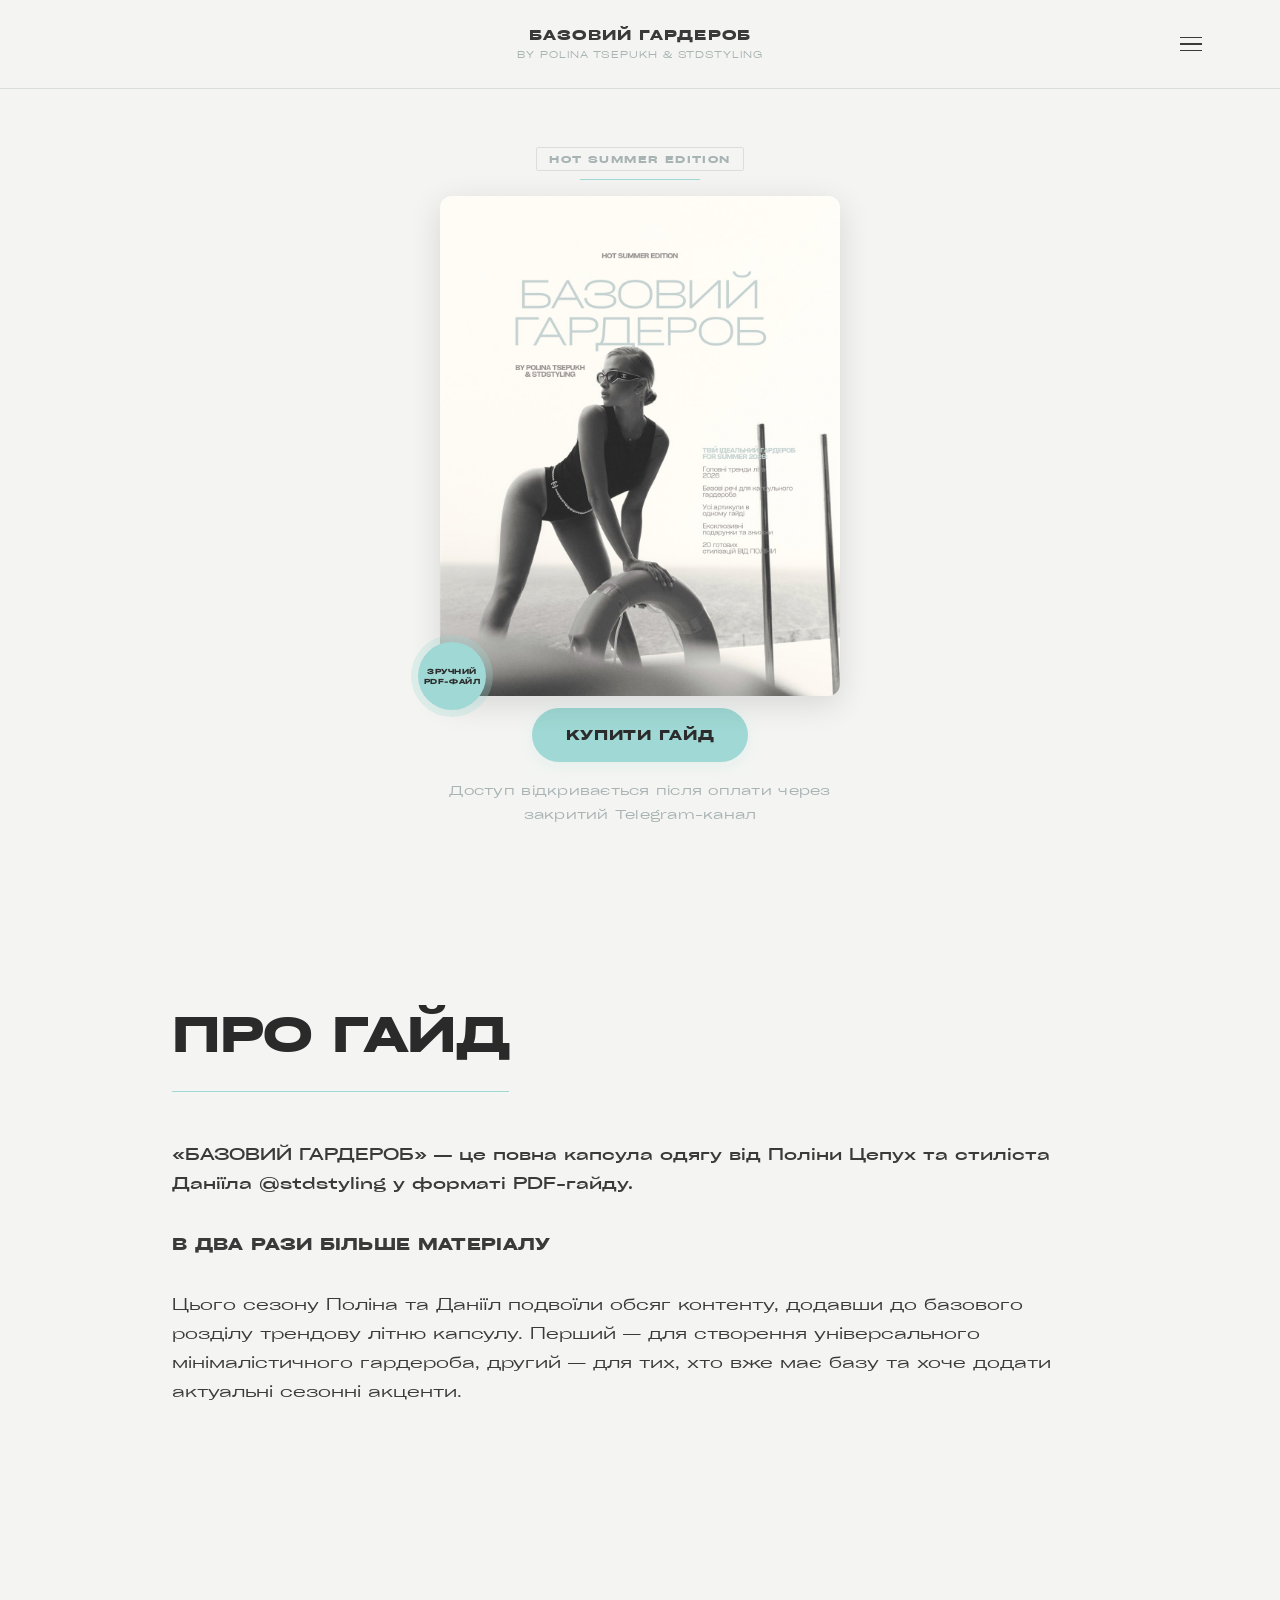
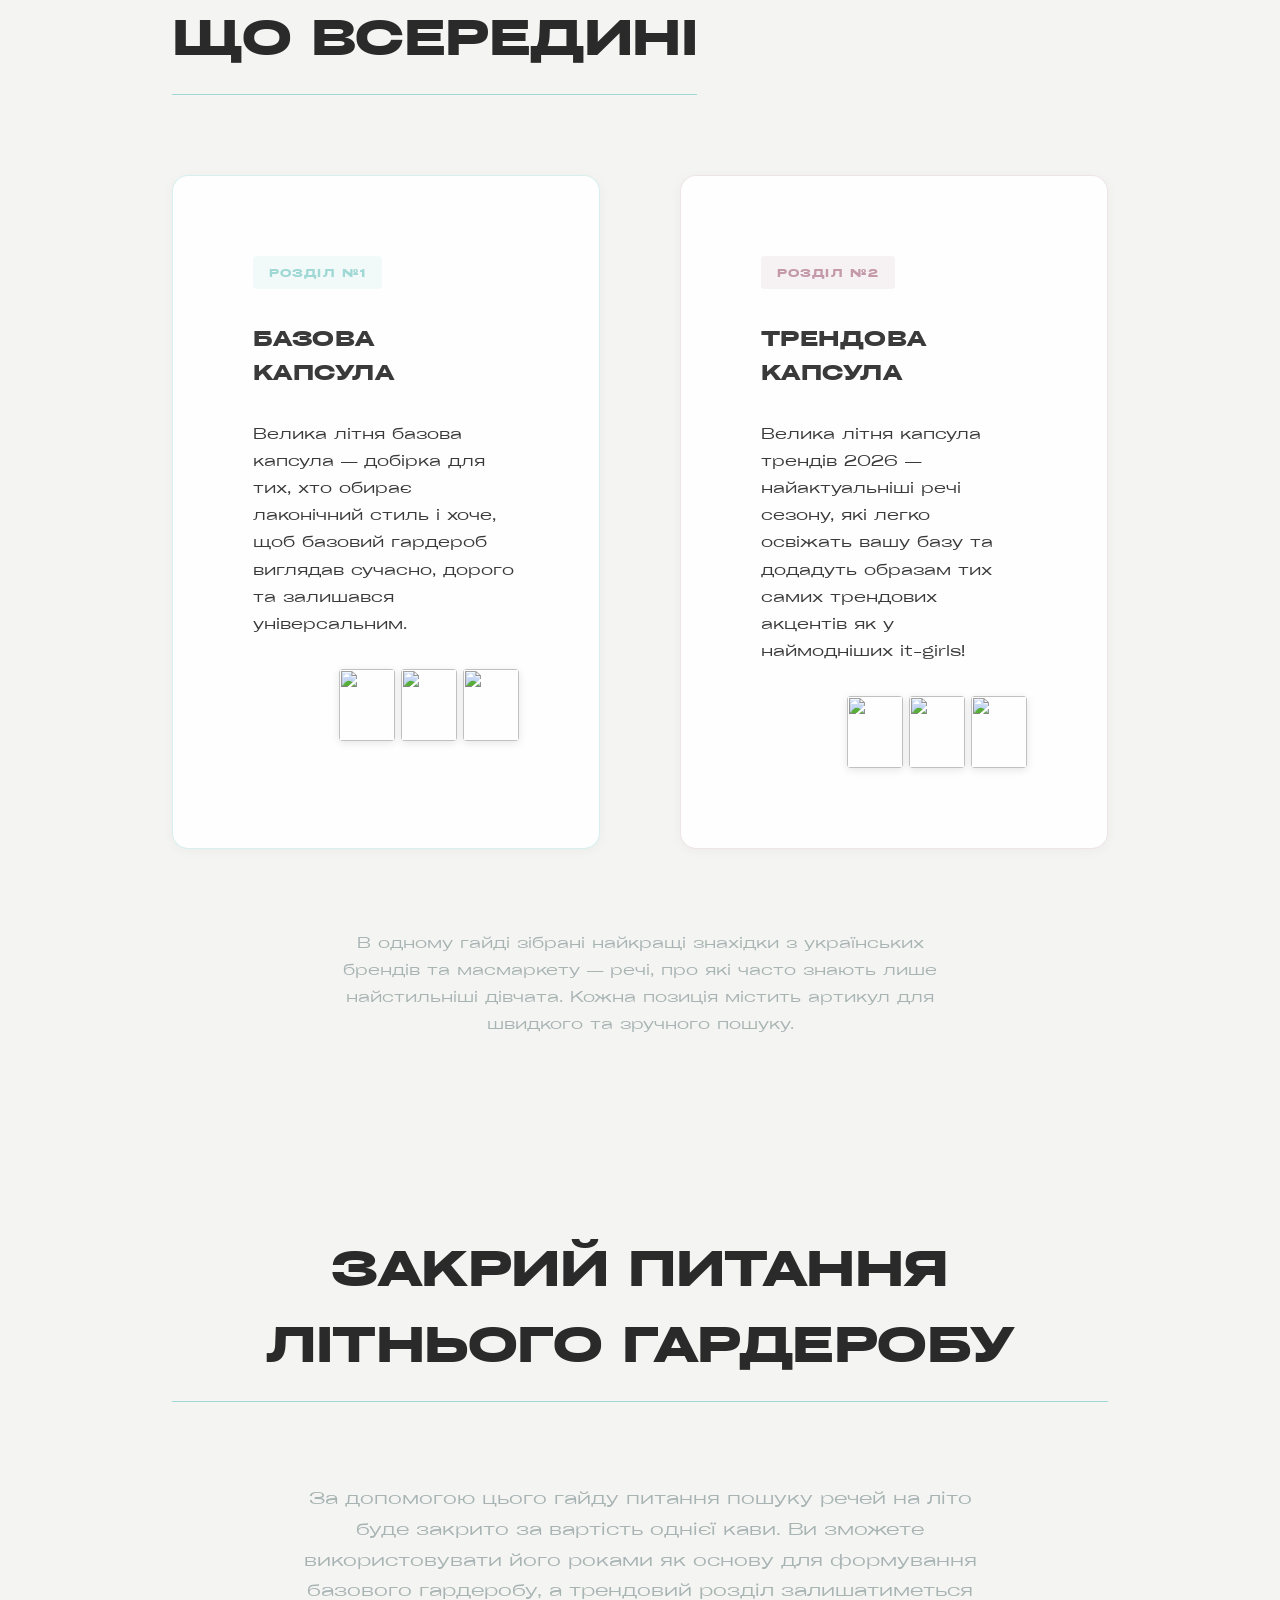
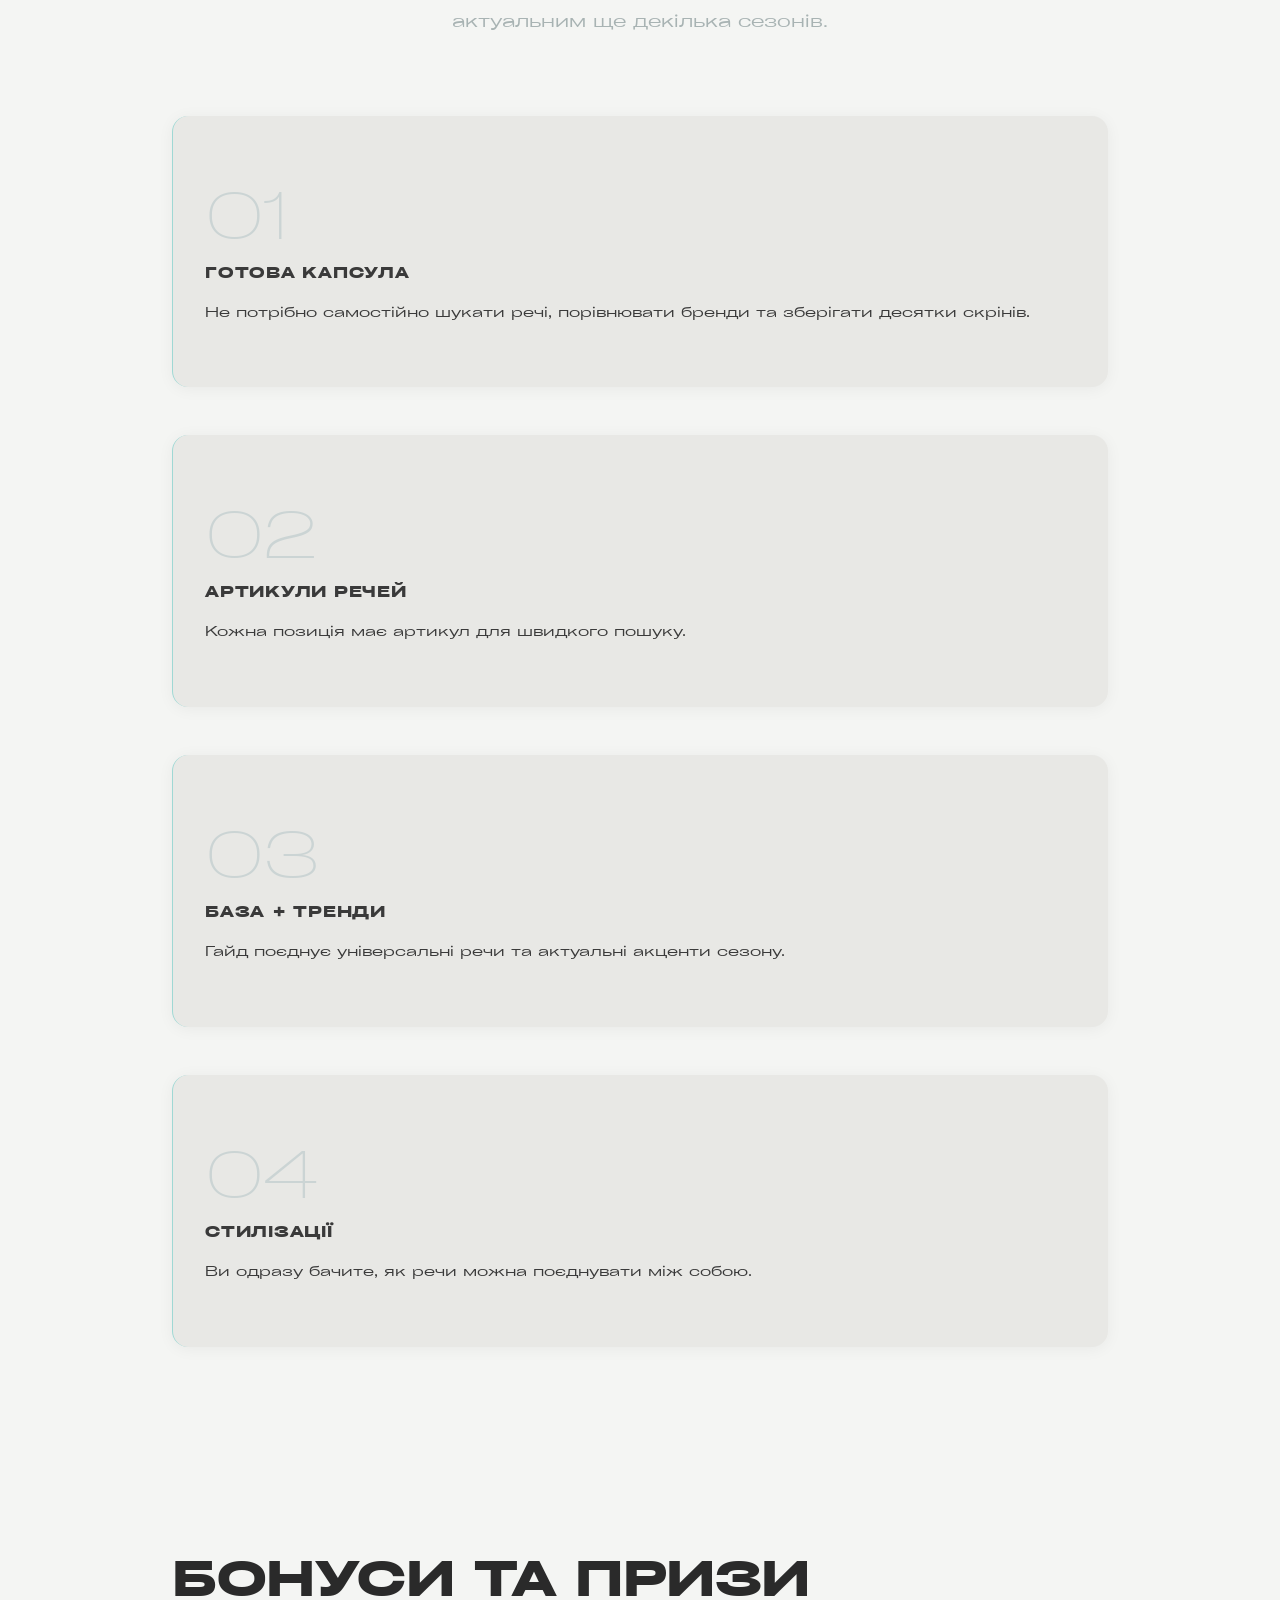
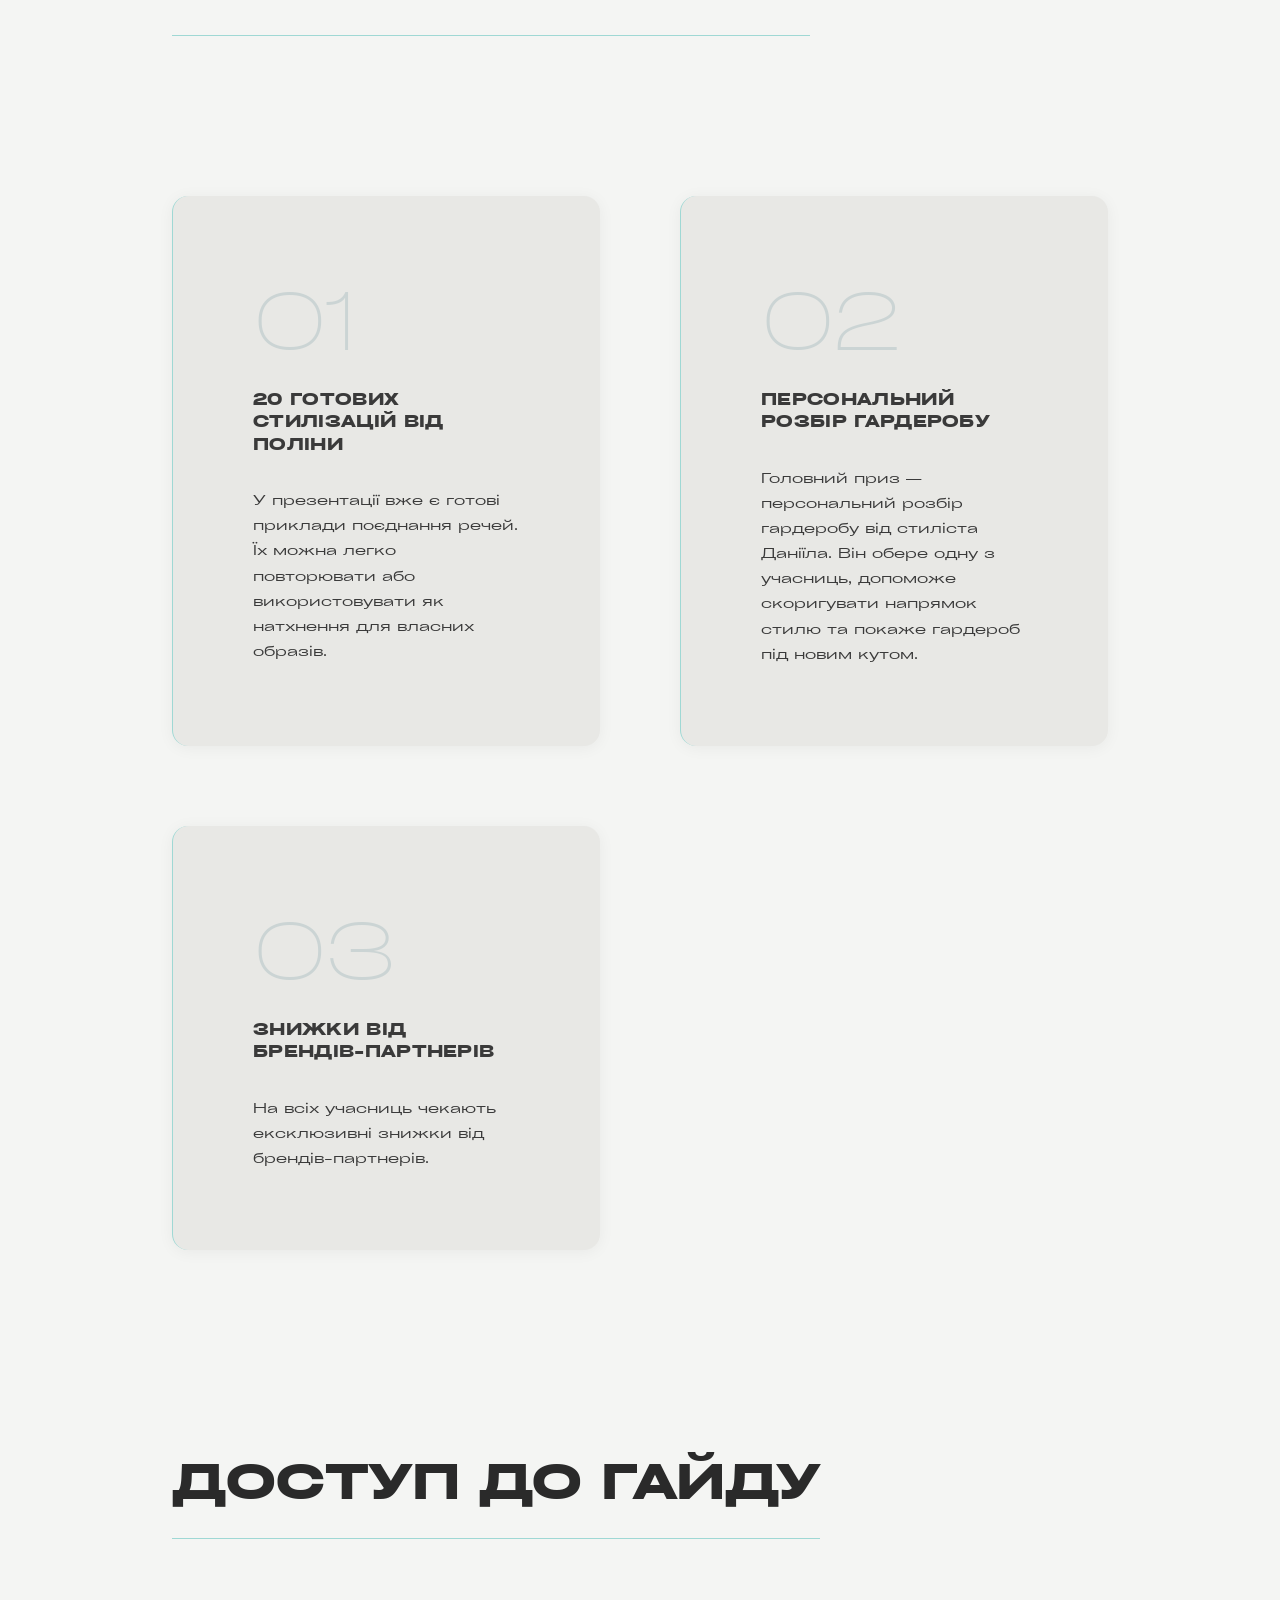
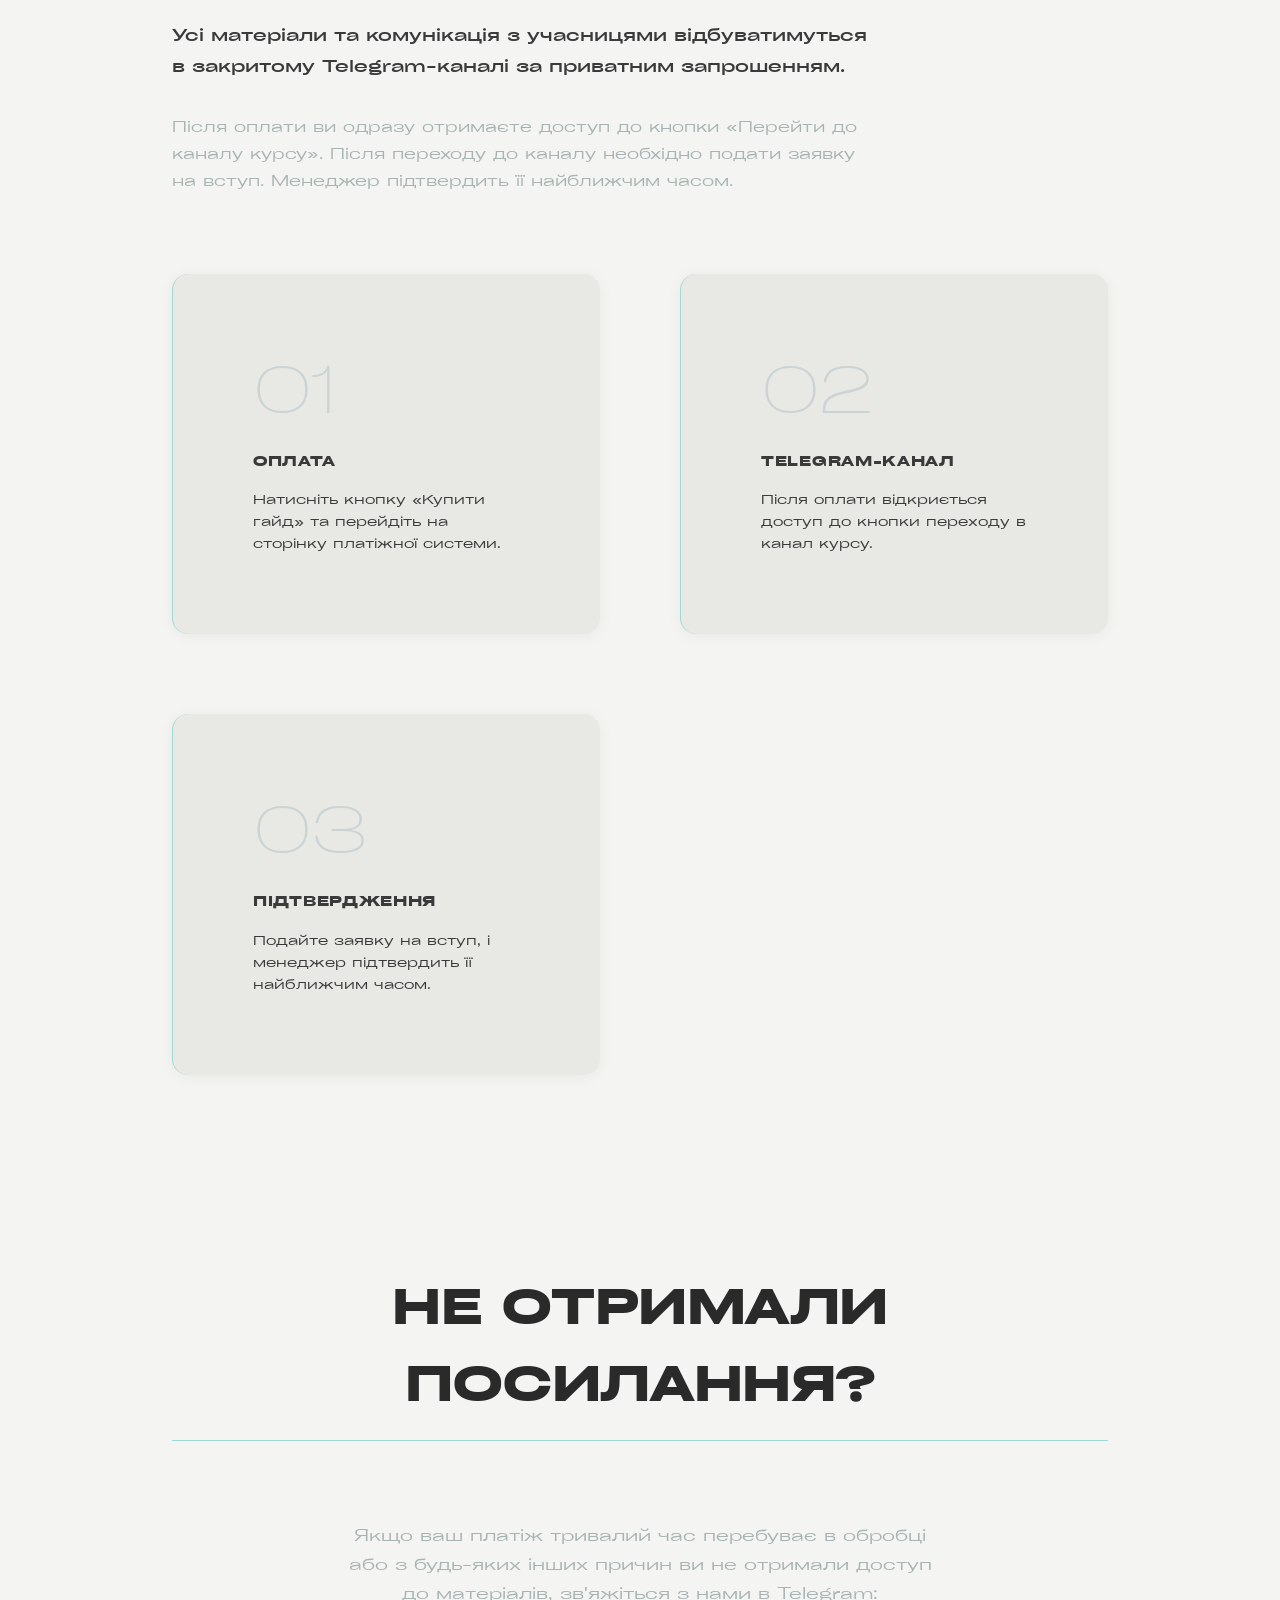
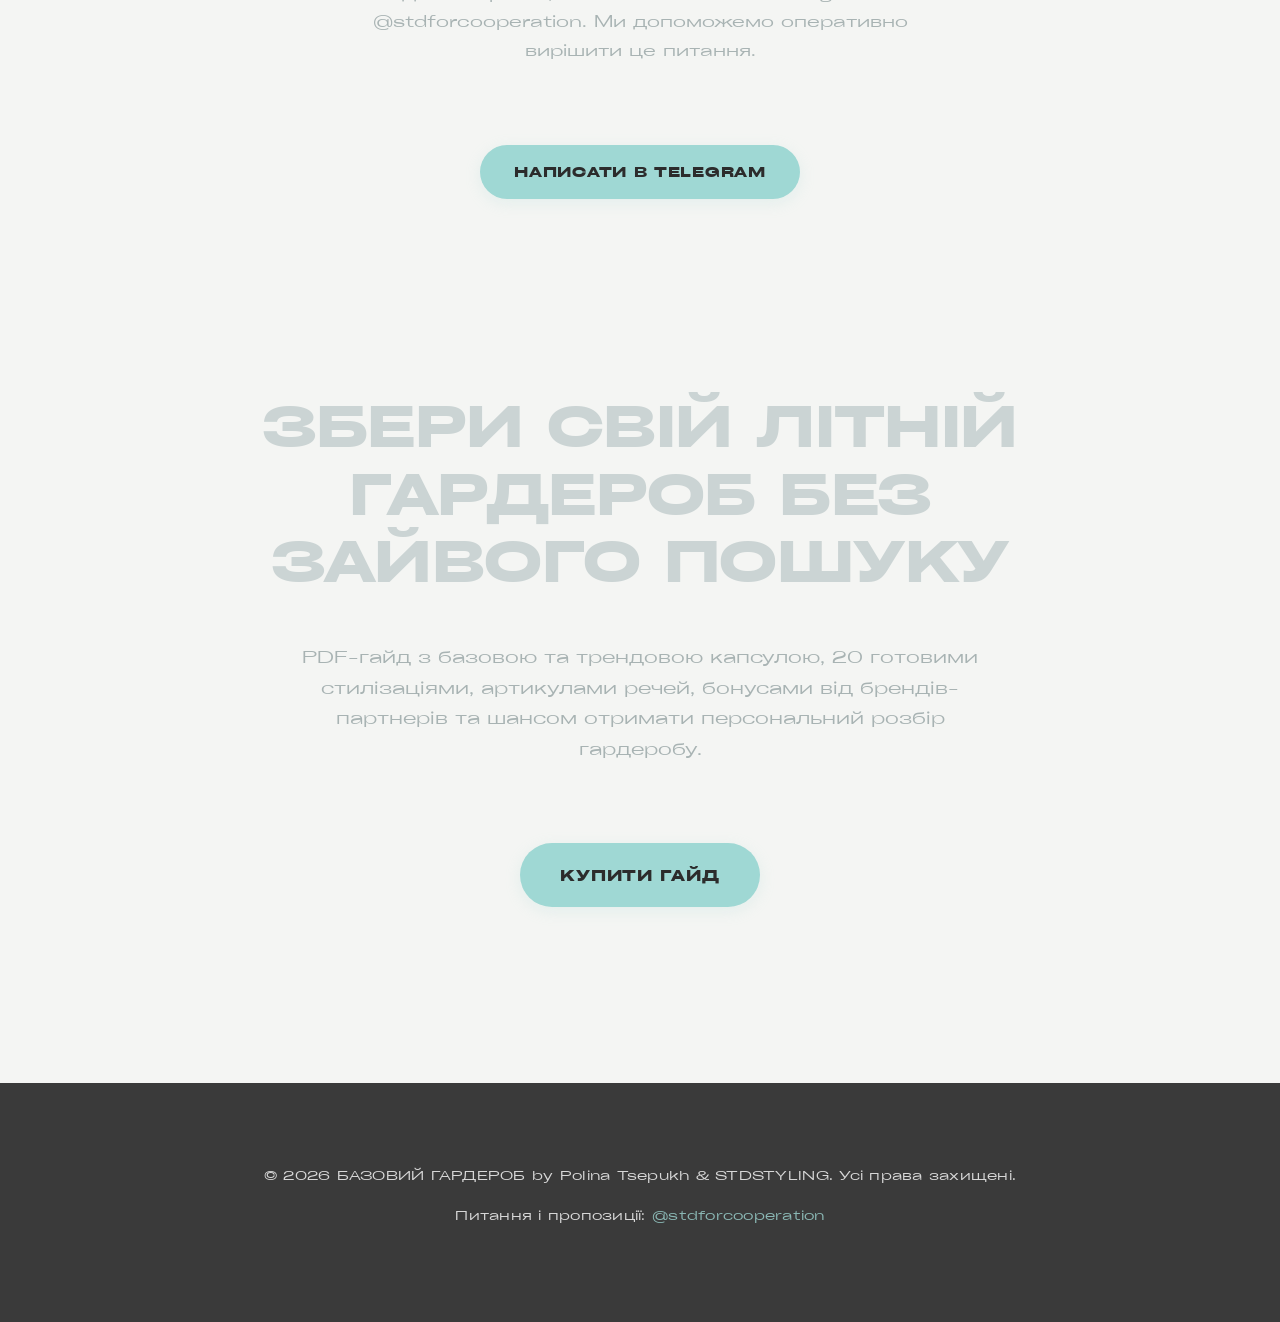
==== index.html @ c3b5e03a "Redesign Inside section cards with section badges and page thumbnails Update badge labels to РОЗДІЛ " ====
<!DOCTYPE html>
<html lang="uk">
<head>
    <meta charset="UTF-8">
    <meta name="viewport" content="width=device-width, initial-scale=1.0">
    <title>БАЗОВИЙ ГАРДЕРОБ by Polina Tsepukh & STDSTYLING | PDF-гайд літнього гардеробу</title>
    <meta name="description" content="Повна капсула одягу на літо 2026 від Поліни Цепух та Даніїла. Базова та трендова капсула, 20 готових стилізацій, артикули речей та ексклюзивні бонуси від брендів-партнерів.">
    <meta property="og:title" content="БАЗОВИЙ ГАРДЕРОБ by Polina Tsepukh & STDSTYLING">
    <meta property="og:description" content="PDF-гайд для літнього гардеробу: базова капсула + тренди + 20 стилізацій + бонуси">
    <meta property="og:type" content="website">
    <link rel="preload" href="images/EmptyName-10.webp" as="image">
    <link rel="stylesheet" href="styles.css">
</head>
<body>
    <!-- Header -->
    <header class="header">
        <div class="header-container">
            <div class="logo">
                <span class="logo-title">БАЗОВИЙ ГАРДЕРОБ</span>
                <span class="logo-sub">BY POLINA TSEPUKH & STDSTYLING</span>
            </div>
            <button class="hamburger" aria-label="Меню" aria-expanded="false">
                <span></span>
                <span></span>
                <span></span>
            </button>
        </div>
    </header>

    <!-- Nav overlay -->
    <div class="nav-overlay" id="nav-overlay"></div>
    <nav class="nav-menu" id="nav-menu">
        <button class="nav-close" id="nav-close" aria-label="Закрити меню">&#x2715;</button>
        <a href="#about">ПРО ГАЙД</a>
        <a href="#inside">ЩО ВСЕРЕДИНІ</a>
        <a href="#bonuses">БОНУСИ</a>
        <a href="#access">ДОСТУП</a>
        <a href="https://payment-link-here.com" class="cta-btn cta-btn-primary">КУПИТИ ГАЙД</a>
    </nav>

    <!-- Main Content -->
    <main>
        <!-- Hero Section -->
        <section class="hero">
            <div class="hero-photo-col" aria-hidden="true"></div>
            <div class="hero-content">
                <div class="hero-badge">HOT SUMMER EDITION</div>
                <div class="hero-divider" aria-hidden="true"></div>
                <div class="hero-cover-wrap">
                    <img src="images/cover.jpg" alt="БАЗОВИЙ ГАРДЕРОБ — PDF гайд" class="hero-cover-img">
                    <div class="hero-pdf-badge">ЗРУЧНИЙ<br>PDF-ФАЙЛ</div>
                </div>
                <div class="hero-cta">
                    <a href="https://payment-link-here.com" class="cta-btn cta-btn-primary">КУПИТИ ГАЙД</a>
                    <p class="hero-footer">Доступ відкривається після оплати через закритий Telegram-канал</p>
                </div>
            </div>
        </section>

        <!-- About Section -->
        <section id="about" class="section about-section">
            <div class="container">
                <div class="about-layout">
                    <h2 class="section-title about-title">ПРО ГАЙД</h2>
                    <div class="about-text">
                        <p>«БАЗОВИЙ ГАРДЕРОБ» — це повна капсула одягу від Поліни Цепух та стиліста Даніїла @stdstyling у форматі PDF-гайду.</p>
                        <p class="about-highlight">В ДВА РАЗИ БІЛЬШЕ МАТЕРІАЛУ</p>
                        <p>Цього сезону Поліна та Даніїл подвоїли обсяг контенту, додавши до базового розділу трендову літню капсулу. Перший — для створення універсального мінімалістичного гардероба, другий — для тих, хто вже має базу та хоче додати актуальні сезонні акценти.</p>
                    </div>
                </div>
            </div>
        </section>

        <!-- What's Inside Section -->
        <section id="inside" class="section inside-section">
            <div class="container">
                <h2 class="section-title">ЩО ВСЕРЕДИНІ</h2>
                <div class="cards-grid">
                    <div class="card card--tiffany">
                        <div class="card-badge card-badge--tiffany">РОЗДІЛ №1</div>
                        <h3 class="card-title">БАЗОВА КАПСУЛА</h3>
                        <p class="card-text">Велика літня базова капсула — добірка для тих, хто обирає лаконічний стиль і хоче, щоб базовий гардероб виглядав сучасно, дорого та залишався універсальним.</p>
                        <div class="card-pages">
                            <img src="images/page-basic-1.jpg" alt="" class="card-page-img">
                            <img src="images/page-basic-2.jpg" alt="" class="card-page-img">
                            <img src="images/page-basic-3.jpg" alt="" class="card-page-img">
                        </div>
                    </div>
                    <div class="card card--rose">
                        <div class="card-badge card-badge--rose">РОЗДІЛ №2</div>
                        <h3 class="card-title">ТРЕНДОВА КАПСУЛА</h3>
                        <p class="card-text">Велика літня капсула трендів 2026 — найактуальніші речі сезону, які легко освіжать вашу базу та додадуть образам тих самих трендових акцентів як у наймодніших it-girls!</p>
                        <div class="card-pages">
                            <img src="images/page-trend-1.jpg" alt="" class="card-page-img">
                            <img src="images/page-trend-2.jpg" alt="" class="card-page-img">
                            <img src="images/page-trend-3.jpg" alt="" class="card-page-img">
                        </div>
                    </div>
                </div>
                <p class="cards-footer">В одному гайді зібрані найкращі знахідки з українських брендів та масмаркету — речі, про які часто знають лише найстильніші дівчата. Кожна позиція містить артикул для швидкого та зручного пошуку.</p>
            </div>
        </section>

        <!-- Why Section -->
        <section class="section why-section">
            <div class="container">
                <h2 class="section-title">ЗАКРИЙ ПИТАННЯ ЛІТНЬОГО ГАРДЕРОБУ</h2>
                <p class="why-intro">За допомогою цього гайду питання пошуку речей на літо буде закрито за вартість однієї кави. Ви зможете використовувати його роками як основу для формування базового гардеробу, а трендовий розділ залишатиметься актуальним ще декілька сезонів.</p>
                
                <div class="benefits-grid">
                    <div class="benefit-item">
                        <span class="benefit-number">01</span>
                        <h4>ГОТОВА КАПСУЛА</h4>
                        <p>Не потрібно самостійно шукати речі, порівнювати бренди та зберігати десятки скрінів.</p>
                    </div>
                    <div class="benefit-item">
                        <span class="benefit-number">02</span>
                        <h4>АРТИКУЛИ РЕЧЕЙ</h4>
                        <p>Кожна позиція має артикул для швидкого пошуку.</p>
                    </div>
                    <div class="benefit-item">
                        <span class="benefit-number">03</span>
                        <h4>БАЗА + ТРЕНДИ</h4>
                        <p>Гайд поєднує універсальні речи та актуальні акценти сезону.</p>
                    </div>
                    <div class="benefit-item">
                        <span class="benefit-number">04</span>
                        <h4>СТИЛІЗАЦІЇ</h4>
                        <p>Ви одразу бачите, як речи можна поєднувати між собою.</p>
                    </div>
                </div>
            </div>
        </section>

        <!-- Bonuses Section -->
        <section id="bonuses" class="section bonuses-section">
            <div class="container">
                <h2 class="section-title">БОНУСИ ТА ПРИЗИ</h2>
                <div class="bonuses-grid">
                    <div class="bonus-item">
                        <span class="bonus-number">01</span>
                        <h3>20 ГОТОВИХ СТИЛІЗАЦІЙ ВІД ПОЛІНИ</h3>
                        <p>У презентації вже є готові приклади поєднання речей. Їх можна легко повторювати або використовувати як натхнення для власних образів.</p>
                    </div>
                    <div class="bonus-item">
                        <span class="bonus-number">02</span>
                        <h3>ПЕРСОНАЛЬНИЙ РОЗБІР ГАРДЕРОБУ</h3>
                        <p>Головний приз — персональний розбір гардеробу від стиліста Даніїла. Він обере одну з учасниць, допоможе скоригувати напрямок стилю та покаже гардероб під новим кутом.</p>
                    </div>
                    <div class="bonus-item">
                        <span class="bonus-number">03</span>
                        <h3>ЗНИЖКИ ВІД БРЕНДІВ-ПАРТНЕРІВ</h3>
                        <p>На всіх учасниць чекають ексклюзивні знижки від брендів-партнерів.</p>
                    </div>
                </div>
            </div>
        </section>

        <!-- Access Section -->
        <section id="access" class="section access-section">
            <div class="container">
                <h2 class="section-title">ДОСТУП ДО ГАЙДУ</h2>
                <p class="access-intro">Усі матеріали та комунікація з учасницями відбуватимуться в закритому Telegram-каналі за приватним запрошенням.</p>
                <p class="access-note">Після оплати ви одразу отримаєте доступ до кнопки «Перейти до каналу курсу». Після переходу до каналу необхідно подати заявку на вступ. Менеджер підтвердить її найближчим часом.</p>
                
                <div class="steps-grid">
                    <div class="step">
                        <span class="step-number">01</span>
                        <h4>ОПЛАТА</h4>
                        <p>Натисніть кнопку «Купити гайд» та перейдіть на сторінку платіжної системи.</p>
                    </div>
                    <div class="step">
                        <span class="step-number">02</span>
                        <h4>TELEGRAM-КАНАЛ</h4>
                        <p>Після оплати відкриється доступ до кнопки переходу в канал курсу.</p>
                    </div>
                    <div class="step">
                        <span class="step-number">03</span>
                        <h4>ПІДТВЕРДЖЕННЯ</h4>
                        <p>Подайте заявку на вступ, і менеджер підтвердить її найближчим часом.</p>
                    </div>
                </div>
            </div>
        </section>

        <!-- Support Section -->
        <section class="section support-section">
            <div class="container">
                <h2 class="section-title">НЕ ОТРИМАЛИ ПОСИЛАННЯ?</h2>
                <p class="support-text">Якщо ваш платіж тривалий час перебуває в обробці або з будь-яких інших причин ви не отримали доступ до матеріалів, зв'яжіться з нами в Telegram: @stdforcooperation. Ми допоможемо оперативно вирішити це питання.</p>
                <a href="https://t.me/stdforcooperation" class="cta-btn cta-btn-primary">НАПИСАТИ В TELEGRAM</a>
            </div>
        </section>

        <!-- Final CTA Section -->
        <section class="section final-section">
            <div class="container">
                <h2 class="final-title">ЗБЕРИ СВІЙ ЛІТНІЙ ГАРДЕРОБ БЕЗ ЗАЙВОГО ПОШУКУ</h2>
                <p class="final-subtitle">PDF-гайд з базовою та трендовою капсулою, 20 готовими стилізаціями, артикулами речей, бонусами від брендів-партнерів та шансом отримати персональний розбір гардеробу.</p>
                <a href="https://payment-link-here.com" class="cta-btn cta-btn-primary cta-btn-large">КУПИТИ ГАЙД</a>
            </div>
        </section>
    </main>

    <!-- Footer -->
    <footer class="footer">
        <div class="footer-content">
            <p>&copy; 2026 БАЗОВИЙ ГАРДЕРОБ by Polina Tsepukh & STDSTYLING. Усі права захищені.</p>
            <p class="footer-contact">Питання і пропозиції: <a href="https://t.me/stdforcooperation">@stdforcooperation</a></p>
        </div>
    </footer>

    <script src="script.js"></script>
</body>
</html>
---- styles.css ----
/* ==========================================
   БАЗОВИЙ ГАРДЕРОБ - Fashion Editorial Landing Page
   /polish: Design Language & Premium Motion
   ========================================== */

@font-face {
    font-family: 'Cy Grotesk Grand';
    src: url('fonts/CyGroteskGrand-Thin.woff2') format('woff2');
    font-weight: 100;
    font-style: normal;
    font-display: swap;
}
@font-face {
    font-family: 'Cy Grotesk Grand';
    src: url('fonts/CyGroteskGrand-Light.woff2') format('woff2');
    font-weight: 300;
    font-style: normal;
    font-display: swap;
}
@font-face {
    font-family: 'Cy Grotesk Grand';
    src: url('fonts/CyGroteskGrand-Regular.woff2') format('woff2');
    font-weight: 400;
    font-style: normal;
    font-display: swap;
}
@font-face {
    font-family: 'Cy Grotesk Grand';
    src: url('fonts/CyGroteskGrand-Medium.woff2') format('woff2');
    font-weight: 500;
    font-style: normal;
    font-display: swap;
}
@font-face {
    font-family: 'Cy Grotesk Grand';
    src: url('fonts/CyGroteskGrand-Bold.woff2') format('woff2');
    font-weight: 700;
    font-style: normal;
    font-display: swap;
}
@font-face {
    font-family: 'Cy Grotesk Grand';
    src: url('fonts/CyGroteskGrand-Dark.woff2') format('woff2');
    font-weight: 900;
    font-style: normal;
    font-display: swap;
}

/* Root Variables - Soft Luxury Palette */
:root {
    --bg-main: #F4F5F3;
    --text-primary: #3A3A3A;
    --text-secondary: #A8B3B3;
    --text-light: #CBD4D4;
    --tiffany: #9FD8D4;
    --tiffany-hover: #8ACDCA;
    --white: #FFFFFF;
    --border: #DADFDA;
    --text-dark: #2C2C2C;

    /* Typography */
    --font-main: 'Cy Grotesk Grand', -apple-system, BlinkMacSystemFont, 'Segoe UI', sans-serif;
    --letter-spacing: 0.05em;
    
    /* Spacing */
    --space-xs: 0.5rem;
    --space-sm: 1rem;
    --space-md: 2rem;
    --space-lg: 3rem;
    --space-xl: 4rem;
    --space-2xl: 5rem;
    --space-3xl: 6rem;
    
    /* Motion - Taste-Skill & Emil Design */
    --transition-normal: 0.3s cubic-bezier(0.25, 0.46, 0.45, 0.94);
    --transition-smooth: 0.4s cubic-bezier(0.34, 1.56, 0.64, 1);
    --transition-ease-out: 0.3s ease-out;
}

/* Reset & Base Styles */
* {
    margin: 0;
    padding: 0;
    box-sizing: border-box;
}

html {
    scroll-behavior: smooth;
}

body {
    font-family: var(--font-main);
    background-color: var(--bg-main);
    color: var(--text-primary);
    line-height: 1.6;
    font-size: 16px;
    -webkit-font-smoothing: antialiased;
    -moz-osx-font-smoothing: grayscale;
}

/* Typography */
h1, h2, h3, h4, h5, h6 {
    font-weight: 600;
    letter-spacing: var(--letter-spacing);
}

p {
    line-height: 1.8;
}

a {
    text-decoration: none;
    color: inherit;
    transition: color var(--transition-normal);
}

/* Container */
.container {
    max-width: 1000px;
    margin: 0 auto;
    padding: 0 var(--space-md);
}

/* ==========================================
   HEADER & NAVIGATION
   ========================================== */

.header {
    position: sticky;
    top: 0;
    z-index: 1002;
    background: rgba(244, 245, 243, 0.95);
    backdrop-filter: blur(8px);
    border-bottom: 1px solid var(--border);
    padding: var(--space-sm) 0;
}

.header-container {
    max-width: 1200px;
    margin: 0 auto;
    padding: 0 var(--space-md);
    display: flex;
    justify-content: center;
    align-items: center;
    position: relative;
    min-height: 56px;
}

.logo {
    display: flex;
    flex-direction: column;
    align-items: center;
    gap: 8px;
    text-align: center;
}

.logo-title {
    font-size: 0.875rem;
    font-weight: 600;
    letter-spacing: 0.08em;
    color: var(--text-primary);
    text-transform: uppercase;
    line-height: 1;
}

.logo-sub {
    font-size: 0.563rem;
    font-weight: 400;
    letter-spacing: 0.1em;
    color: var(--text-secondary);
    text-transform: uppercase;
    line-height: 1;
}

/* Hamburger button */
.hamburger {
    position: absolute;
    right: var(--space-md);
    background: none;
    border: none;
    cursor: pointer;
    padding: 6px;
    display: flex;
    flex-direction: column;
    gap: 5px;
    z-index: 1001;
}

.hamburger span {
    display: block;
    width: 22px;
    height: 1.5px;
    background: var(--text-primary);
    transition: transform 0.3s cubic-bezier(0.25, 0.46, 0.45, 0.94),
                opacity 0.3s ease;
    transform-origin: center;
}

.hamburger.active span:nth-child(1) {
    transform: translateY(6.5px) rotate(45deg);
}
.hamburger.active span:nth-child(2) {
    opacity: 0;
    transform: scaleX(0);
}
.hamburger.active span:nth-child(3) {
    transform: translateY(-6.5px) rotate(-45deg);
}

/* Nav slide panel */
.nav-menu {
    position: fixed;
    top: 0;
    right: -360px;
    width: 320px;
    height: 100vh;
    background: rgba(244, 245, 243, 0.98);
    backdrop-filter: blur(16px);
    -webkit-backdrop-filter: blur(16px);
    border-left: 1px solid var(--border);
    display: flex;
    flex-direction: column;
    align-items: flex-start;
    padding: 7.5rem var(--space-lg) var(--space-lg);
    gap: var(--space-lg);
    z-index: 1000;
    transition: right 0.4s cubic-bezier(0.25, 0.46, 0.45, 0.94);
}

.nav-menu.open {
    right: 0;
}

.nav-menu a {
    font-size: 0.875rem;
    font-weight: 600;
    letter-spacing: var(--letter-spacing);
    text-transform: uppercase;
    color: var(--text-primary);
    transition: color var(--transition-normal);
}

.nav-menu a:hover {
    color: var(--text-primary);
}

.nav-menu .cta-btn {
    margin-top: var(--space-md);
    width: 100%;
    text-align: center;
}

.nav-close {
    position: absolute;
    top: var(--space-md);
    right: var(--space-md);
    width: 40px;
    height: 40px;
    background: none;
    border: none;
    cursor: pointer;
    display: flex;
    align-items: center;
    justify-content: center;
    font-size: 1.4rem;
    color: var(--text-primary);
    padding: 0;
    line-height: 1;
    transition: opacity var(--transition-fast);
}

.nav-close:hover {
    opacity: 0.6;
}

/* Nav overlay */
.nav-overlay {
    display: none;
    position: fixed;
    inset: 0;
    background: rgba(58, 58, 58, 0.25);
    backdrop-filter: blur(2px);
    z-index: 999;
}

.nav-overlay.open {
    display: block;
}

.cta-btn-small {
    background: var(--tiffany);
    color: var(--text-dark) !important;
    padding: 0.625rem 1rem;
    border-radius: 999px;
    font-size: 0.75rem;
    font-weight: 600;
    letter-spacing: var(--letter-spacing);
    text-transform: uppercase;
    transition: background var(--transition-normal), box-shadow var(--transition-normal);
}

.cta-btn-small:hover {
    background: var(--tiffany-hover);
    box-shadow: 0 4px 12px rgba(159, 216, 212, 0.2);
}

/* ==========================================
   HERO SECTION - Editorial Fashion Cover
   ========================================== */

/* Mobile: model as full-bleed background */
.hero {
    position: relative;
    overflow: hidden;
    background: var(--bg-main);
}

.hero-photo-col {
    display: none;
}

.hero-content {
    position: relative;
    z-index: 1;
    display: flex;
    flex-direction: column;
    align-items: center;
    justify-content: center;
    text-align: center;
    min-height: calc(100svh - 90px);
    padding: 2vh 2rem 3rem;
    max-width: 520px;
    margin: 0 auto;
    animation: fadeInUp 0.8s ease-out both;
}

.hero-badge {
    display: inline-block;
    font-size: 0.625rem;
    font-weight: 700;
    letter-spacing: 0.14em;
    text-transform: uppercase;
    color: var(--text-secondary);
    margin-bottom: var(--space-md);
    padding: 3px 12px;
    border: 0.5px solid var(--border);
    border-radius: 2px;
}

.hero-title {
    font-size: clamp(2.2rem, 9vw, 4rem);
    font-weight: 700;
    letter-spacing: -0.01em;
    line-height: 0.9;
    color: #2A2A2A;
    margin-bottom: var(--space-md);
    text-transform: uppercase;
    text-shadow: none;
    padding-bottom: 0.35em;
    border-bottom: 1px solid var(--tiffany);
}

.hero-divider {
    width: 120px;
    height: 1px;
    background: var(--tiffany);
    margin: 0.5rem auto var(--space-md);
}

.title-word {
    display: block;
}

.hero-mid {
    display: block;
    margin-bottom: var(--space-md);
}

.hero-left {
    margin-bottom: var(--space-sm);
}

.hero-subtitle {
    font-size: 0.875rem;
    font-weight: 700;
    letter-spacing: 0.1em;
    text-transform: uppercase;
    color: #ffffff;
    line-height: 1.5;
    text-shadow: 0 1px 8px rgba(0,0,0,0.5);
}

.hero-description {
    font-size: 0.625rem;
    font-weight: 700;
    letter-spacing: 0.12em;
    text-transform: uppercase;
    color: var(--tiffany);
    margin-bottom: var(--space-sm);
}

.hero-features {
    list-style: none;
    padding: 0;
    margin-bottom: 0;
}

.hero-features li {
    font-size: 0.75rem;
    color: #ffffff;
    margin-bottom: 0.375rem;
    line-height: 1.5;
    text-shadow: 0 1px 8px rgba(0,0,0,0.5);
}

.hero-features li::before {
    display: none;
}

.hero-cover-wrap {
    position: relative;
    display: inline-block;
    margin: var(--space-sm) 0 var(--space-lg);
}

.hero-cover-img {
    width: clamp(280px, 82vw, 360px);
    border-radius: 12px;
    display: block;
    box-shadow: 0 8px 32px rgba(0,0,0,0.12);
}

.hero-pdf-badge {
    position: absolute;
    bottom: -20px;
    left: -30px;
    width: 92px;
    height: 92px;
    border-radius: 50%;
    background: var(--tiffany);
    box-shadow: 0 0 0 7px rgba(159, 216, 212, 0.28);
    color: var(--text-dark);
    font-size: 0.625rem;
    font-weight: 700;
    letter-spacing: 0.06em;
    text-transform: uppercase;
    display: flex;
    align-items: center;
    justify-content: center;
    text-align: center;
    line-height: 1.4;
}

.hero-cta {
    margin-top: 0;
    padding-top: 0;
    text-align: center;
    width: 100%;
}

.hero-cta .hero-footer {
    color: var(--text-secondary);
    text-shadow: none;
    margin-top: var(--space-sm);
    font-size: 0.813rem;
}

/* Tablet: wider cover */
@media (min-width: 600px) and (max-width: 1023px) {
    .hero-content {
        padding: 2vh 3rem 3rem;
        max-width: 560px;
    }
    .hero-cover-img {
        width: clamp(300px, 50vw, 420px);
    }
}

/* Desktop: compact to fit one screen height */
@media (min-width: 1024px) {
    .hero-content {
        padding: 0 4rem 1rem;
        max-width: 600px;
    }
    .hero-badge {
        margin-bottom: 0.25rem;
    }
    .hero-divider {
        margin: 0.25rem auto 0.75rem;
    }
    .hero-cover-wrap {
        margin: 0.25rem 0 0.75rem;
    }
    .hero-cover-img {
        width: 400px;
    }
    .hero-pdf-badge {
        width: 68px;
        height: 68px;
        font-size: 0.45rem;
        bottom: -14px;
        left: -22px;
    }
}


.cta-btn {
    display: inline-block;
    padding: 1rem 2.125rem;
    border-radius: 999px;
    font-size: 0.875rem;
    font-weight: 600;
    letter-spacing: var(--letter-spacing);
    text-transform: uppercase;
    transition: all var(--transition-smooth);
    border: none;
    cursor: pointer;
    text-decoration: none;
}

.cta-btn-primary {
    background: var(--tiffany);
    color: var(--text-dark);
    box-shadow: 0 4px 16px rgba(159, 216, 212, 0.2);
}

.cta-btn-primary:hover {
    background: var(--tiffany-hover);
    transform: translateY(-2px);
    box-shadow: 0 8px 24px rgba(159, 216, 212, 0.3);
}

.cta-btn-secondary {
    background: transparent;
    color: var(--tiffany);
    border: 1px solid var(--tiffany);
}

.cta-btn-secondary:hover {
    background: var(--tiffany);
    color: var(--text-dark);
}

.cta-btn-large {
    padding: 1.25rem 2.5rem;
    font-size: 0.938rem;
}

.hero-footer {
    margin-top: var(--space-md);
    font-size: 0.813rem;
    color: var(--text-secondary);
    letter-spacing: 0.02em;
}

/* ==========================================
   SECTIONS
   ========================================== */

.section {
    padding: var(--space-3xl) var(--space-md);
    background: var(--bg-main);
}

.section:nth-child(even) {
    background: #FAFAF8;
}

.section-title {
    font-size: clamp(2rem, 5vw, 3rem);
    font-weight: 700;
    letter-spacing: -0.01em;
    text-transform: uppercase;
    color: #2A2A2A;
    margin-bottom: var(--space-2xl);
    text-align: center;
    padding-bottom: 0.4em;
    border-bottom: 1px solid var(--tiffany);
    display: inline-block;
}

/* ==========================================
   ABOUT SECTION
   ========================================== */

.about-section {
    padding: var(--space-3xl) var(--space-md);
}

.section-content {
    max-width: 1000px;
    margin: 0 auto;
}

.about-layout {
    animation: fadeInUp 0.8s ease-out 0.2s both;
}

.about-title {
    text-align: center;
    margin-bottom: var(--space-lg);
}

.about-text p {
    color: var(--text-primary);
    margin-bottom: var(--space-md);
    font-size: 1rem;
    line-height: 1.8;
}

.about-text p:last-child {
    margin-bottom: 0;
}

.about-text p:first-child {
    font-weight: 500;
}

.about-highlight {
    font-weight: 700;
    text-transform: uppercase;
    letter-spacing: 0.02em;
    color: var(--text-dark);
    font-size: 1rem;
    line-height: 1.4;
}

/* ==========================================
   CARDS SECTION
   ========================================== */

.inside-section {
    padding: var(--space-3xl) var(--space-md);
}

.cards-grid {
    display: grid;
    grid-template-columns: repeat(auto-fit, minmax(320px, 1fr));
    gap: var(--space-2xl);
    margin-bottom: var(--space-2xl);
}

.card {
    background: rgba(255, 255, 255, 0.85);
    border: 1px solid var(--border);
    padding: var(--space-2xl);
    border-radius: 16px;
    box-shadow: 0 2px 12px rgba(0,0,0,0.04);
    transition: all var(--transition-smooth);
    animation: fadeInUp 0.8s ease-out 0.3s both;
    position: relative;
}

.card:hover {
    transform: translateY(-4px);
    box-shadow: 0 8px 24px rgba(0, 0, 0, 0.08);
}

.card-badge {
    display: inline-block;
    font-size: 0.688rem;
    font-weight: 600;
    letter-spacing: 0.1em;
    text-transform: uppercase;
    color: var(--tiffany);
    margin-bottom: var(--space-md);
    padding: var(--space-xs) var(--space-sm);
    background: rgba(159, 216, 212, 0.1);
    border-radius: 4px;
}

.card-title {
    font-size: 1.313rem;
    font-weight: 600;
    letter-spacing: 0.02em;
    text-transform: uppercase;
    color: var(--text-primary);
    margin-bottom: var(--space-md);
}

.card-text {
    font-size: 0.938rem;
    color: var(--text-primary);
    line-height: 1.8;
}

/* Card color variants */
.card-badge--tiffany {
    color: var(--tiffany);
    background: rgba(159, 216, 212, 0.12);
}

.card-badge--rose {
    color: #C49AAA;
    background: rgba(214, 188, 198, 0.2);
}

.card--tiffany {
    border-color: rgba(159, 216, 212, 0.4);
}

.card--rose {
    border-color: rgba(214, 188, 198, 0.4);
}

/* Guide page thumbnails inside card */
.card-pages {
    display: flex;
    gap: 6px;
    margin-top: var(--space-md);
    justify-content: flex-end;
}

.card-page-img {
    width: 56px;
    height: 72px;
    object-fit: cover;
    border-radius: 4px;
    box-shadow: 0 2px 8px rgba(0,0,0,0.1);
}

.cards-footer {
    text-align: center;
    font-size: 0.938rem;
    color: var(--text-secondary);
    max-width: 600px;
    margin: var(--space-lg) auto 0;
    line-height: 1.8;
}

/* ==========================================
   WHY SECTION
   ========================================== */

.why-section {
    padding: var(--space-3xl) var(--space-md);
}

.why-intro {
    text-align: center;
    font-size: 1.063rem;
    color: var(--text-secondary);
    max-width: 700px;
    margin: 0 auto var(--space-2xl);
    line-height: 1.8;
}

.benefits-grid {
    display: grid;
    grid-template-columns: 1fr;
    gap: var(--space-lg);
    margin-top: var(--space-2xl);
}

.benefit-item {
    text-align: left;
    padding: var(--space-xl) var(--space-md);
    animation: fadeInUp 0.8s ease-out 0.4s both;
    background: #E8E8E5;
    border-radius: 16px;
    border-left: 1px solid var(--tiffany);
    box-shadow: 0 2px 16px rgba(0,0,0,0.05);
}

.benefit-number {
    display: block;
    font-size: clamp(2.5rem, 6vw, 4rem);
    font-weight: 100;
    color: var(--text-light);
    margin-bottom: var(--space-sm);
    letter-spacing: -0.02em;
    line-height: 1;
}

.benefit-item h4 {
    font-size: 0.938rem;
    font-weight: 600;
    letter-spacing: 0.05em;
    text-transform: uppercase;
    color: var(--text-primary);
    margin-bottom: var(--space-sm);
}

.benefit-item p {
    font-size: 0.875rem;
    color: var(--text-primary);
    line-height: 1.7;
}

/* ==========================================
   BONUSES SECTION
   ========================================== */

.bonuses-section {
    padding: var(--space-3xl) var(--space-md);
}

.bonuses-grid {
    display: grid;
    grid-template-columns: repeat(auto-fit, minmax(300px, 1fr));
    gap: var(--space-2xl);
    margin-top: var(--space-2xl);
}

.bonus-item {
    padding: var(--space-2xl);
    border-left: 1px solid var(--tiffany);
    animation: fadeInUp 0.8s ease-out 0.5s both;
    transition: box-shadow var(--transition-normal);
    background: #E8E8E5;
    border-radius: 16px;
    box-shadow: 0 2px 16px rgba(0,0,0,0.05);
}

.bonus-item:hover {
    transform: translateX(4px);
}

.bonus-number {
    display: block;
    font-size: clamp(3rem, 7vw, 5rem);
    font-weight: 100;
    color: var(--text-light);
    margin-bottom: var(--space-md);
    letter-spacing: -0.02em;
    line-height: 1;
}

.bonus-item h3 {
    font-size: 1rem;
    font-weight: 600;
    letter-spacing: 0.02em;
    text-transform: uppercase;
    color: var(--text-primary);
    margin-bottom: var(--space-md);
    line-height: 1.4;
}

.bonus-item p {
    font-size: 0.875rem;
    color: var(--text-primary);
    line-height: 1.8;
}

/* ==========================================
   ACCESS & STEPS SECTION
   ========================================== */

.access-section {
    padding: var(--space-3xl) var(--space-md);
}

.access-intro {
    text-align: left;
    font-size: 1.063rem;
    color: var(--text-primary);
    max-width: 700px;
    margin: 0 0 var(--space-md);
    line-height: 1.8;
    font-weight: 500;
}

.access-note {
    text-align: left;
    font-size: 0.938rem;
    color: var(--text-secondary);
    max-width: 700px;
    margin: 0 0 var(--space-2xl);
    line-height: 1.8;
}

.steps-grid {
    display: grid;
    grid-template-columns: repeat(auto-fit, minmax(280px, 1fr));
    gap: var(--space-2xl);
    margin-top: var(--space-2xl);
}

.step {
    background: #E8E8E5;
    padding: var(--space-2xl);
    border-radius: 16px;
    border-left: 1px solid var(--tiffany);
    text-align: left;
    animation: fadeInUp 0.8s ease-out 0.6s both;
    transition: box-shadow var(--transition-normal);
    box-shadow: 0 2px 16px rgba(0,0,0,0.05);
}

.step:hover {
    box-shadow: 0 8px 24px rgba(0, 0, 0, 0.12);
}

.step-number {
    display: block;
    font-size: clamp(2.5rem, 6vw, 4rem);
    font-weight: 100;
    color: var(--text-light);
    margin-bottom: var(--space-md);
    letter-spacing: -0.02em;
    line-height: 1;
}

.step h4 {
    font-size: 0.875rem;
    font-weight: 600;
    letter-spacing: 0.05em;
    text-transform: uppercase;
    color: var(--text-primary);
    margin-bottom: var(--space-sm);
}

.step p {
    font-size: 0.813rem;
    color: var(--text-primary);
    line-height: 1.7;
}

/* ==========================================
   SUPPORT SECTION
   ========================================== */

.support-section {
    padding: var(--space-3xl) var(--space-md);
    text-align: center;
}

.support-text {
    font-size: 1rem;
    color: var(--text-secondary);
    max-width: 600px;
    margin: 0 auto var(--space-2xl);
    line-height: 1.8;
}

/* ==========================================
   FINAL SECTION
   ========================================== */

.final-section {
    padding: var(--space-3xl) var(--space-md);
    text-align: center;
    background: linear-gradient(180deg, #FAFAF8 0%, #F8F8F6 100%);
}

.final-title {
    font-size: clamp(2rem, 6vw, 3.5rem);
    font-weight: 700;
    letter-spacing: -0.01em;
    text-transform: uppercase;
    color: var(--text-light);
    margin-bottom: var(--space-lg);
    line-height: 1.2;
    max-width: 900px;
    margin-left: auto;
    margin-right: auto;
    animation: fadeInUp 0.8s ease-out both;
}

.final-subtitle {
    font-size: 1.063rem;
    color: var(--text-secondary);
    max-width: 700px;
    margin: 0 auto var(--space-2xl);
    line-height: 1.8;
    animation: fadeInUp 0.8s ease-out 0.1s both;
}

/* ==========================================
   FOOTER
   ========================================== */

.footer {
    background: var(--text-primary);
    color: var(--white);
    padding: var(--space-2xl) var(--space-md);
    text-align: center;
    margin-top: var(--space-2xl);
}

.footer-content p {
    font-size: 0.813rem;
    letter-spacing: 0.02em;
    margin-bottom: var(--space-sm);
    opacity: 0.8;
}

.footer-contact a {
    color: var(--tiffany);
    text-decoration: none;
}

.footer-contact a:hover {
    text-decoration: underline;
}

/* ==========================================
   ANIMATIONS
   ========================================== */

@keyframes fadeInUp {
    from {
        opacity: 0;
        transform: translateY(20px);
    }
    to {
        opacity: 1;
        transform: translateY(0);
    }
}

/* ==========================================
   RESPONSIVE DESIGN
   ========================================== */

@media (max-width: 768px) {
    :root {
        --space-lg: 2rem;
        --space-xl: 2.5rem;
        --space-2xl: 3rem;
        --space-3xl: 3.5rem;
    }
    
    .header-container {
        flex-wrap: wrap;
    }
    
    .nav-menu {
        width: 320px;
    }
    
    .section-title {
        font-size: clamp(1.5rem, 5vw, 2rem);
    }
    

    
    .cards-grid {
        grid-template-columns: 1fr;
    }
    
    .benefit-item {
        padding: var(--space-lg) var(--space-sm);
    }
    
    .bonuses-grid {
        grid-template-columns: 1fr;
        gap: var(--space-lg);
    }
    
    .steps-grid {
        grid-template-columns: 1fr;
        gap: var(--space-lg);
    }
    
    .cta-btn {
        display: block;
        width: 100%;
        margin: var(--space-md) auto;
    }
    
    .final-title {
        font-size: clamp(1.75rem, 6vw, 2.5rem);
    }

}

@media (max-width: 480px) {
    .nav-menu {
        flex-direction: column;
        gap: var(--space-xs);
    }

    .benefits-grid {
        grid-template-columns: 1fr;
    }

    .bonus-item {
        padding: var(--space-lg);
    }
}

@media (max-width: 599px) {
    /* Hero text blocks: frosted backdrop on photo background */
    .hero-mid {
        background: rgba(255, 255, 255, 0.12);
        backdrop-filter: blur(14px);
        -webkit-backdrop-filter: blur(14px);
        border-radius: 16px;
        padding: var(--space-md) var(--space-sm);
    }

    .hero-mid .hero-subtitle,
    .hero-mid .hero-features li {
        color: #ffffff;
        text-shadow: 0 1px 4px rgba(0,0,0,0.5);
    }

    .hero-mid .hero-description {
        color: var(--tiffany);
        text-shadow: 0 1px 3px rgba(0,0,0,0.4);
    }
}

/* ==========================================
   ACCESSIBILITY
   ========================================== */

@media (prefers-reduced-motion: reduce) {
    * {
        animation-duration: 0.01ms !important;
        animation-iteration-count: 1 !important;
        transition-duration: 0.01ms !important;
    }
}

a:focus-visible,
button:focus-visible {
    outline: 2px solid var(--tiffany);
    outline-offset: 2px;
}

/* ==========================================
   TEXT READABILITY ON PHOTO BACKGROUNDS
   ========================================== */


/* ==========================================
   PHOTO BACKGROUNDS & SMOOTH TRANSITIONS
   ========================================== */

/* All sections — white/cream background, no photo */
.section.about-section,
.section.inside-section,
.section.why-section,
.section.bonuses-section,
.section.access-section,
.section.support-section,
.section.final-section {
    background: var(--bg-main);
}
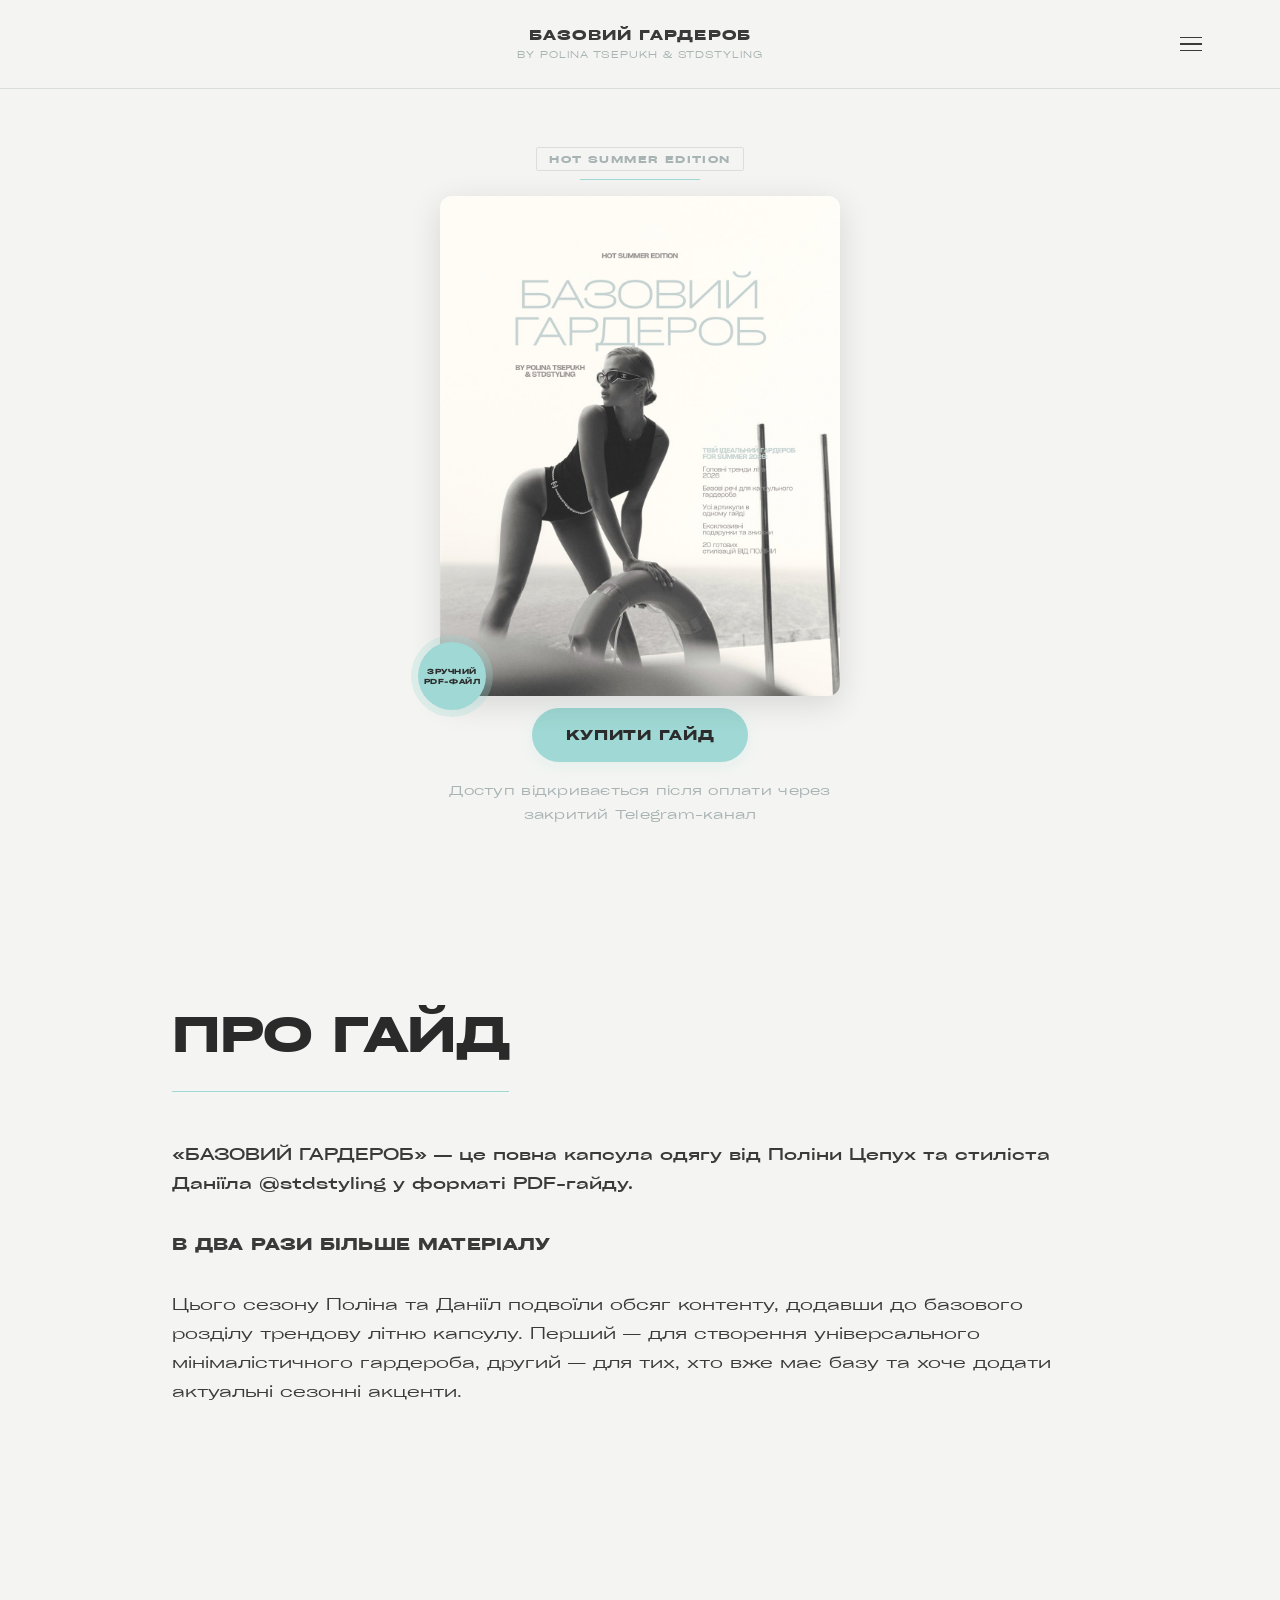
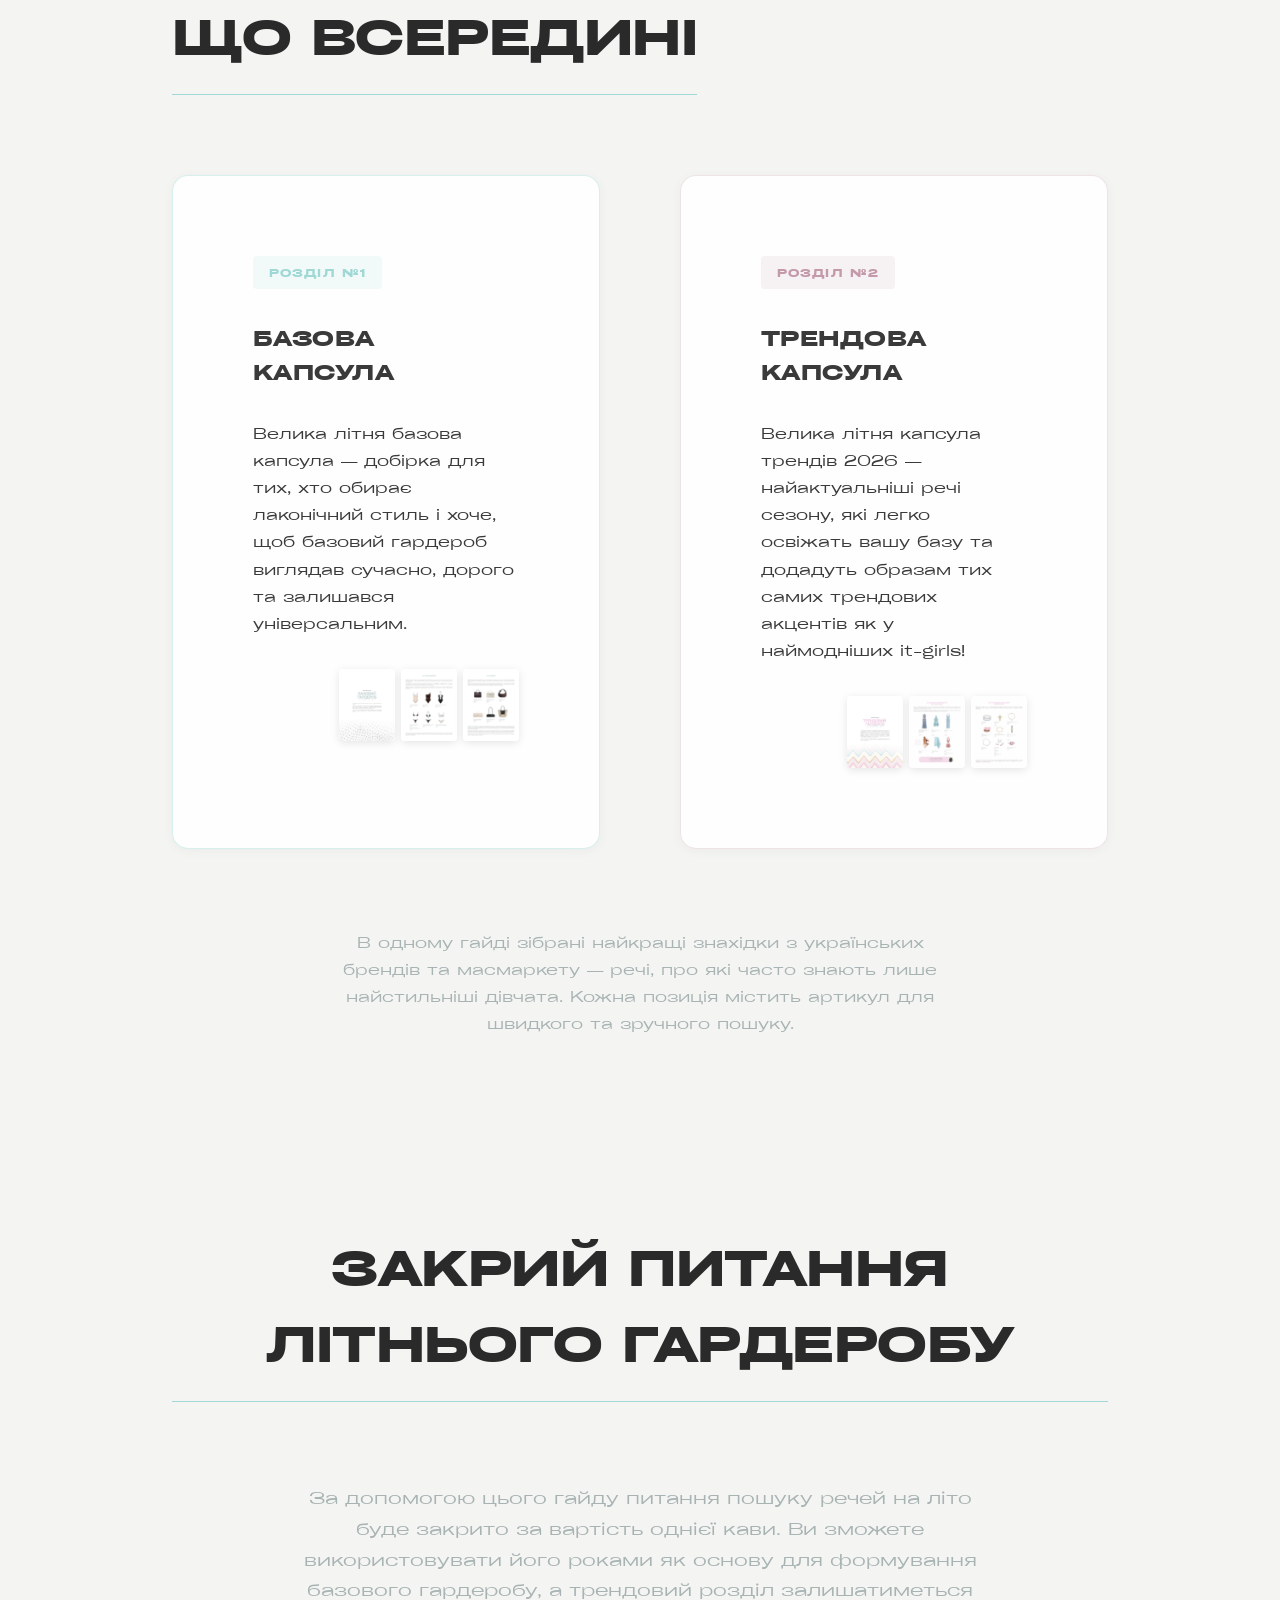
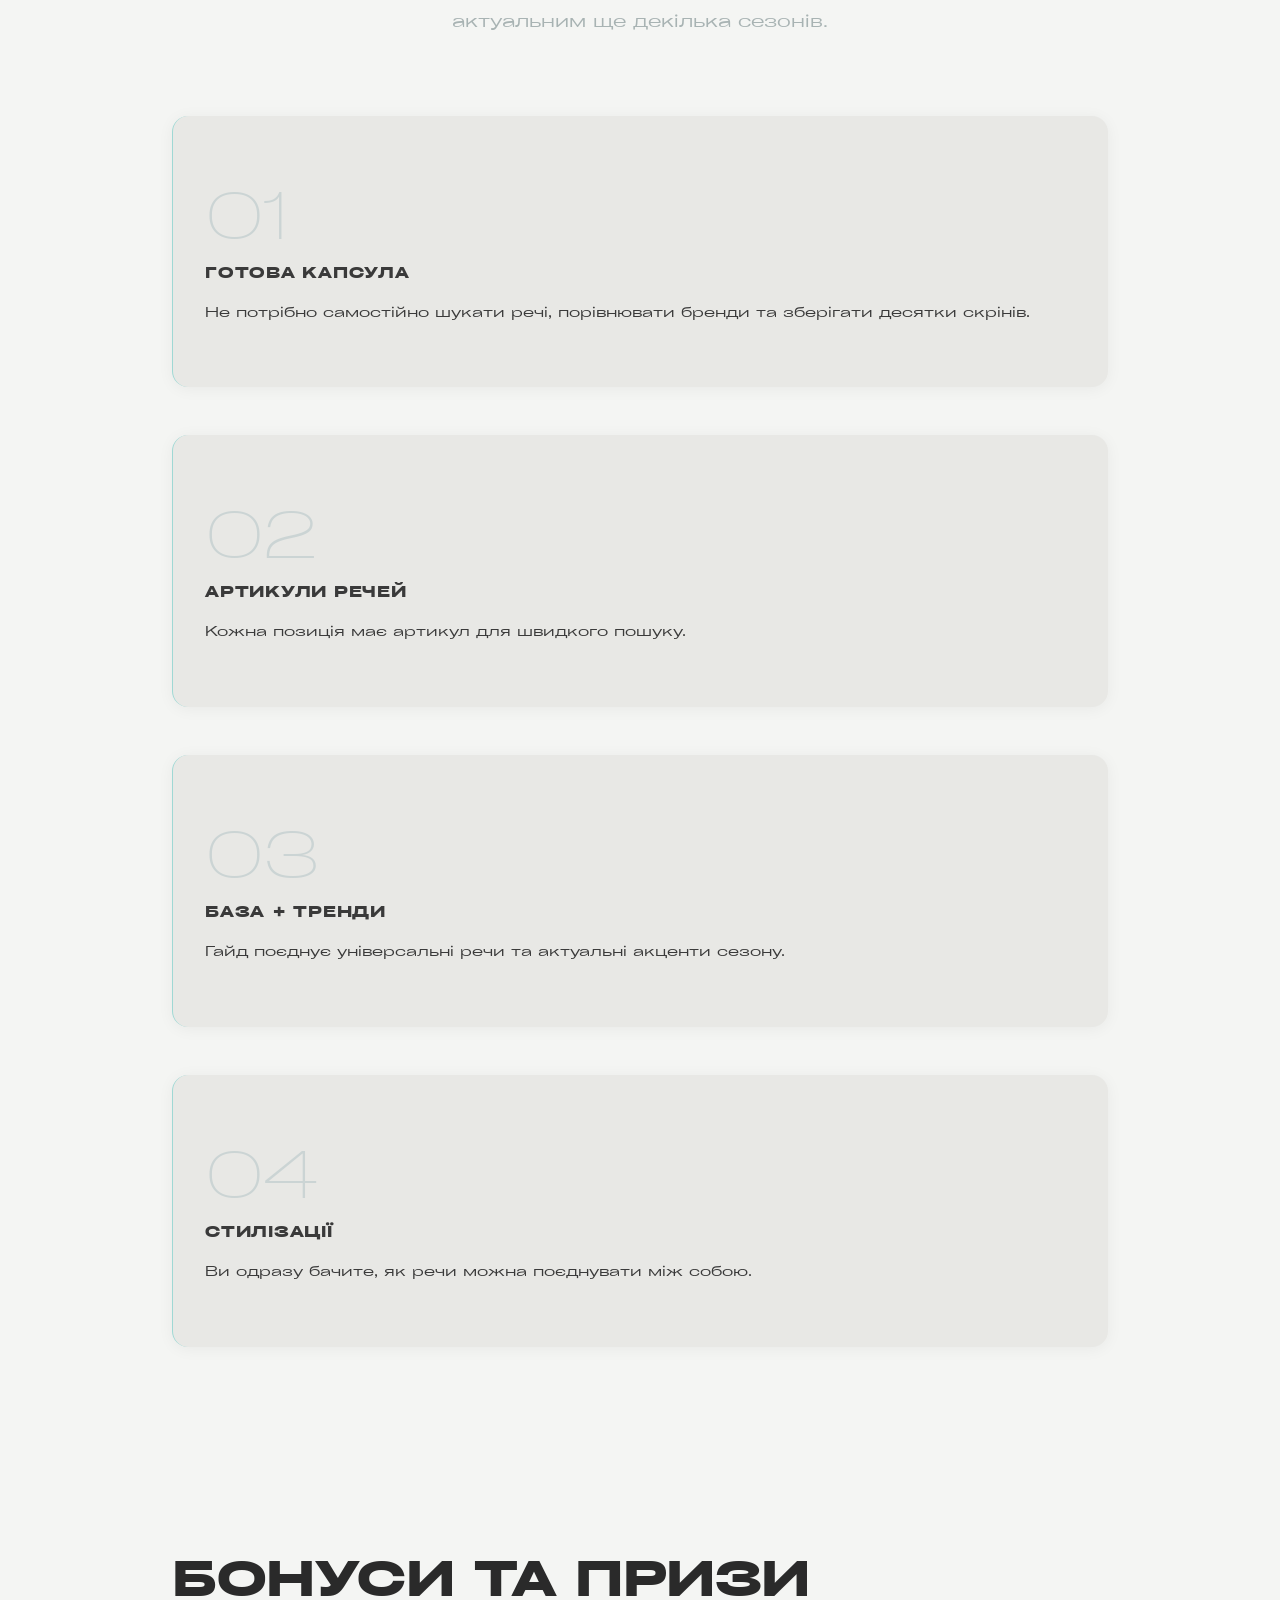
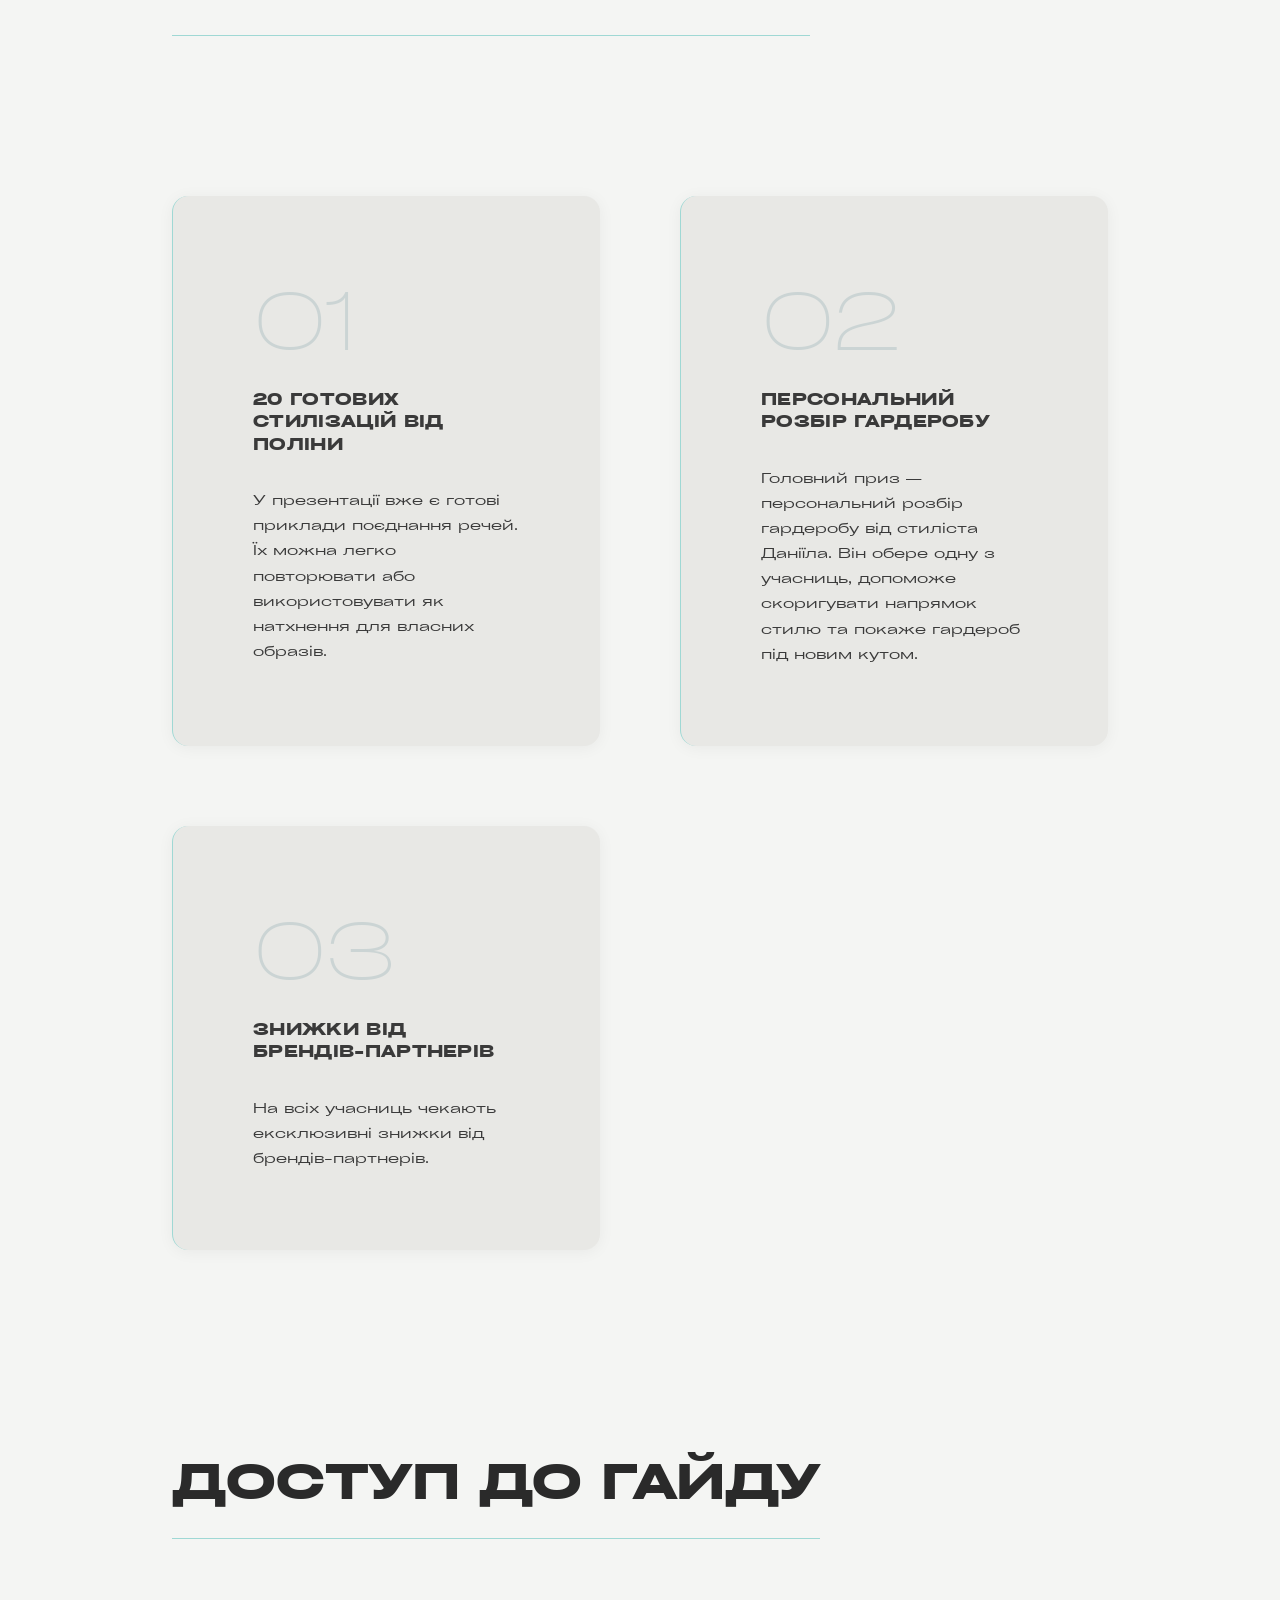
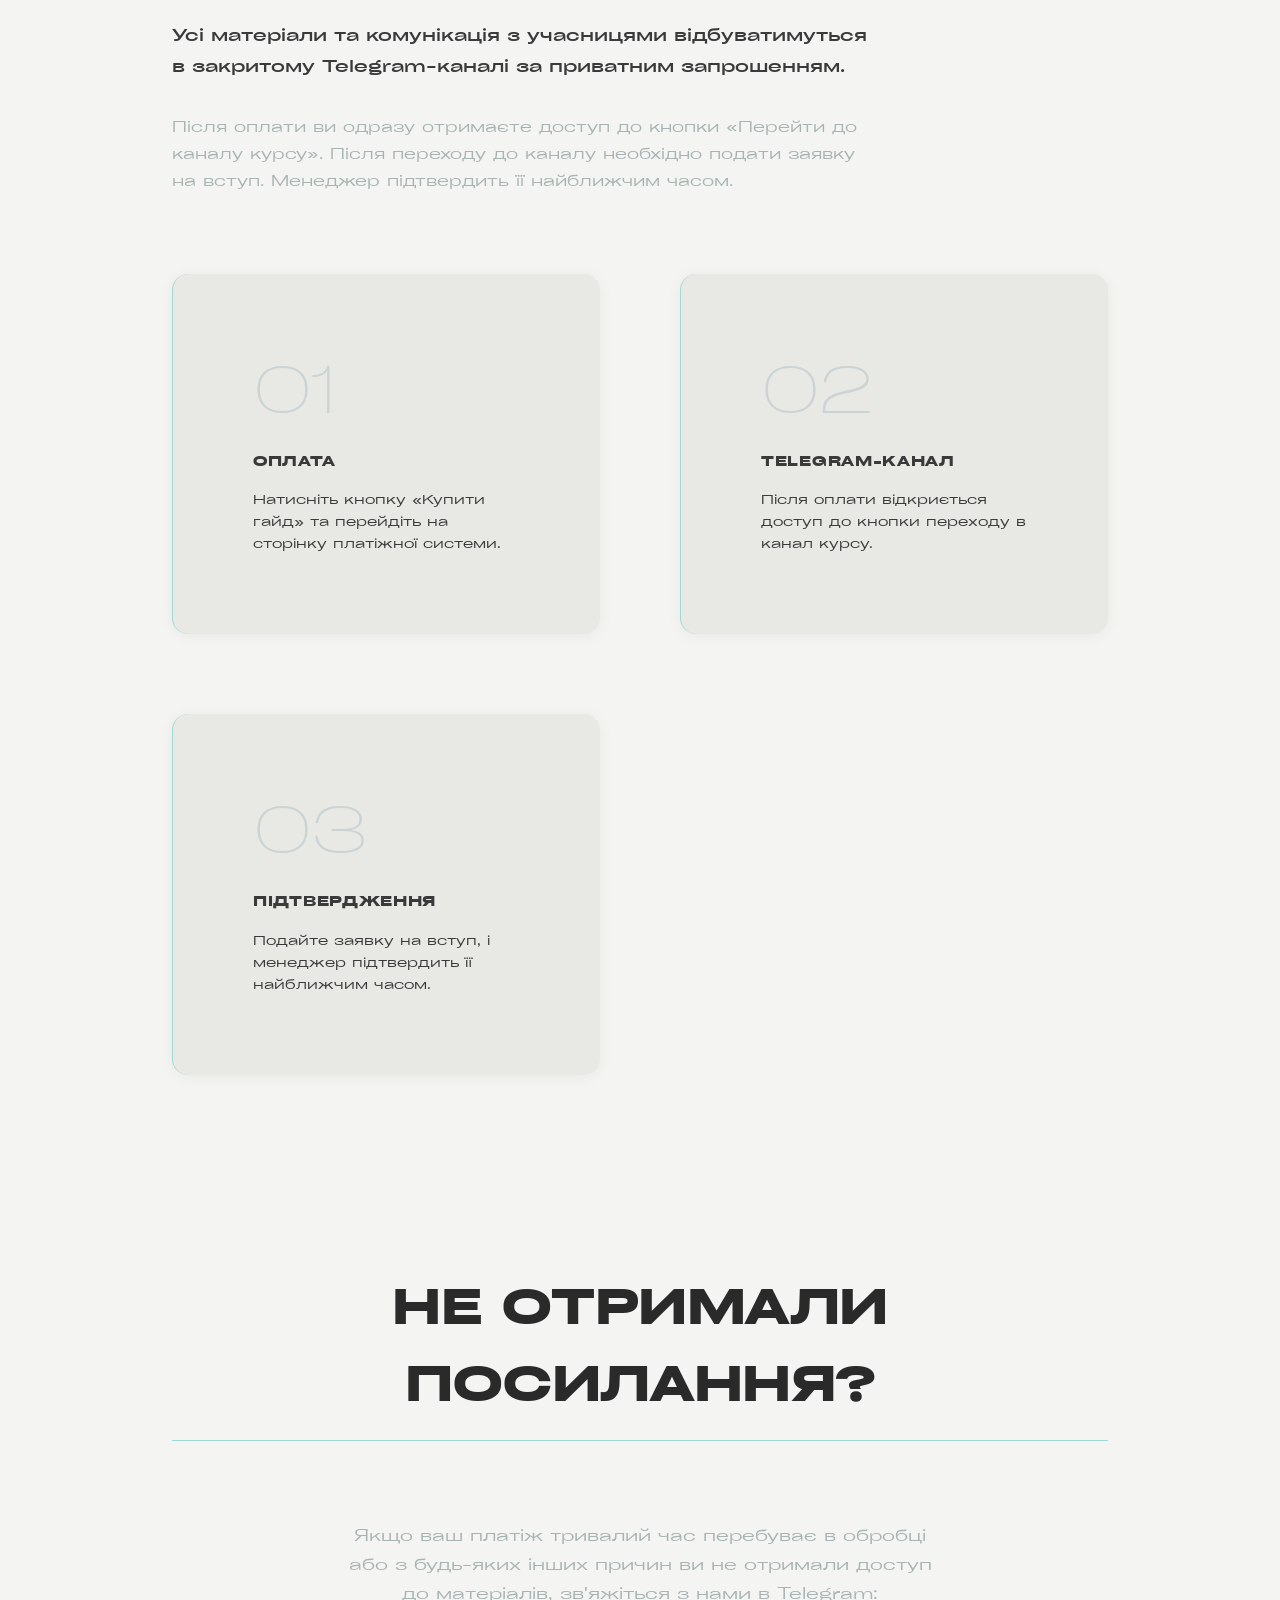
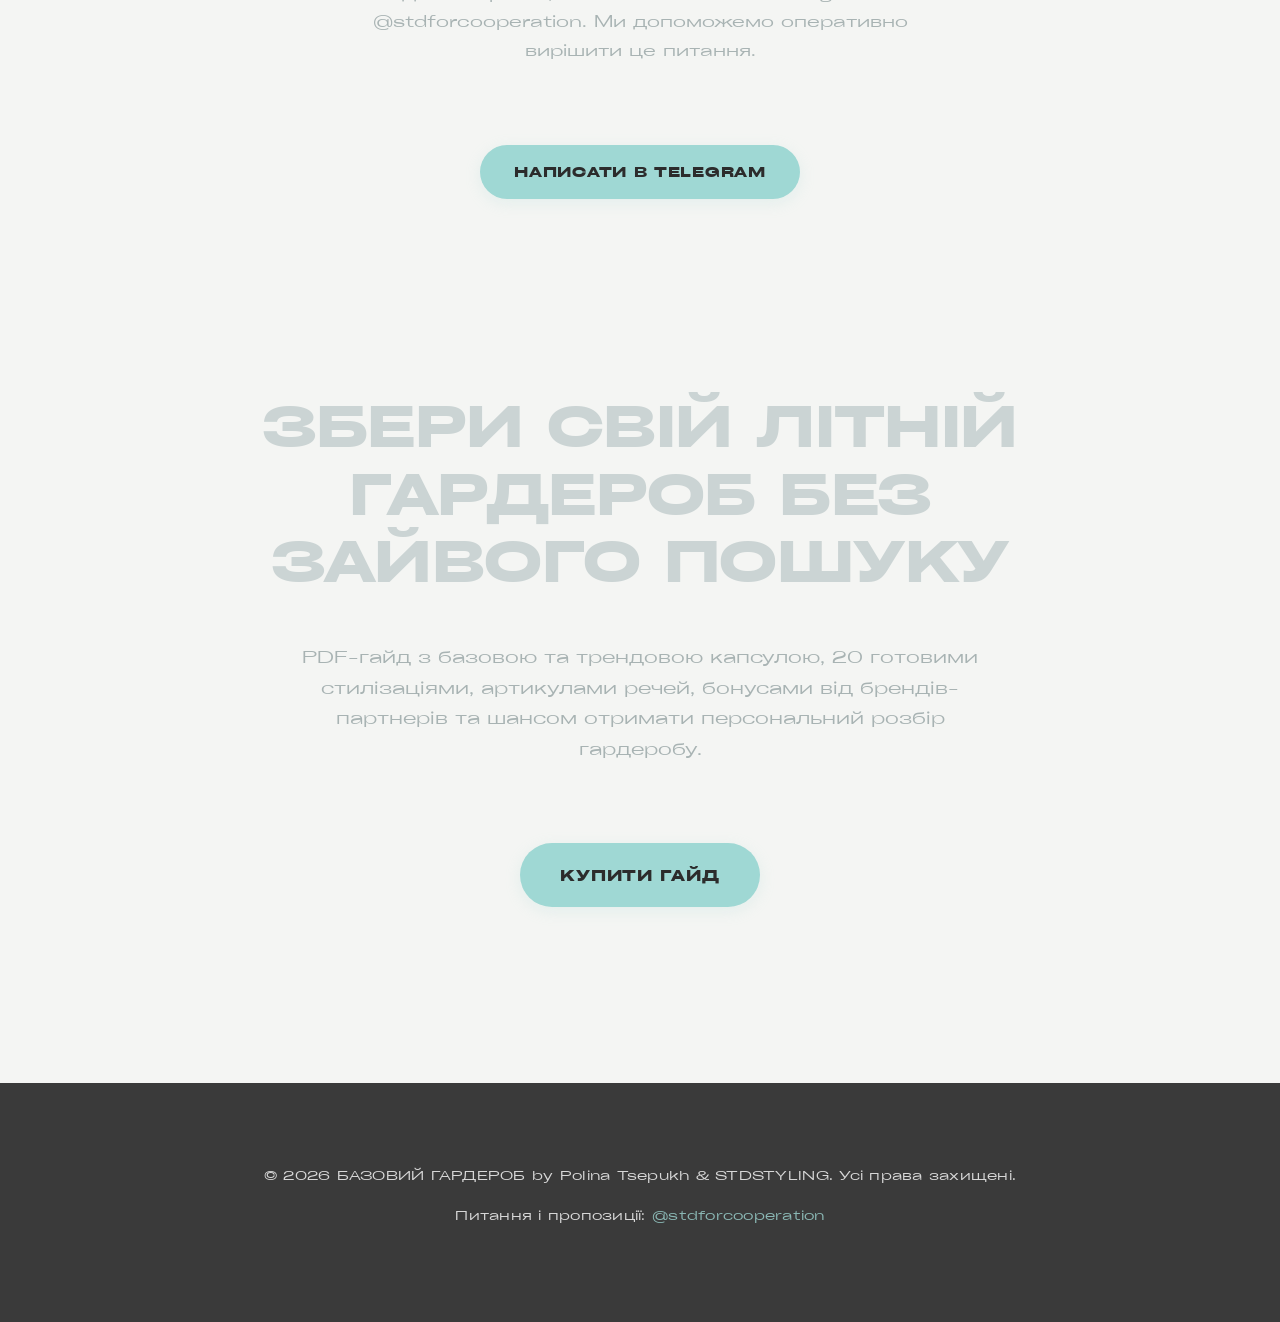
==== commit b53ea694: "Add guide page thumbnails for both cards Co-Authored-By: Claude Sonnet 4.6 <noreply@anthropic.com>" ====
--- a/index.html
+++ b/index.html
@@ -81,9 +81,9 @@
                         <h3 class="card-title">БАЗОВА КАПСУЛА</h3>
                         <p class="card-text">Велика літня базова капсула — добірка для тих, хто обирає лаконічний стиль і хоче, щоб базовий гардероб виглядав сучасно, дорого та залишався універсальним.</p>
                         <div class="card-pages">
-                            <img src="images/page-basic-1.jpg" alt="" class="card-page-img">
-                            <img src="images/page-basic-2.jpg" alt="" class="card-page-img">
-                            <img src="images/page-basic-3.jpg" alt="" class="card-page-img">
+                            <img src="images/page-basic-1.JPG" alt="" class="card-page-img">
+                            <img src="images/page-basic-2.JPG" alt="" class="card-page-img">
+                            <img src="images/page-basic-3.JPG" alt="" class="card-page-img">
                         </div>
                     </div>
                     <div class="card card--rose">
@@ -91,9 +91,9 @@
                         <h3 class="card-title">ТРЕНДОВА КАПСУЛА</h3>
                         <p class="card-text">Велика літня капсула трендів 2026 — найактуальніші речі сезону, які легко освіжать вашу базу та додадуть образам тих самих трендових акцентів як у наймодніших it-girls!</p>
                         <div class="card-pages">
-                            <img src="images/page-trend-1.jpg" alt="" class="card-page-img">
-                            <img src="images/page-trend-2.jpg" alt="" class="card-page-img">
-                            <img src="images/page-trend-3.jpg" alt="" class="card-page-img">
+                            <img src="images/page-trend-1.JPG" alt="" class="card-page-img">
+                            <img src="images/page-trend-2.png" alt="" class="card-page-img">
+                            <img src="images/page-trend-3.png" alt="" class="card-page-img">
                         </div>
                     </div>
                 </div>
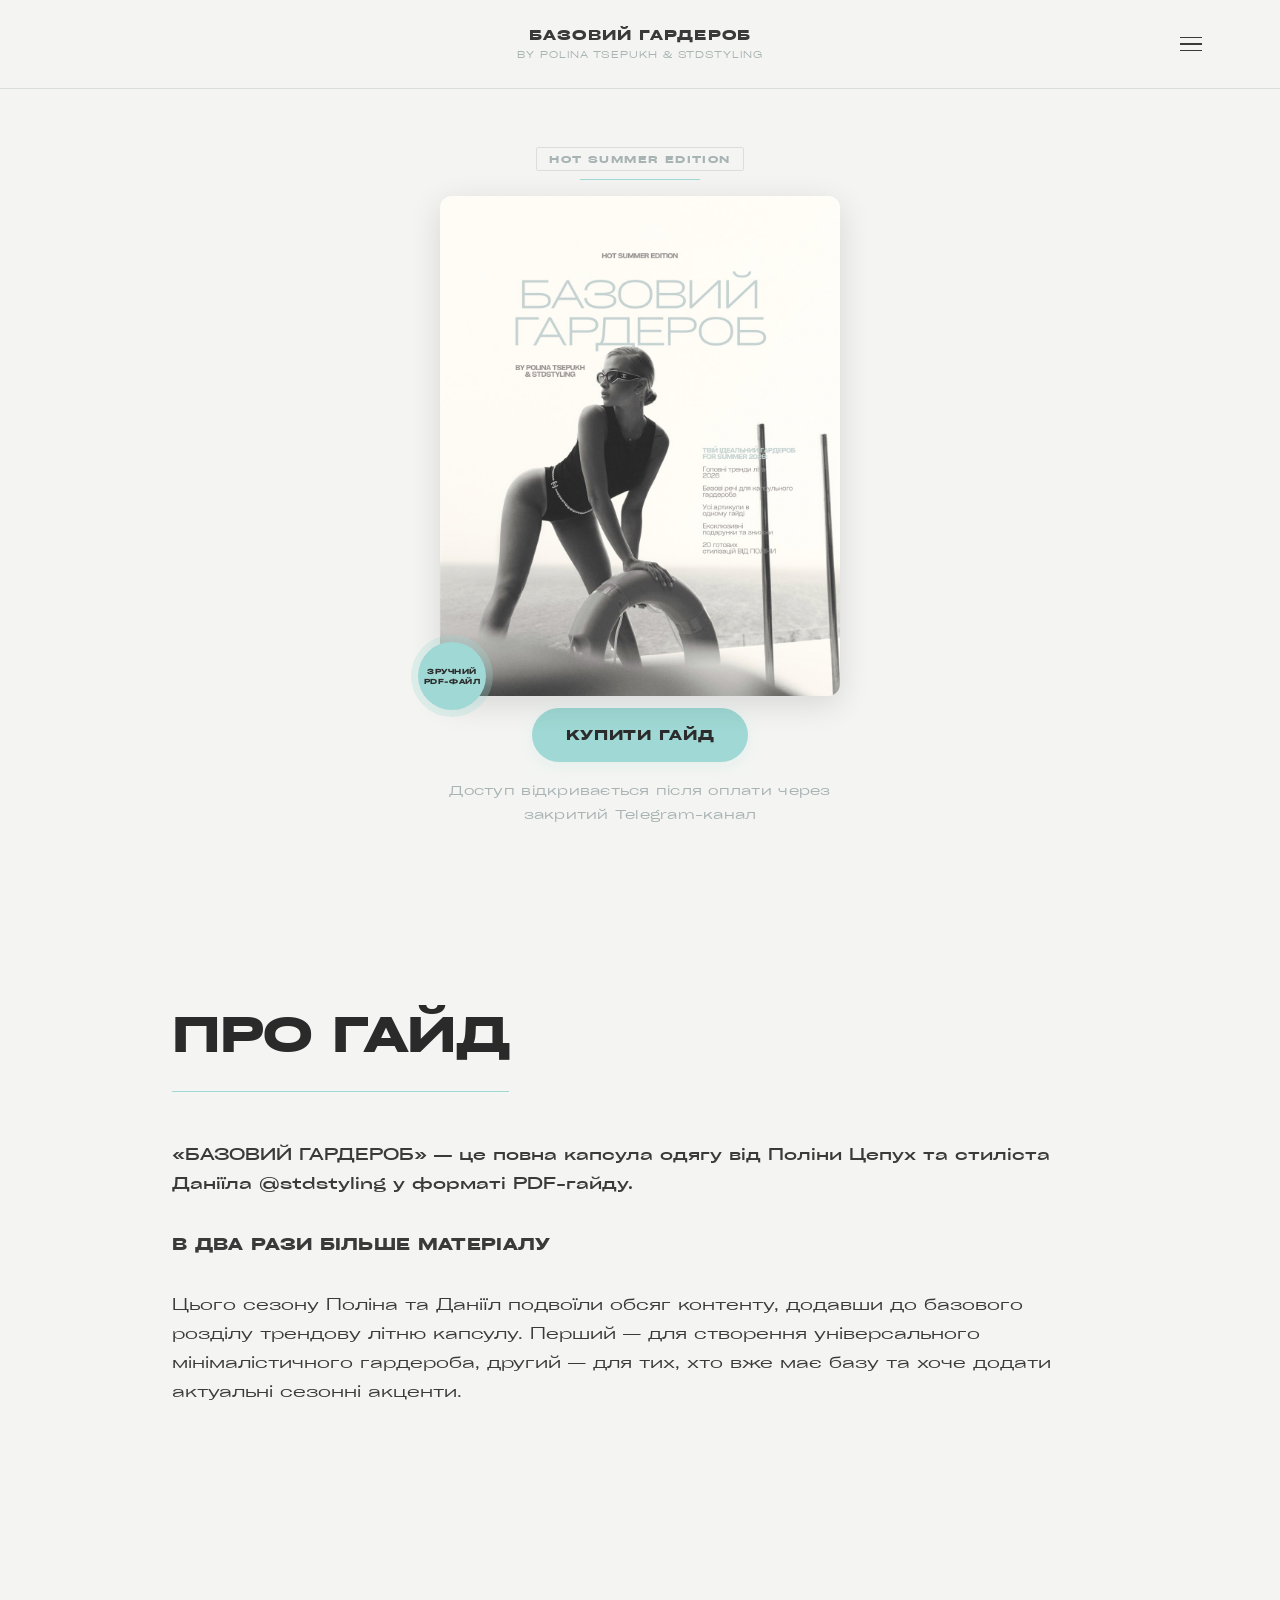
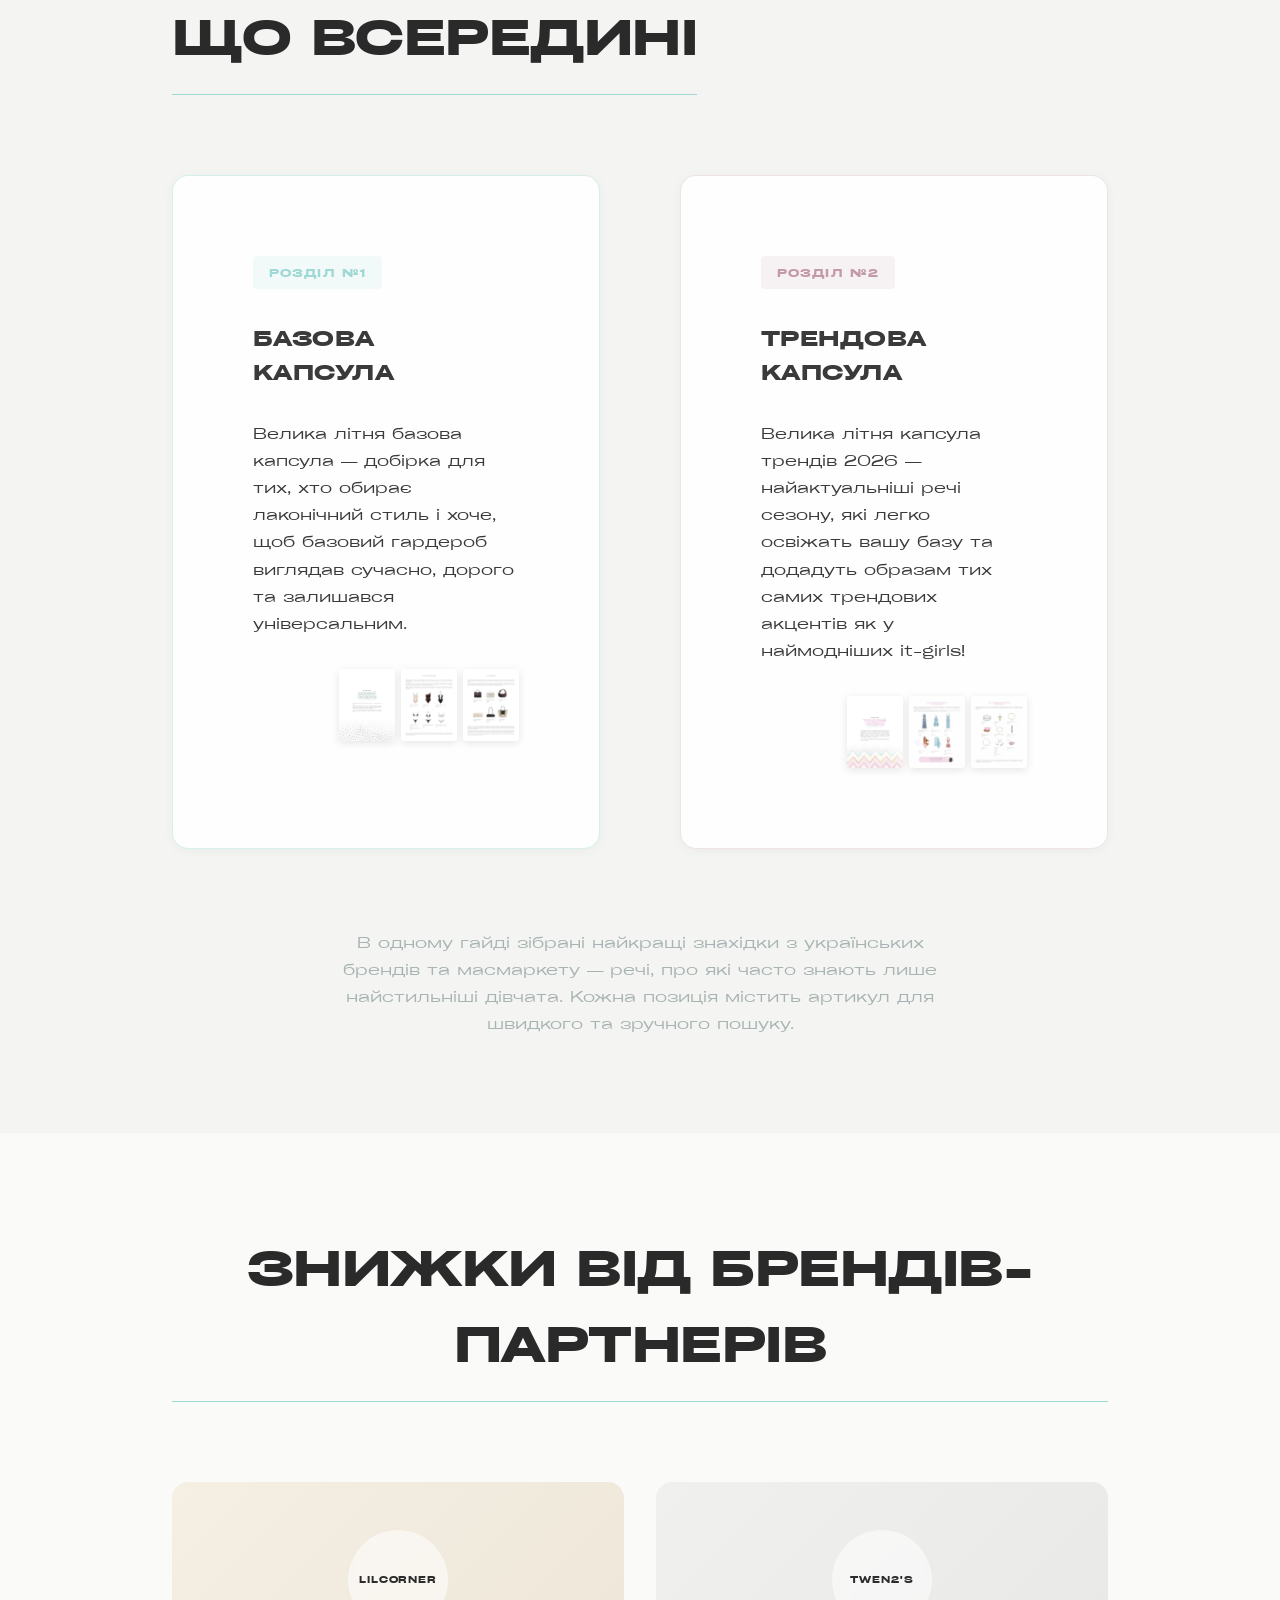
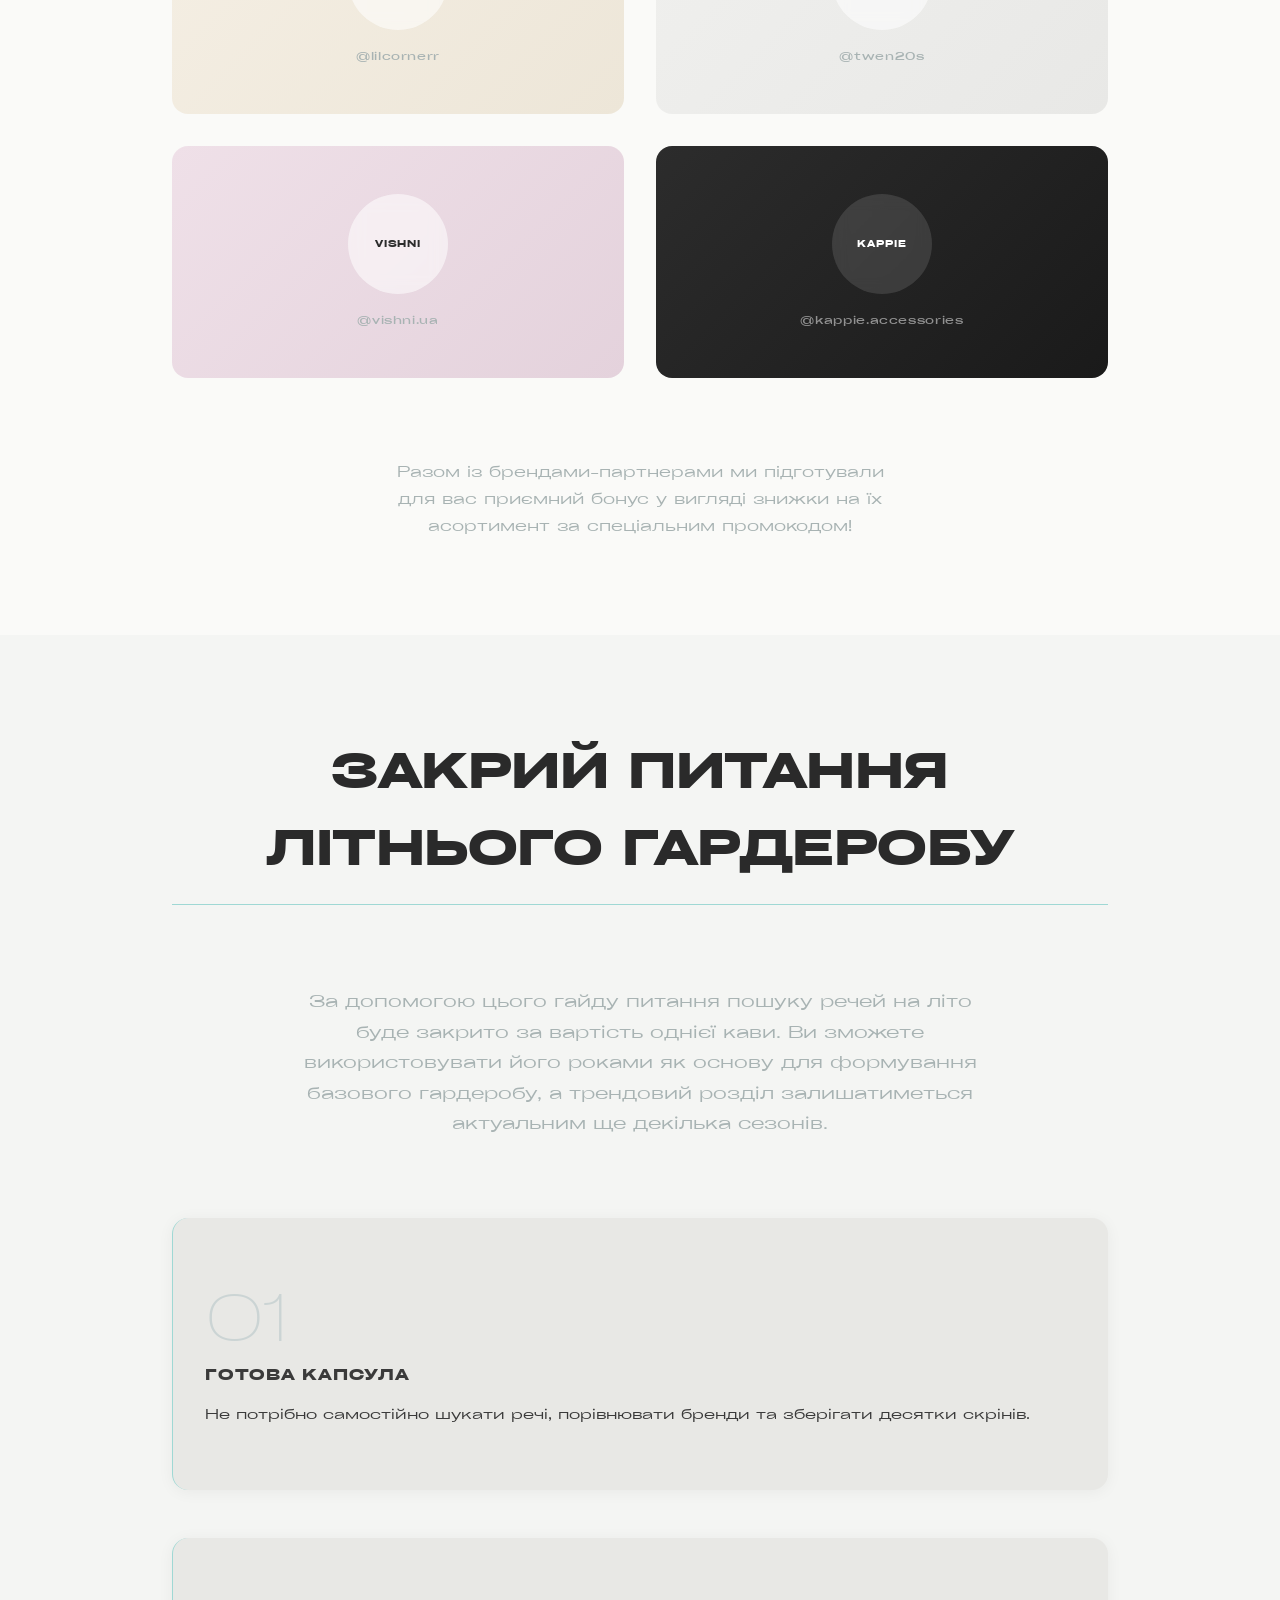
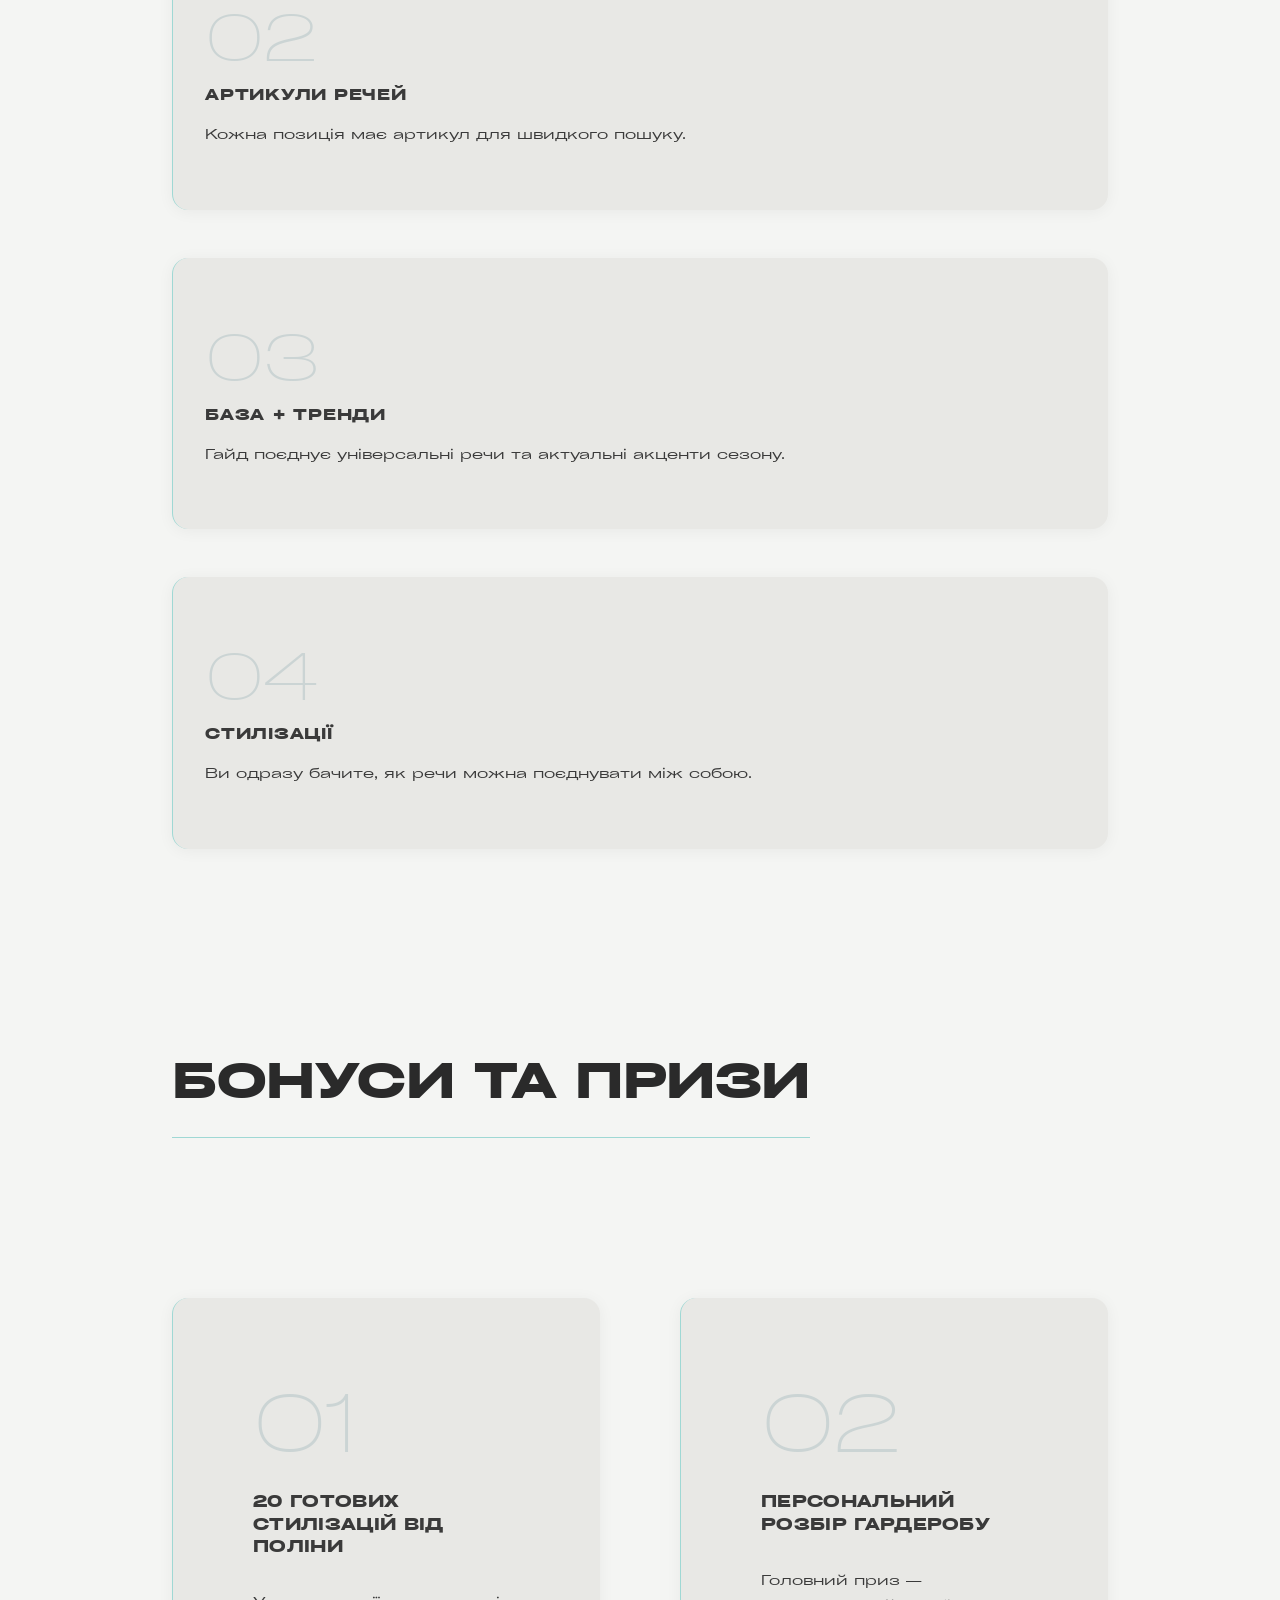
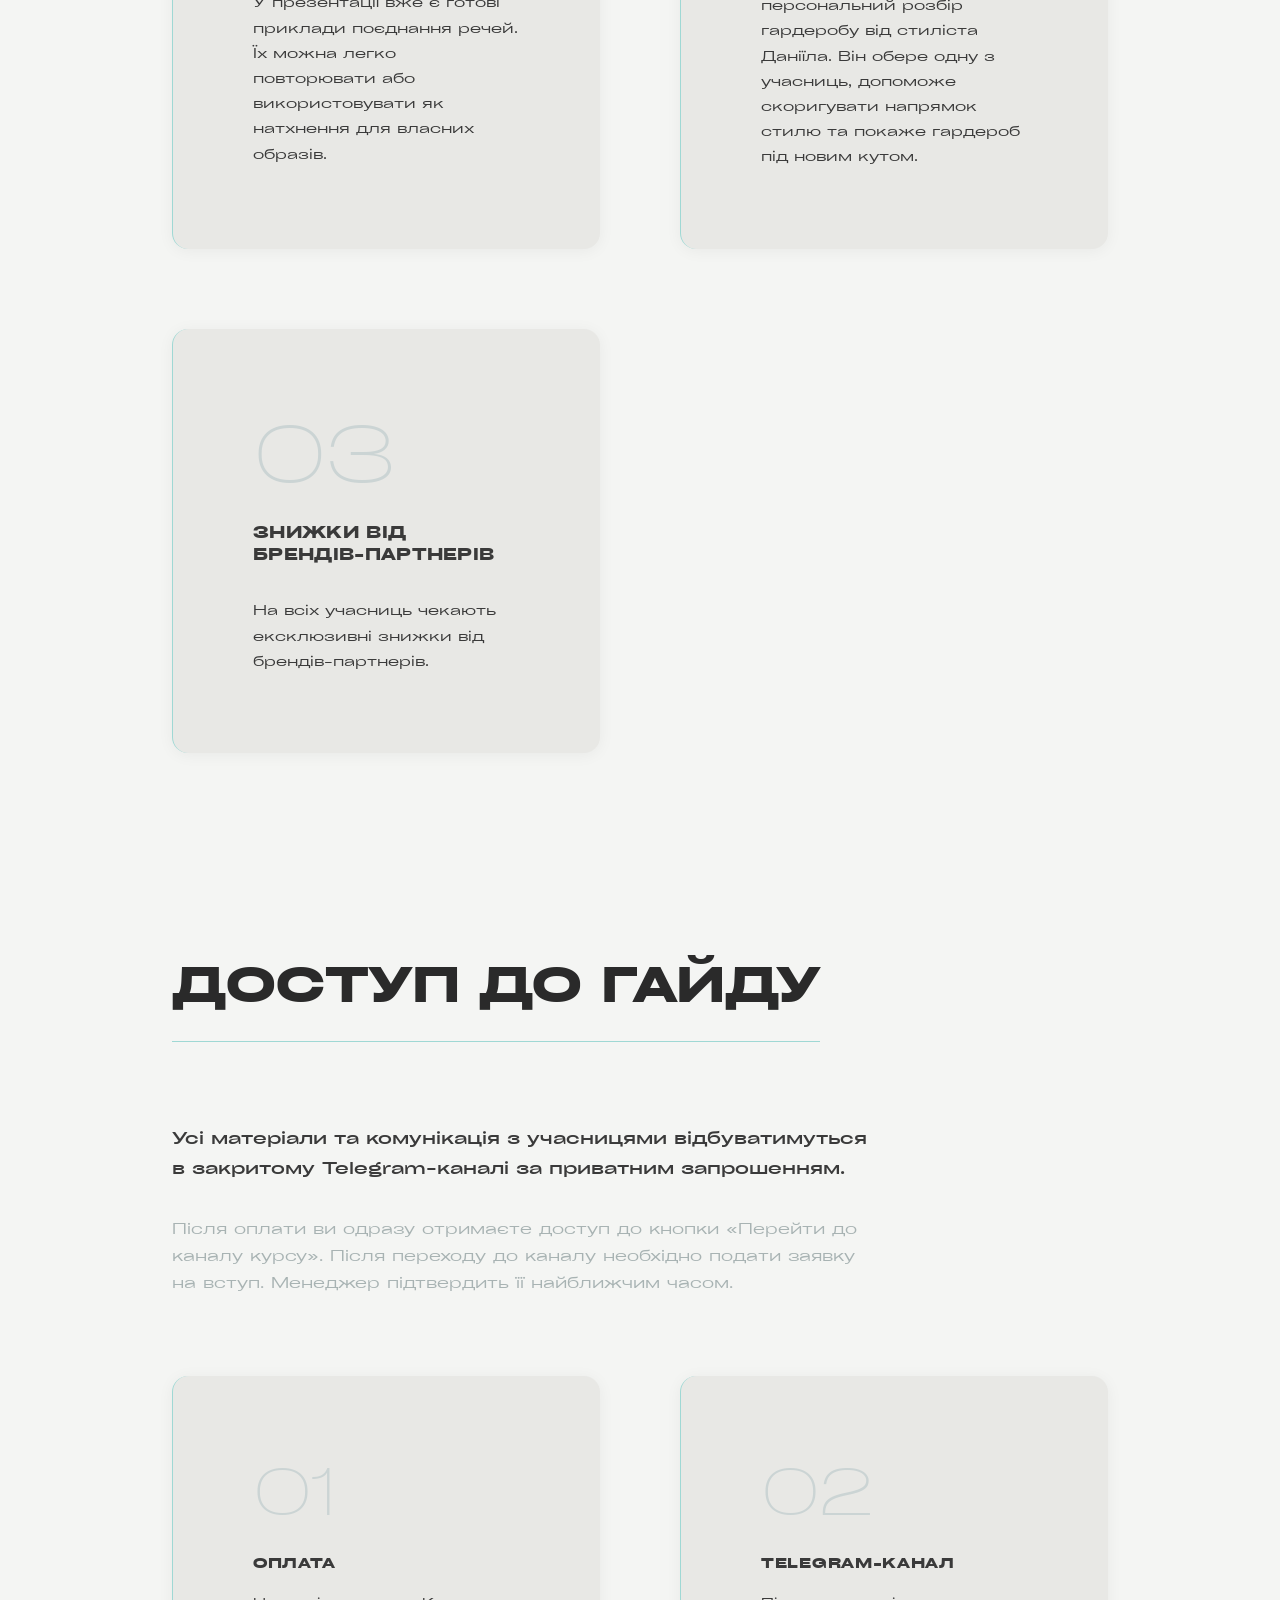
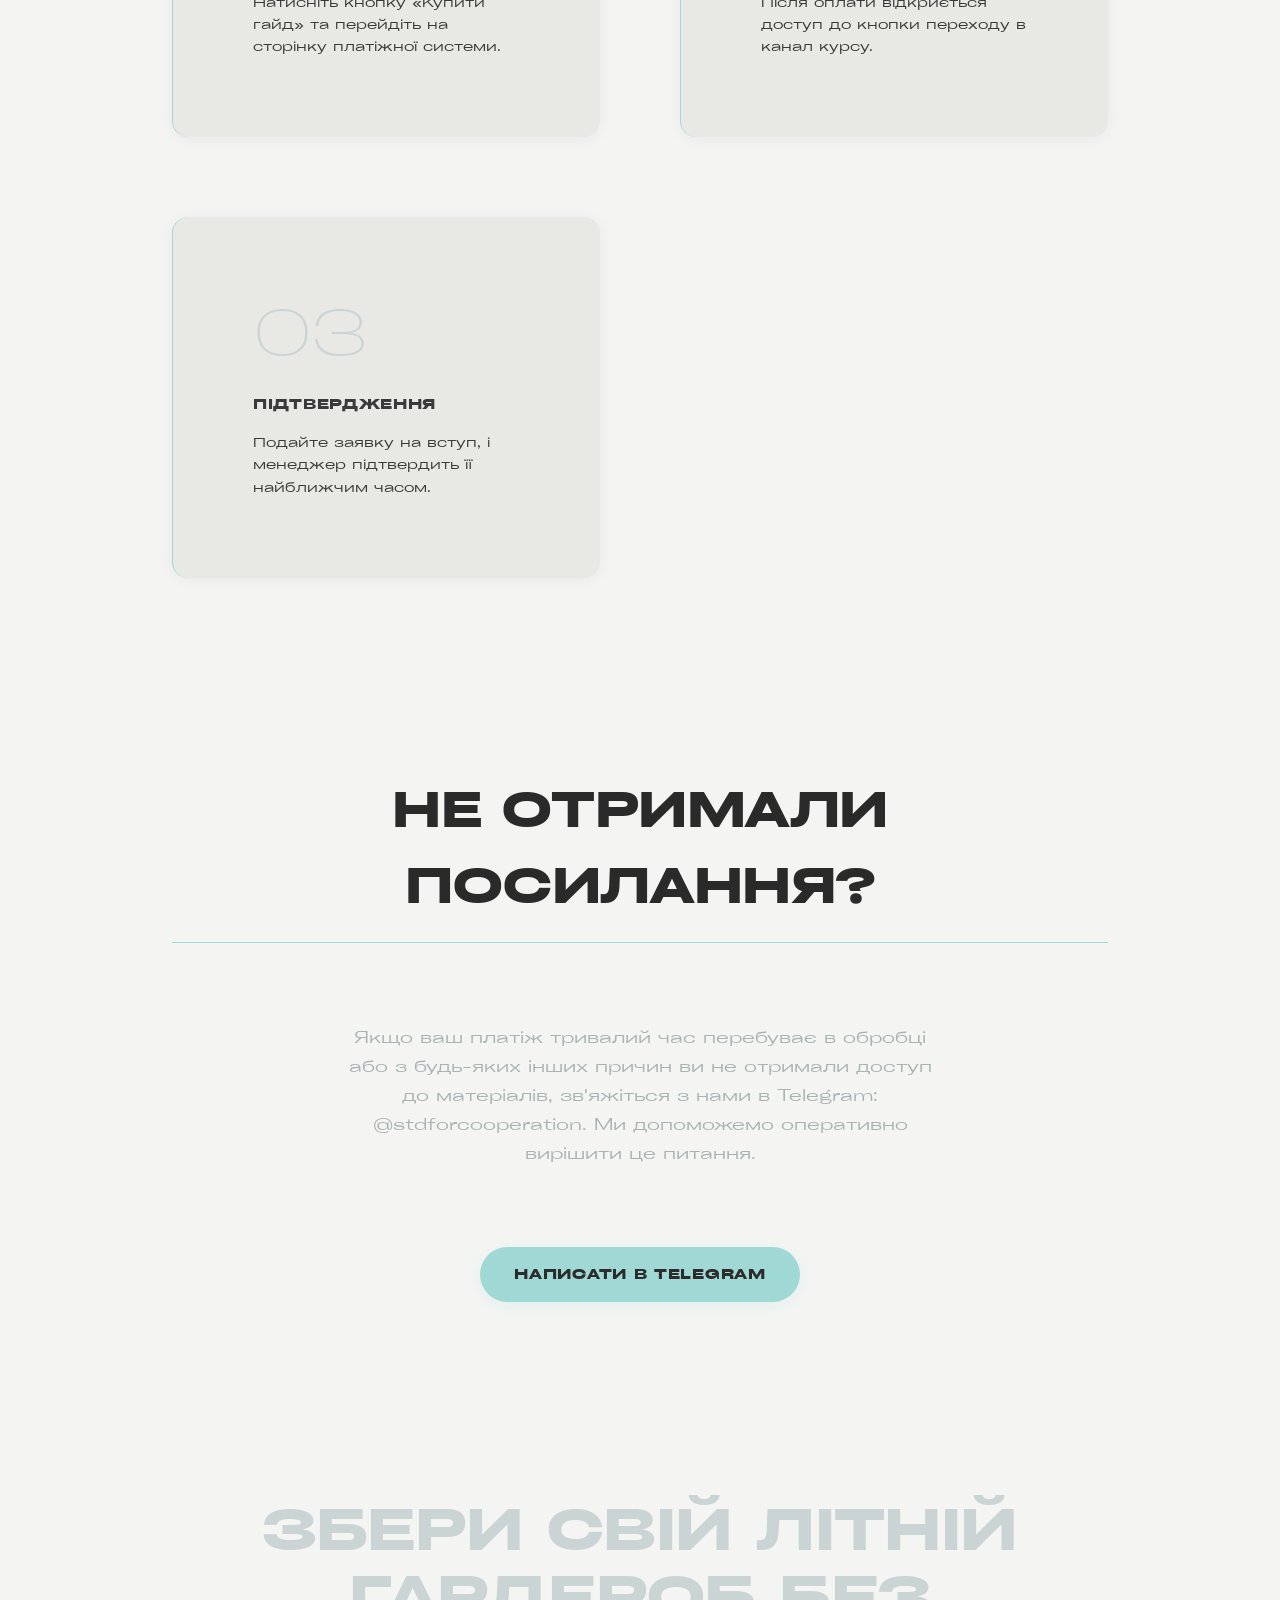
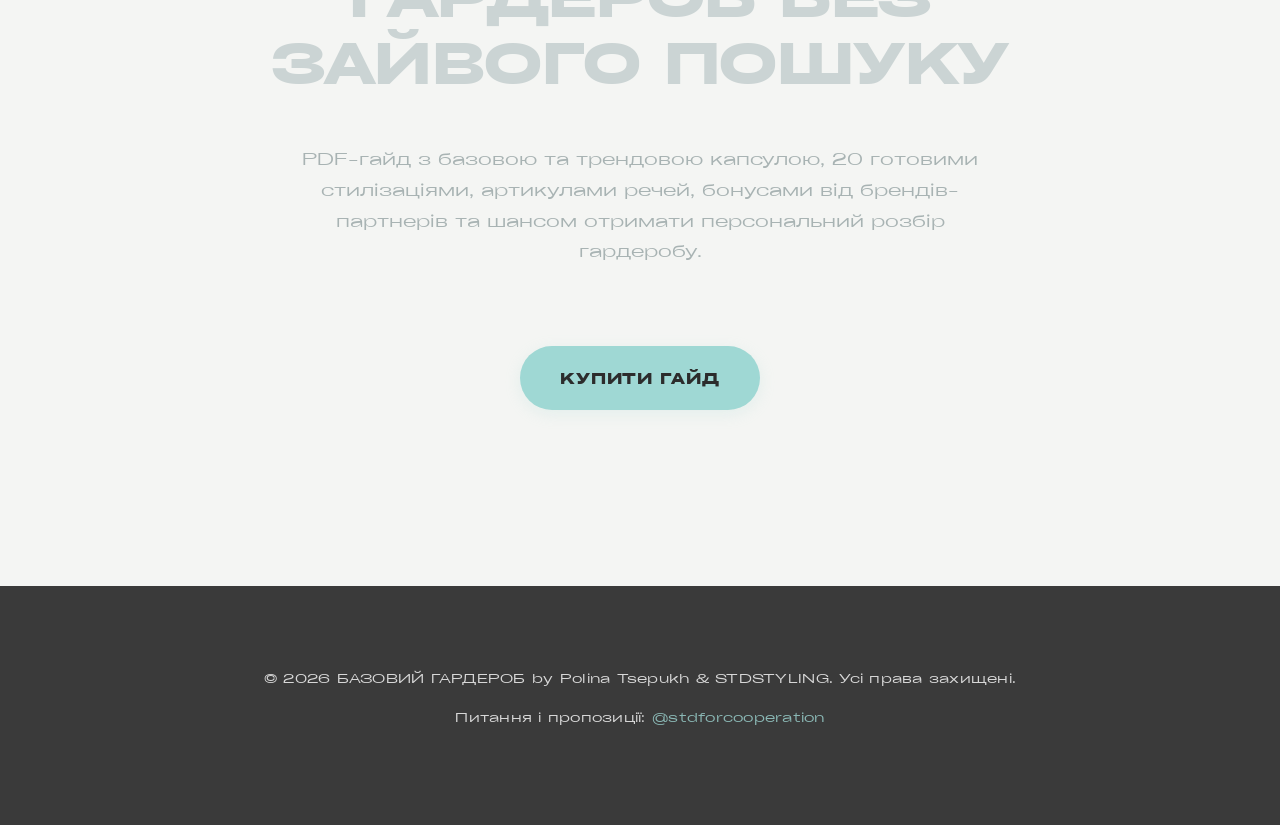
==== commit 9df4f913: "Add partner brands section with styled cards New section ЗНИЖКИ ВІД БРЕНДІВ-ПАРТНЕРІВ with 2x2 grid:" ====
--- a/index.html
+++ b/index.html
@@ -101,6 +101,40 @@
             </div>
         </section>
 
+        <!-- Partners Section -->
+        <section id="partners" class="section partners-section">
+            <div class="container">
+                <h2 class="section-title">ЗНИЖКИ ВІД БРЕНДІВ-ПАРТНЕРІВ</h2>
+                <div class="partners-grid">
+                    <div class="partner-card partner-card--cream">
+                        <div class="partner-logo-wrap">
+                            <span class="partner-name">LILCORNER</span>
+                        </div>
+                        <p class="partner-handle">@lilcornerr</p>
+                    </div>
+                    <div class="partner-card partner-card--white">
+                        <div class="partner-logo-wrap">
+                            <span class="partner-name">TWEN2'S</span>
+                        </div>
+                        <p class="partner-handle">@twen20s</p>
+                    </div>
+                    <div class="partner-card partner-card--rose">
+                        <div class="partner-logo-wrap">
+                            <span class="partner-name">VISHNI</span>
+                        </div>
+                        <p class="partner-handle">@vishni.ua</p>
+                    </div>
+                    <div class="partner-card partner-card--dark">
+                        <div class="partner-logo-wrap">
+                            <span class="partner-name">KAPPIE</span>
+                        </div>
+                        <p class="partner-handle">@kappie.accessories</p>
+                    </div>
+                </div>
+                <p class="partners-footer">Разом із брендами-партнерами ми підготували для вас приємний бонус у вигляді знижки на їх асортимент за спеціальним промокодом!</p>
+            </div>
+        </section>
+
         <!-- Why Section -->
         <section class="section why-section">
             <div class="container">
--- a/styles.css
+++ b/styles.css
@@ -843,6 +843,93 @@
 }
 
 /* ==========================================
+   PARTNERS SECTION
+   ========================================== */
+
+.partners-grid {
+    display: grid;
+    grid-template-columns: 1fr 1fr;
+    gap: var(--space-md);
+    margin-bottom: var(--space-2xl);
+}
+
+.partner-card {
+    border-radius: 16px;
+    padding: var(--space-lg) var(--space-md);
+    display: flex;
+    flex-direction: column;
+    align-items: center;
+    gap: var(--space-sm);
+    animation: fadeInUp 0.8s ease-out 0.3s both;
+}
+
+.partner-card--cream {
+    background: linear-gradient(135deg, #F5EFE4 0%, #EDE6D8 100%);
+}
+.partner-card--white {
+    background: linear-gradient(135deg, #F0F0EE 0%, #E8E8E6 100%);
+}
+.partner-card--rose {
+    background: linear-gradient(135deg, #EFE0E8 0%, #E4D2DC 100%);
+}
+.partner-card--dark {
+    background: linear-gradient(135deg, #2C2C2C 0%, #1A1A1A 100%);
+}
+
+.partner-logo-wrap {
+    width: 100px;
+    height: 100px;
+    border-radius: 50%;
+    background: rgba(255,255,255,0.55);
+    backdrop-filter: blur(8px);
+    -webkit-backdrop-filter: blur(8px);
+    display: flex;
+    align-items: center;
+    justify-content: center;
+    text-align: center;
+    padding: 0.75rem;
+}
+
+.partner-card--dark .partner-logo-wrap {
+    background: rgba(255,255,255,0.12);
+}
+
+.partner-name {
+    font-size: 0.563rem;
+    font-weight: 700;
+    letter-spacing: 0.1em;
+    text-transform: uppercase;
+    color: var(--text-dark);
+    line-height: 1.4;
+    text-align: center;
+}
+
+.partner-card--dark .partner-name {
+    color: #ffffff;
+}
+
+.partner-handle {
+    font-size: 0.688rem;
+    font-weight: 500;
+    letter-spacing: 0.06em;
+    color: var(--text-secondary);
+    text-transform: lowercase;
+}
+
+.partner-card--dark .partner-handle {
+    color: rgba(255,255,255,0.5);
+}
+
+.partners-footer {
+    text-align: center;
+    font-size: 0.938rem;
+    color: var(--text-secondary);
+    max-width: 520px;
+    margin: 0 auto;
+    line-height: 1.8;
+}
+
+/* ==========================================
    ACCESS & STEPS SECTION
    ========================================== */
 
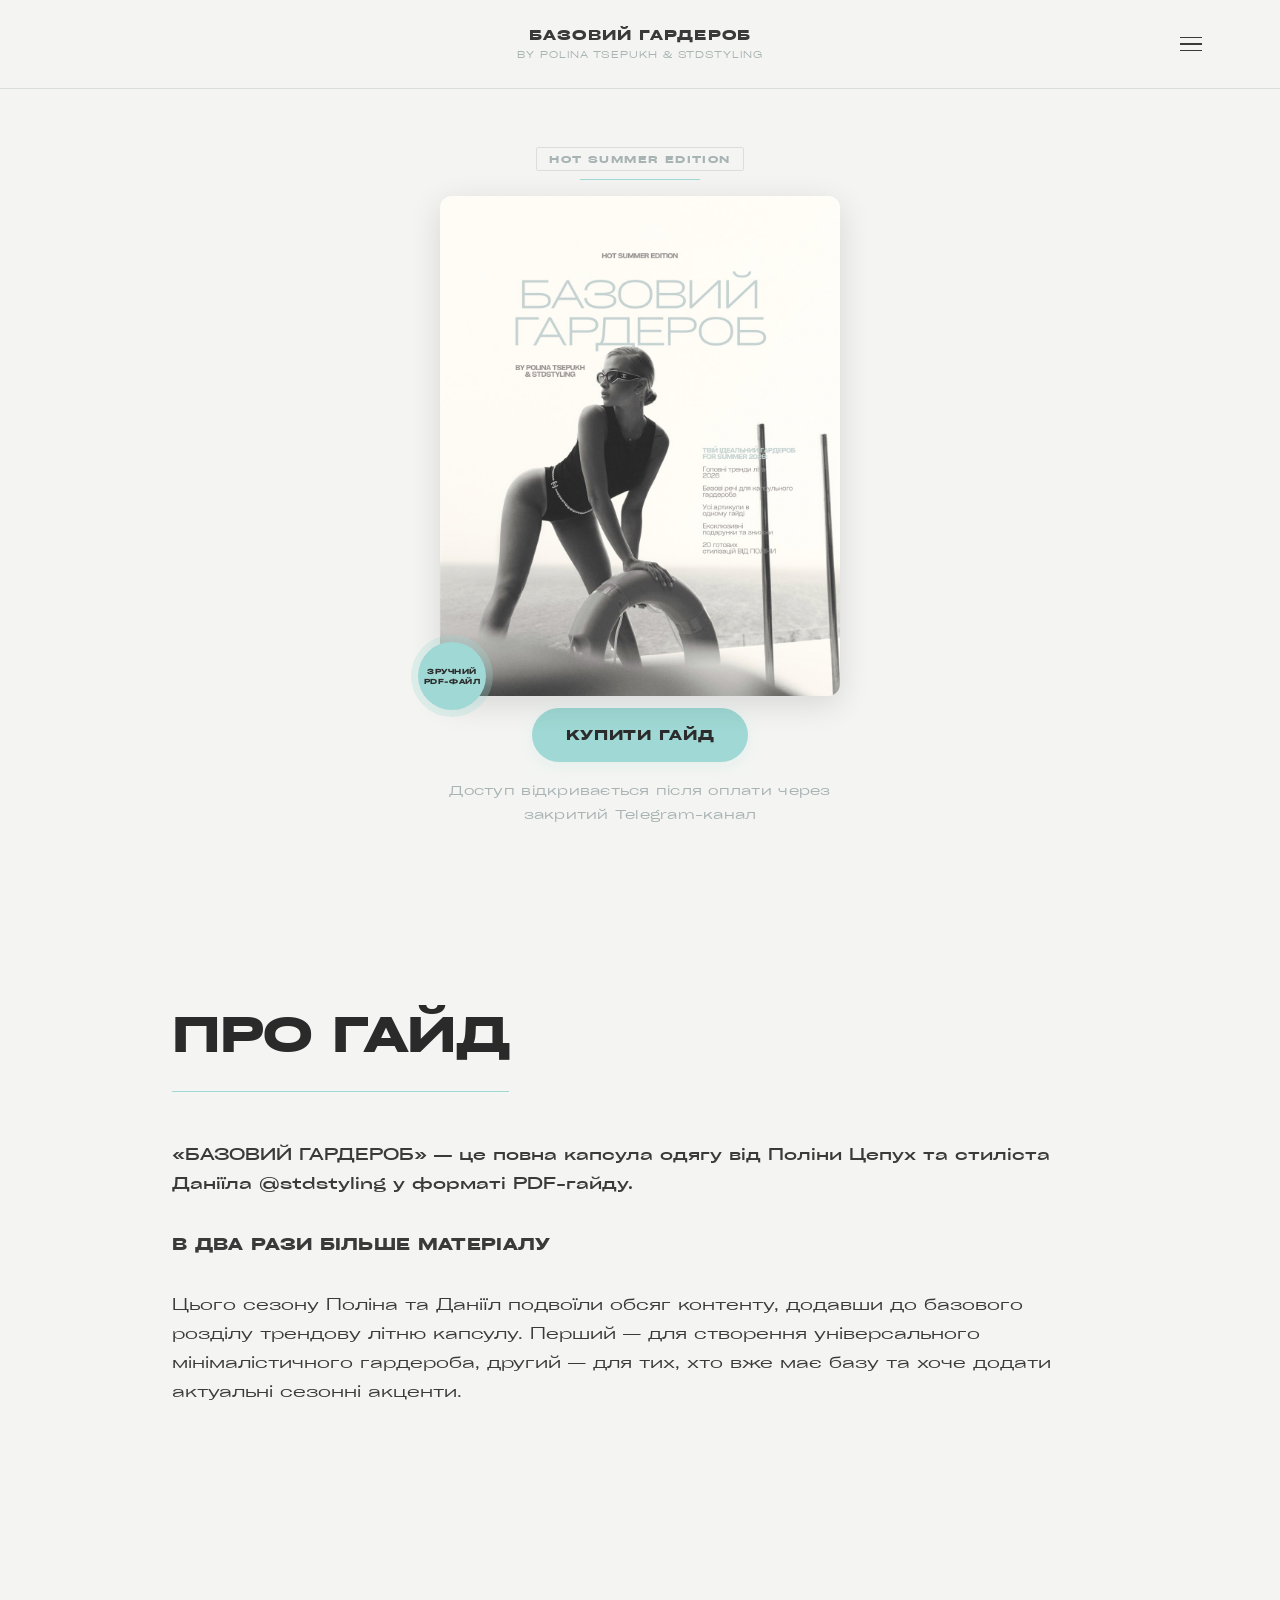
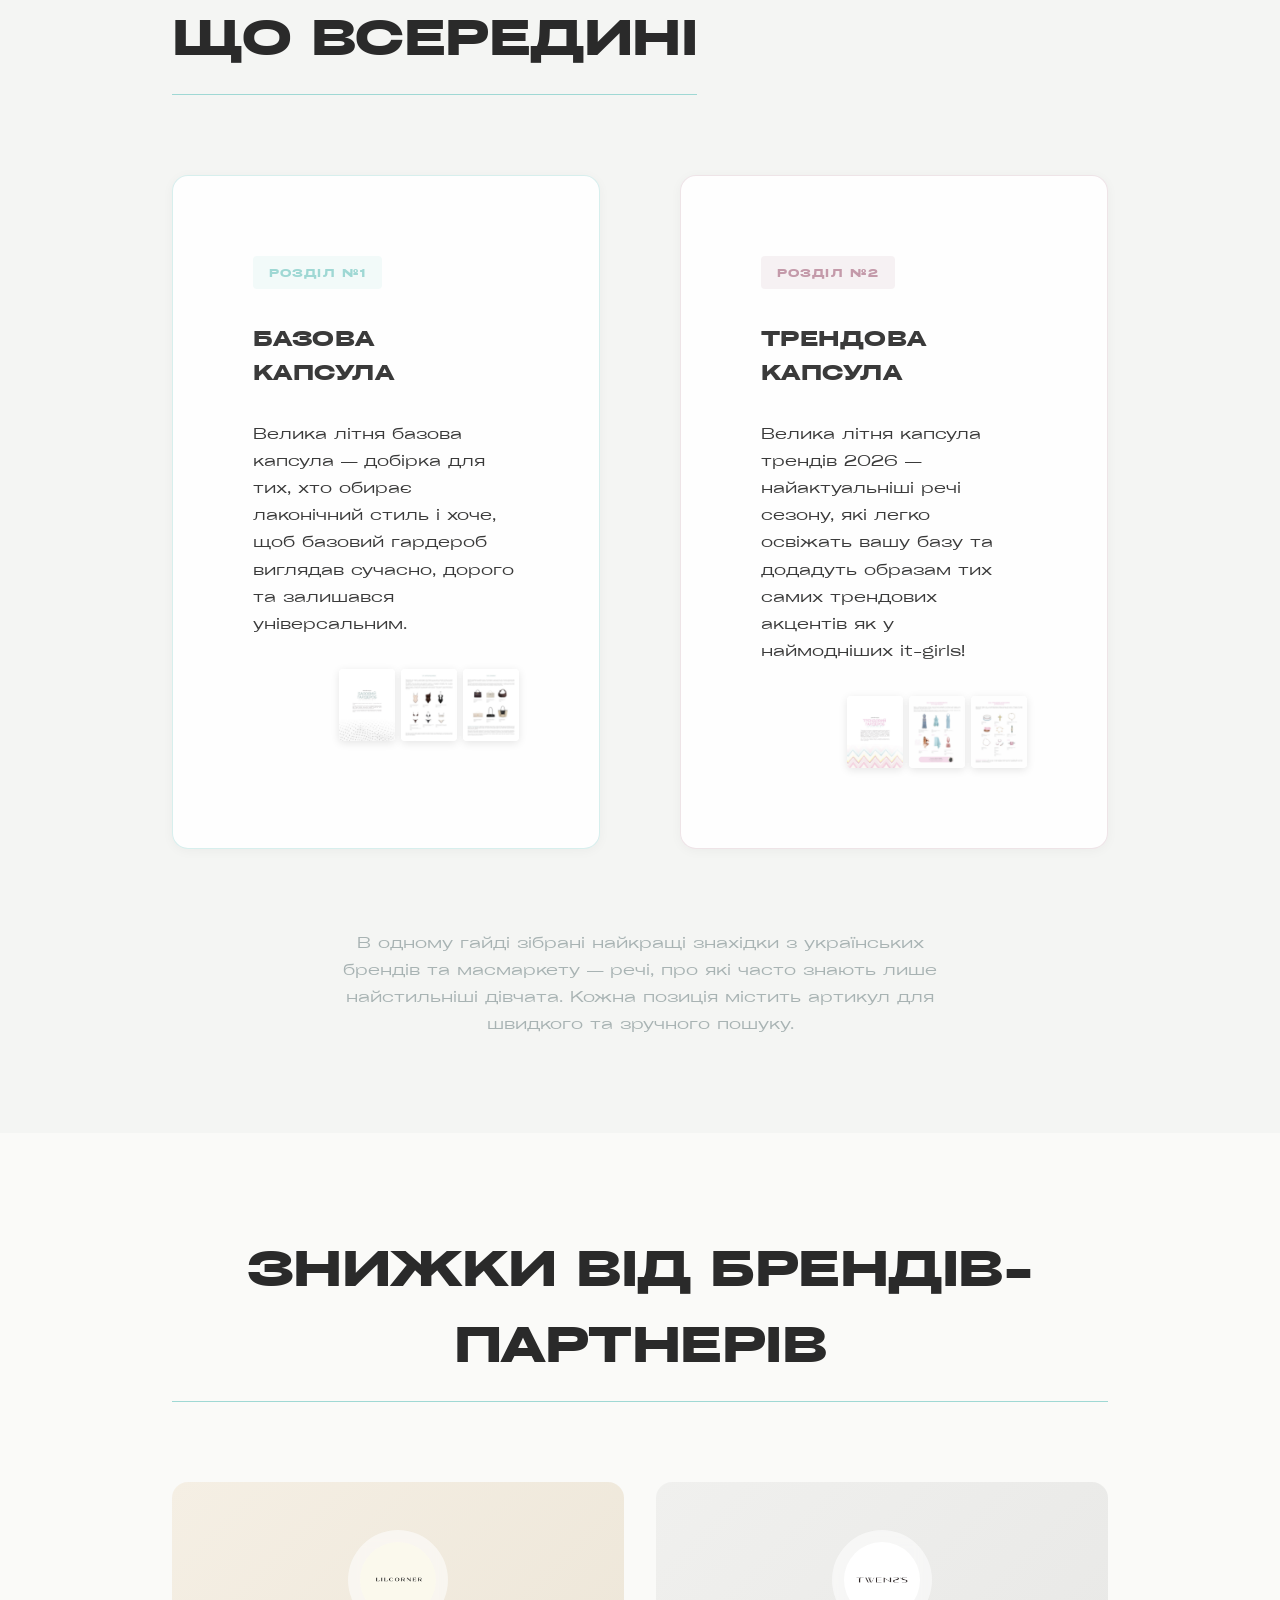
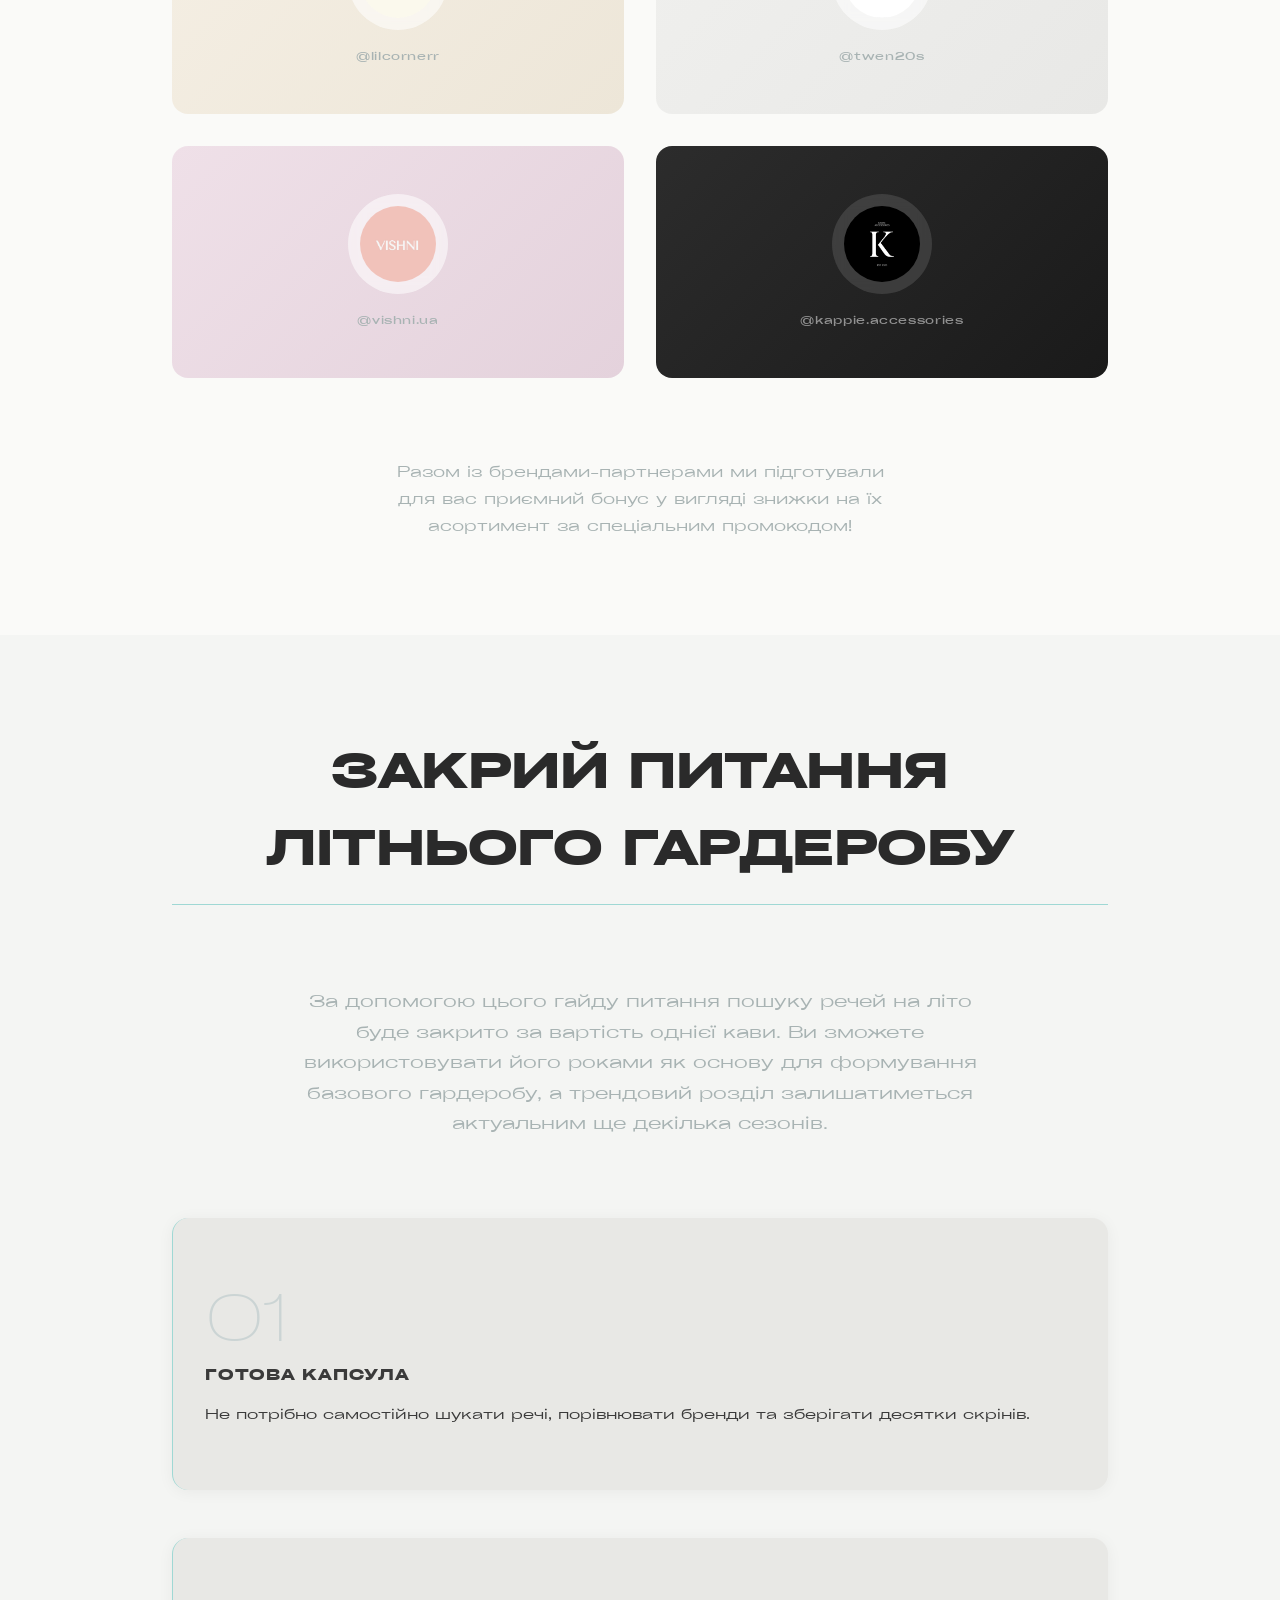
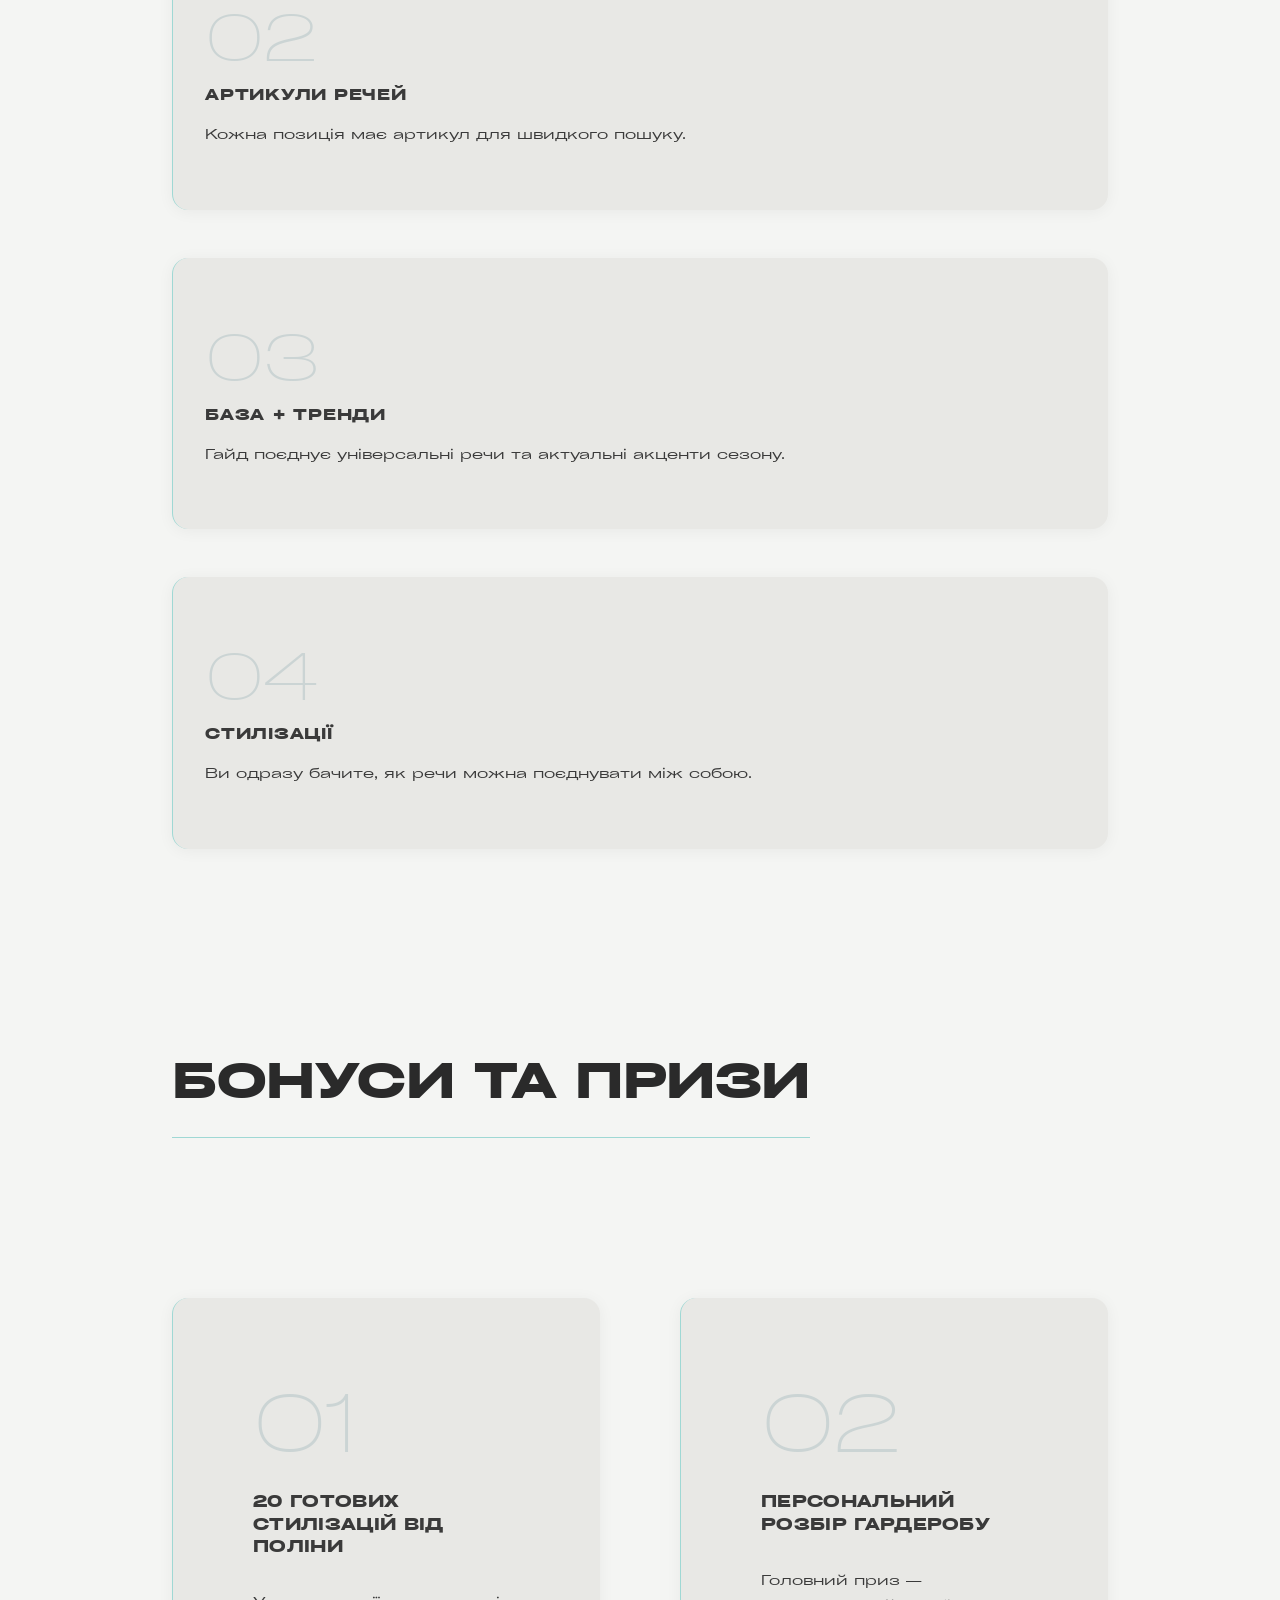
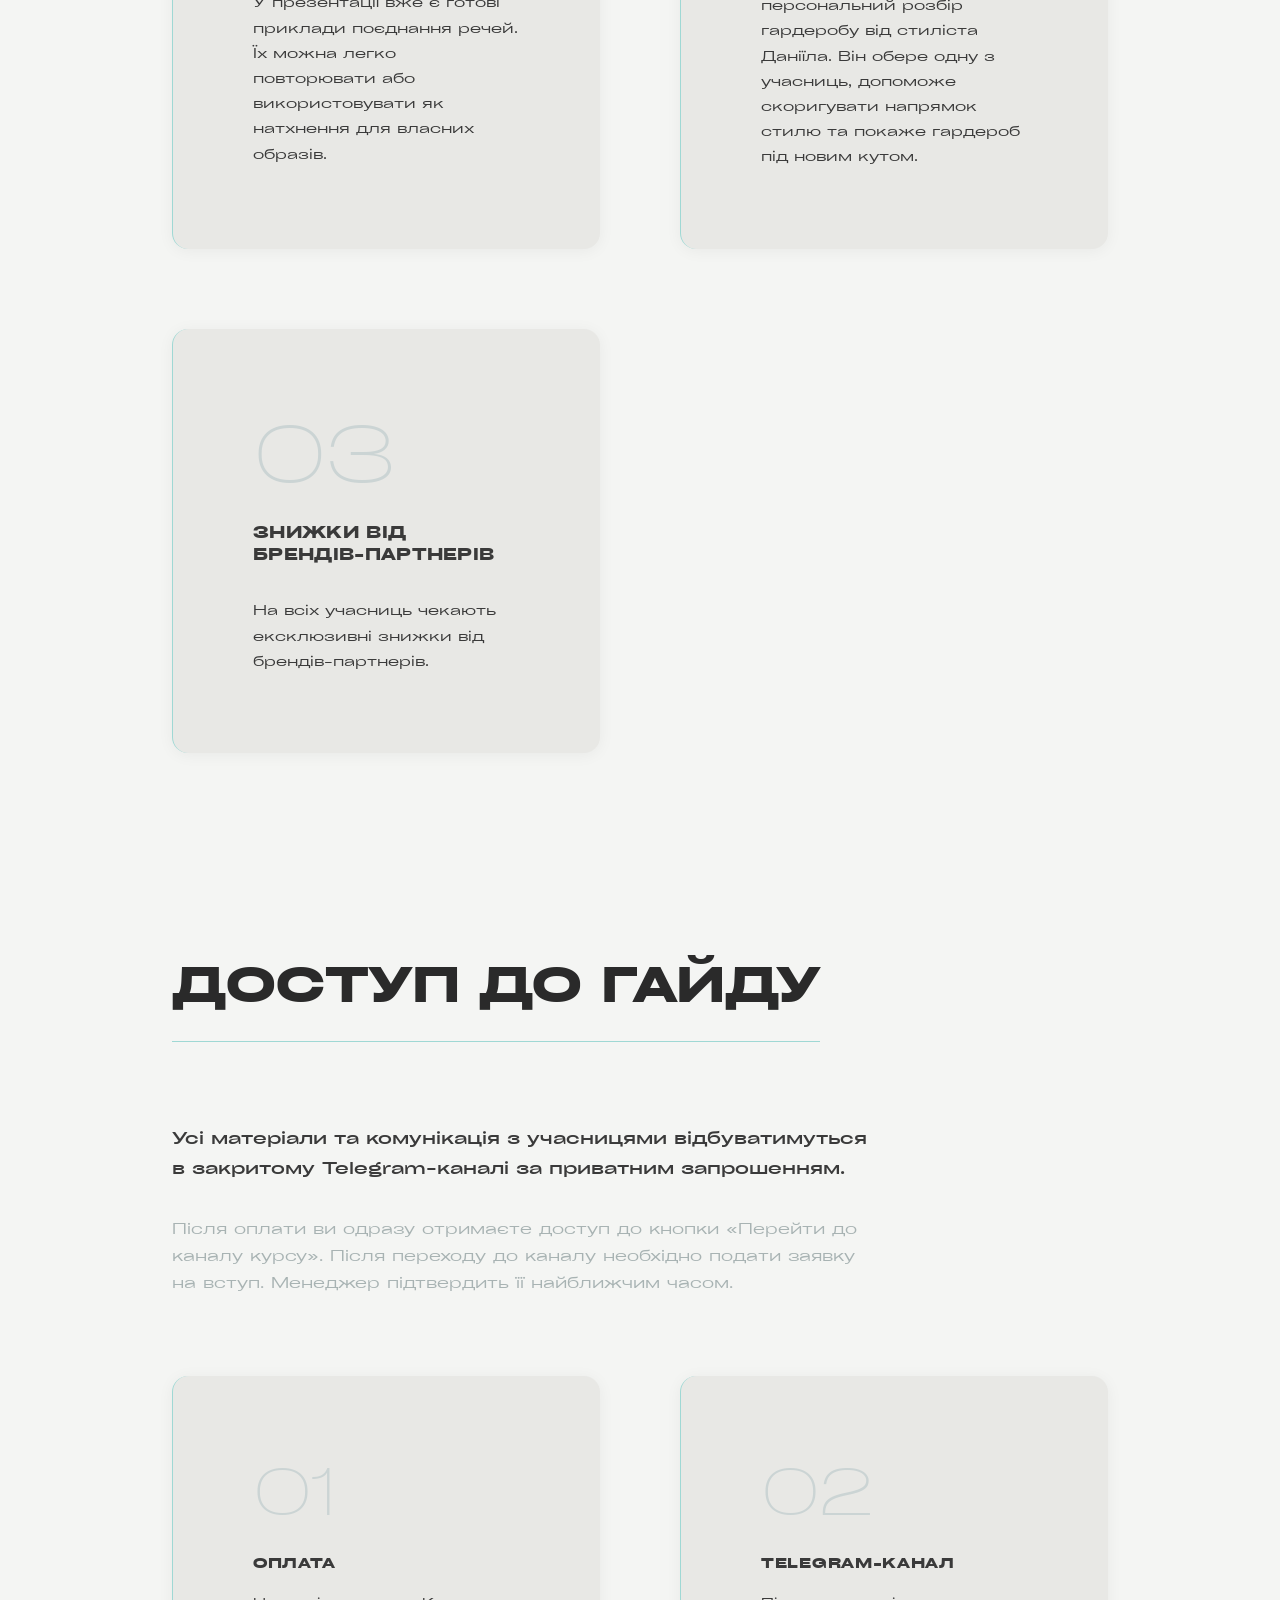
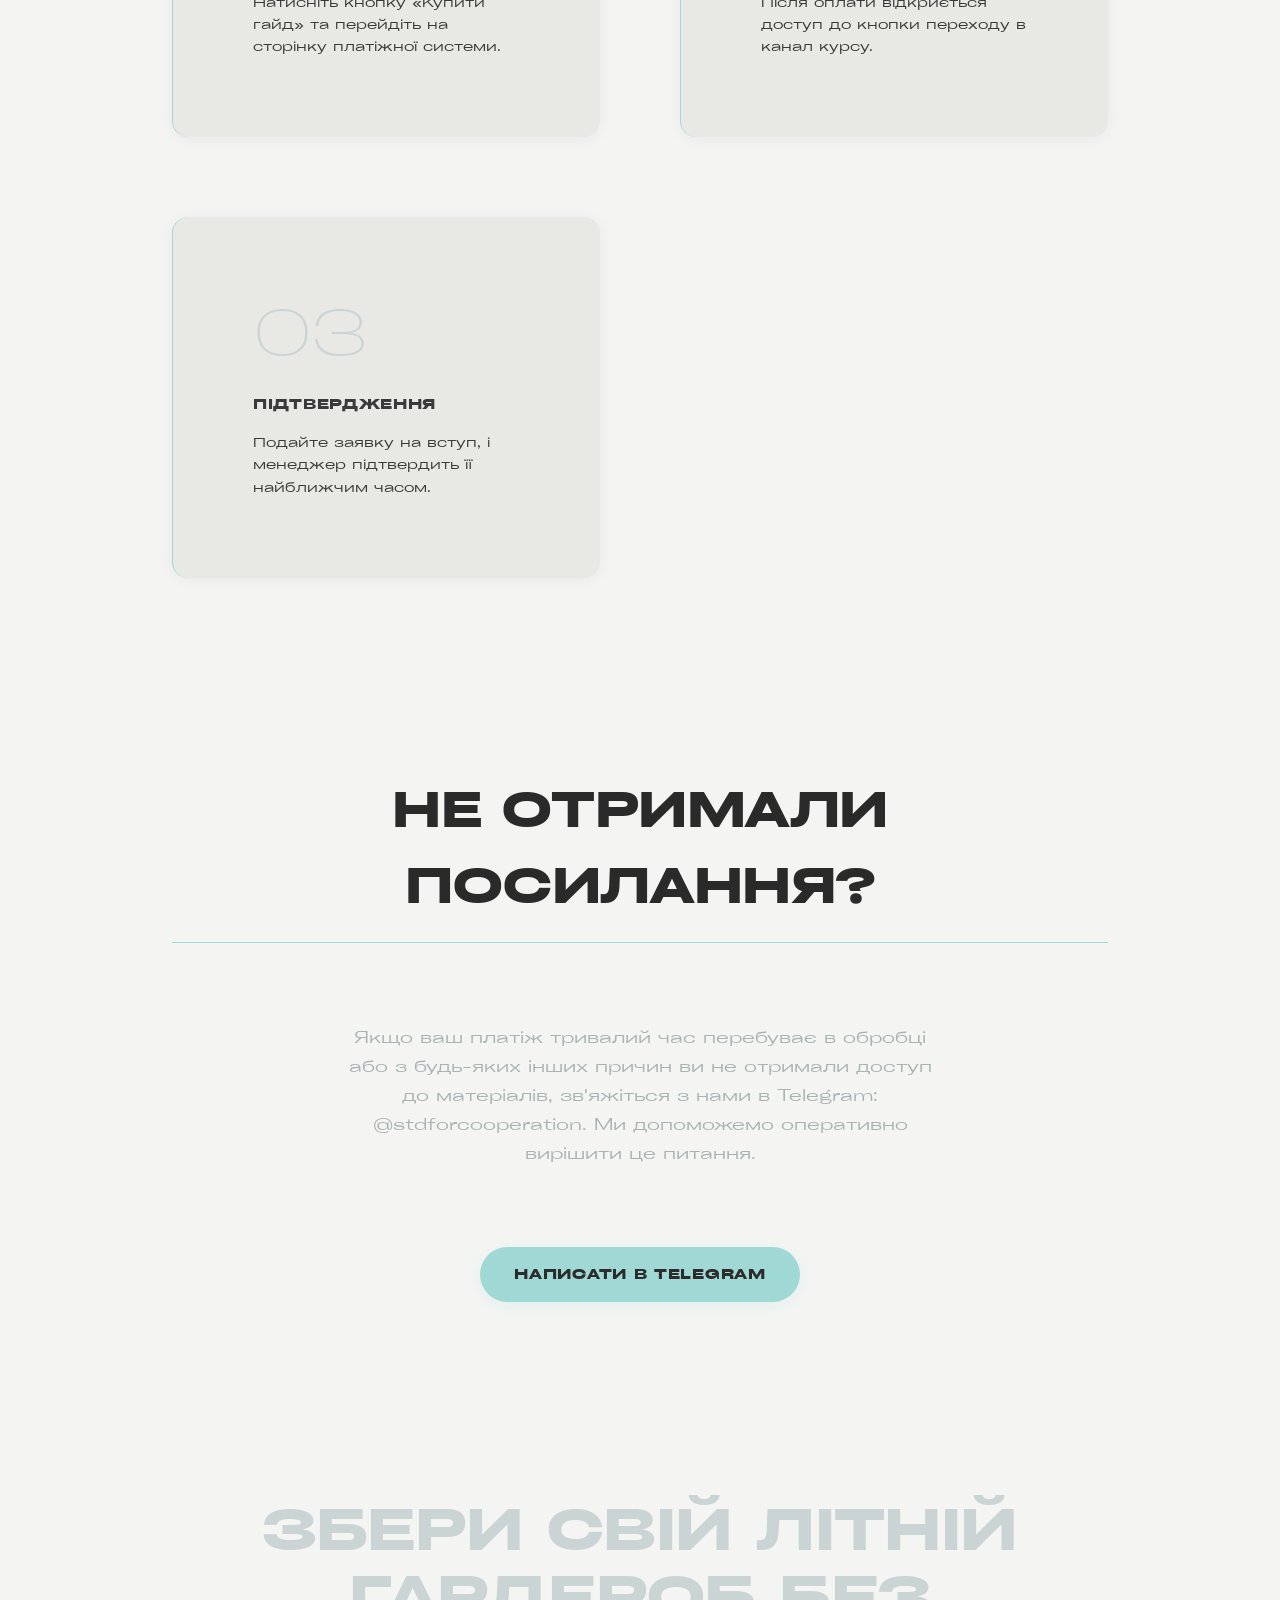
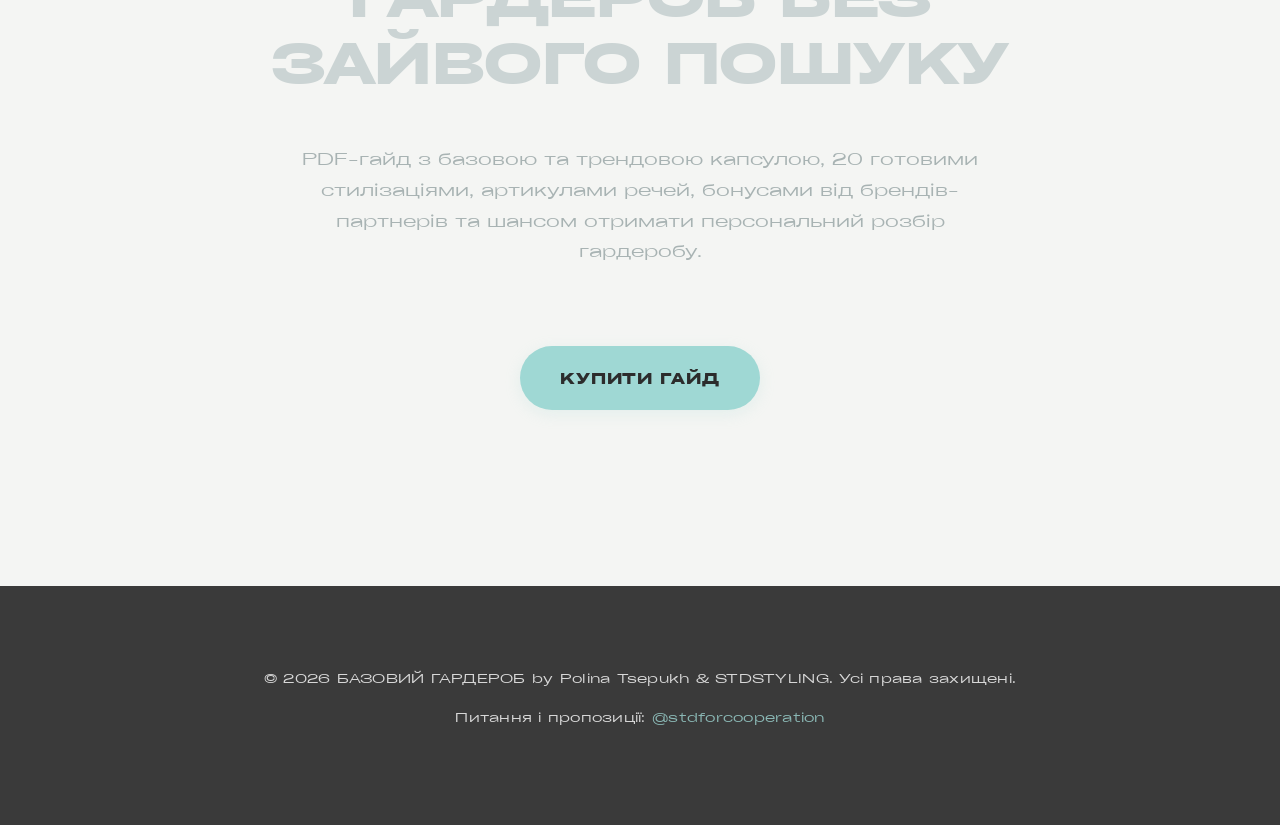
==== commit 5eb56d2e: "Add brand logos to partner cards Replace text placeholders with actual logo images for all 4 brands." ====
--- a/index.html
+++ b/index.html
@@ -108,25 +108,25 @@
                 <div class="partners-grid">
                     <div class="partner-card partner-card--cream">
                         <div class="partner-logo-wrap">
-                            <span class="partner-name">LILCORNER</span>
+                            <img src="images/logo-lilcorner.jpg" alt="LILCORNER" class="partner-logo-img">
                         </div>
                         <p class="partner-handle">@lilcornerr</p>
                     </div>
                     <div class="partner-card partner-card--white">
                         <div class="partner-logo-wrap">
-                            <span class="partner-name">TWEN2'S</span>
+                            <img src="images/logo-twen20s.jpg" alt="TWEN2'S" class="partner-logo-img">
                         </div>
                         <p class="partner-handle">@twen20s</p>
                     </div>
                     <div class="partner-card partner-card--rose">
                         <div class="partner-logo-wrap">
-                            <span class="partner-name">VISHNI</span>
+                            <img src="images/logo-vishni.jpg" alt="VISHNI" class="partner-logo-img">
                         </div>
                         <p class="partner-handle">@vishni.ua</p>
                     </div>
                     <div class="partner-card partner-card--dark">
                         <div class="partner-logo-wrap">
-                            <span class="partner-name">KAPPIE</span>
+                            <img src="images/logo-kappie.jpg" alt="KAPPIE" class="partner-logo-img">
                         </div>
                         <p class="partner-handle">@kappie.accessories</p>
                     </div>
--- a/styles.css
+++ b/styles.css
@@ -894,6 +894,13 @@
     background: rgba(255,255,255,0.12);
 }
 
+.partner-logo-img {
+    width: 100%;
+    height: 100%;
+    object-fit: cover;
+    border-radius: 50%;
+}
+
 .partner-name {
     font-size: 0.563rem;
     font-weight: 700;
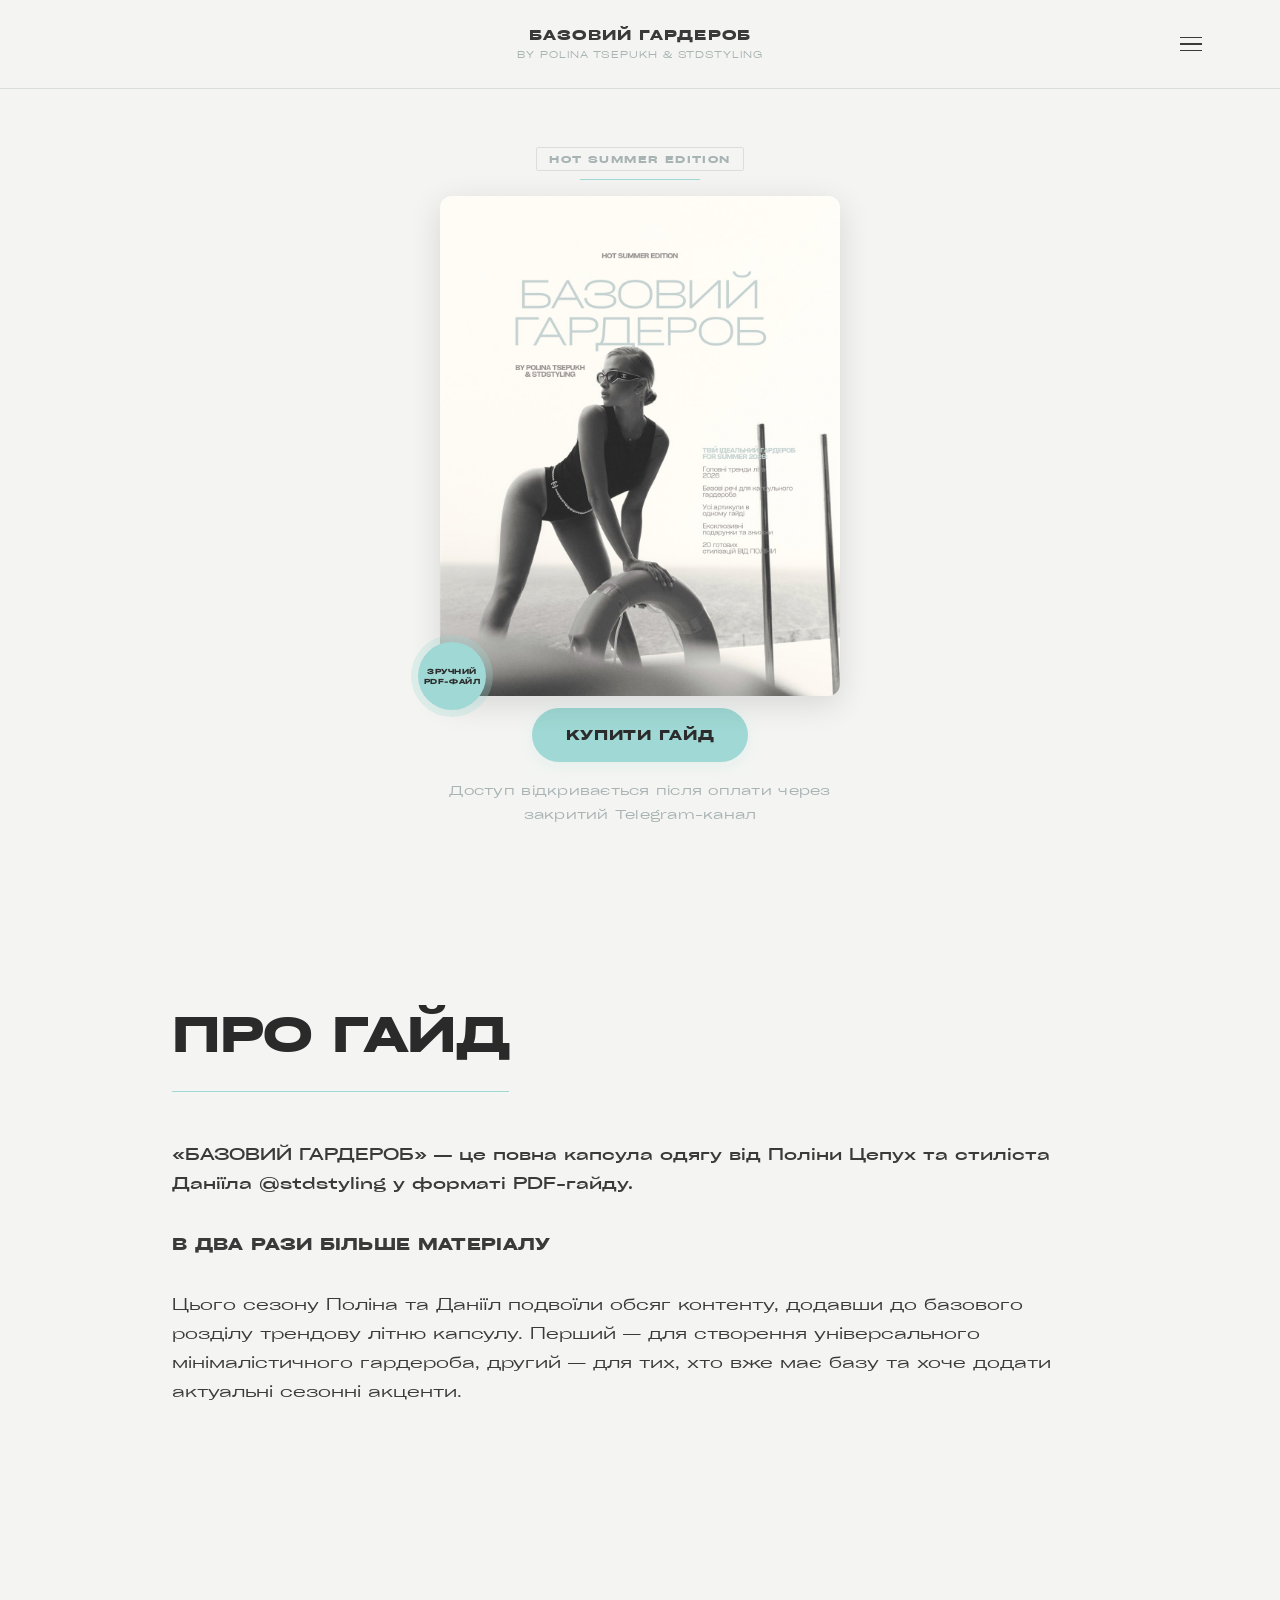
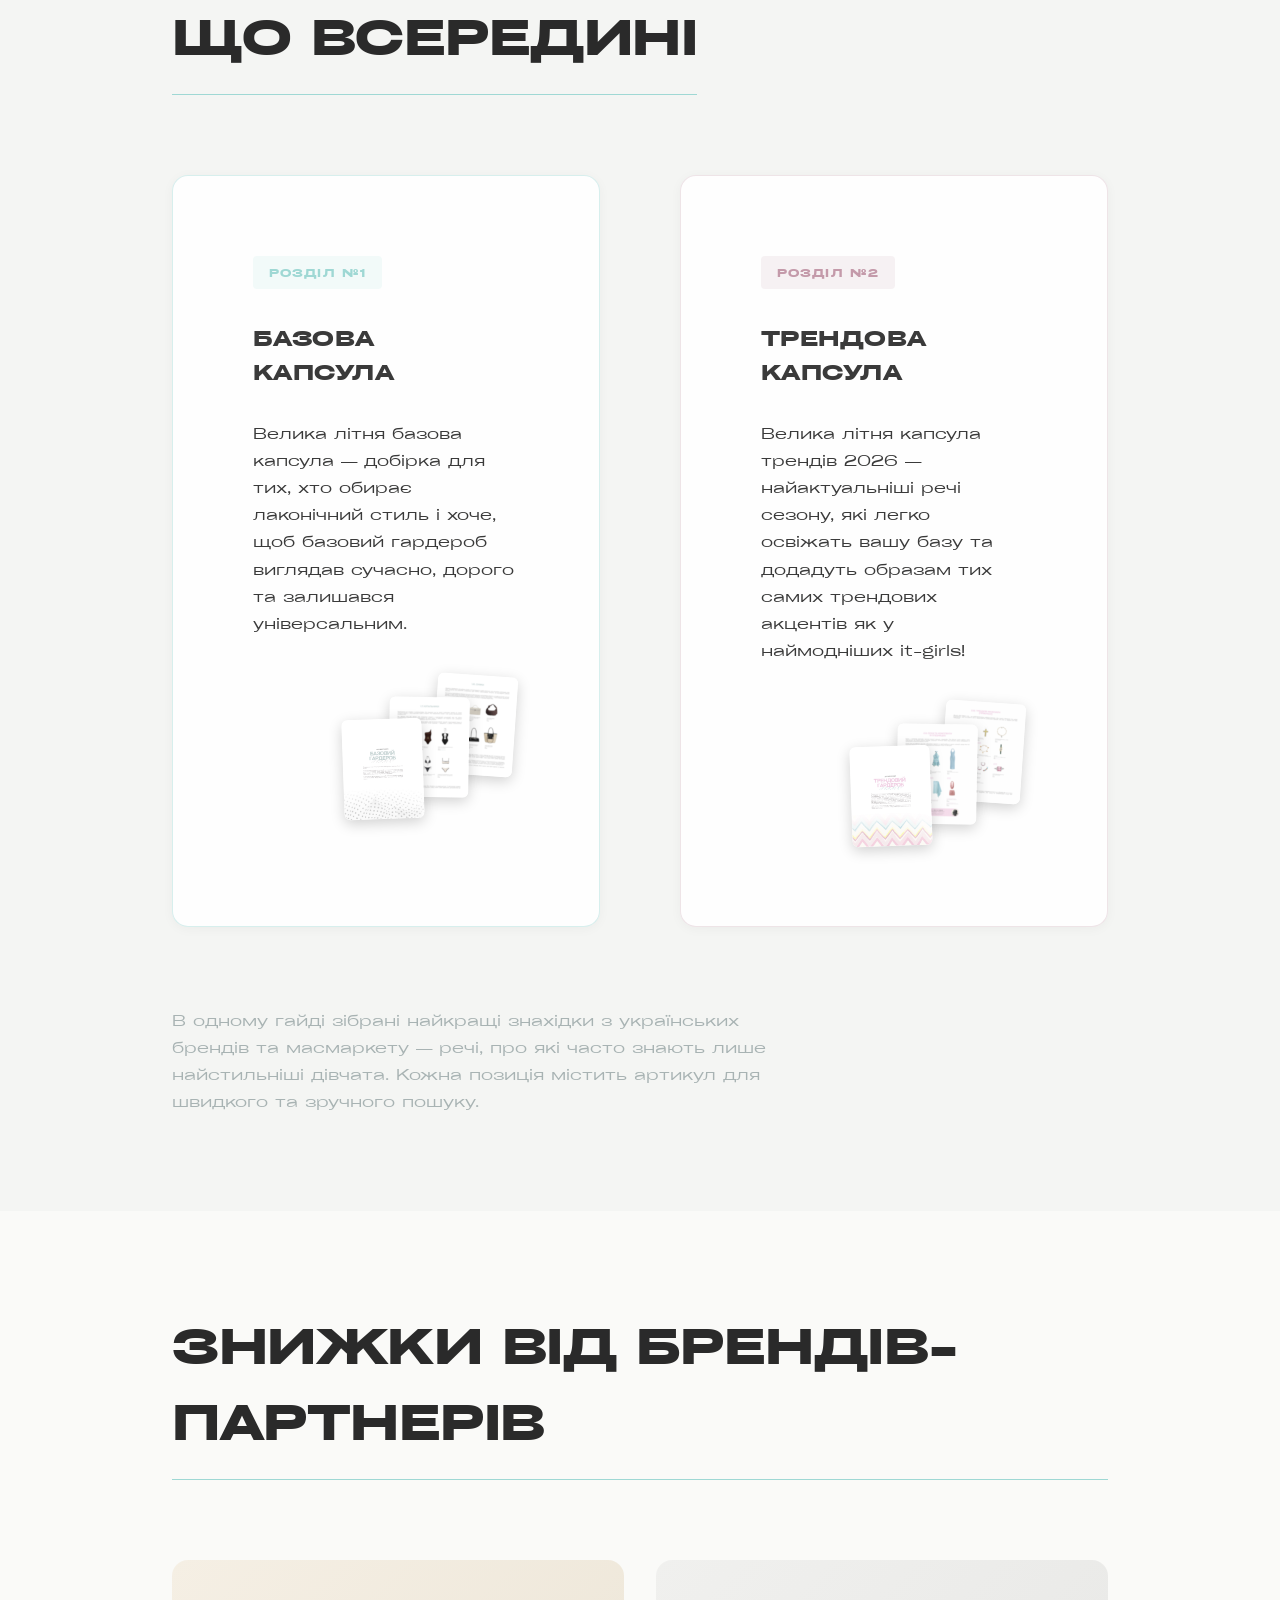
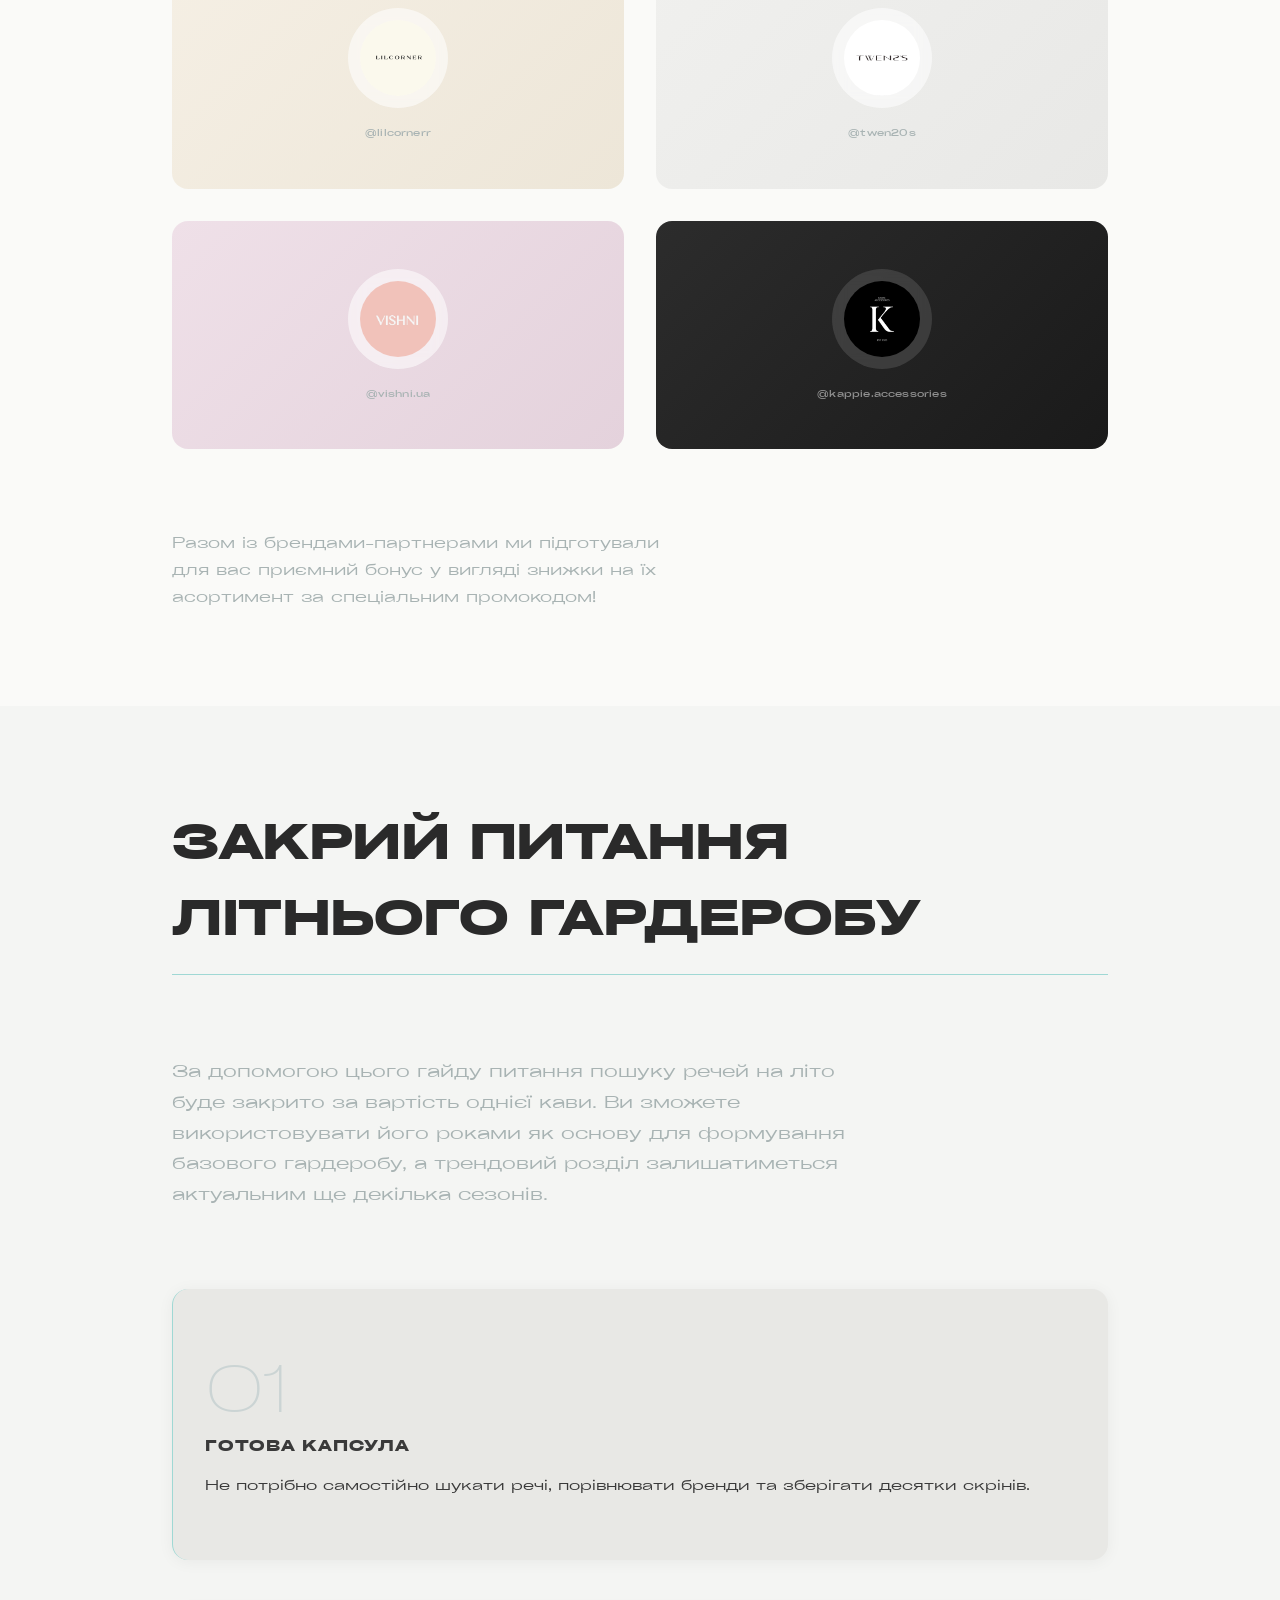
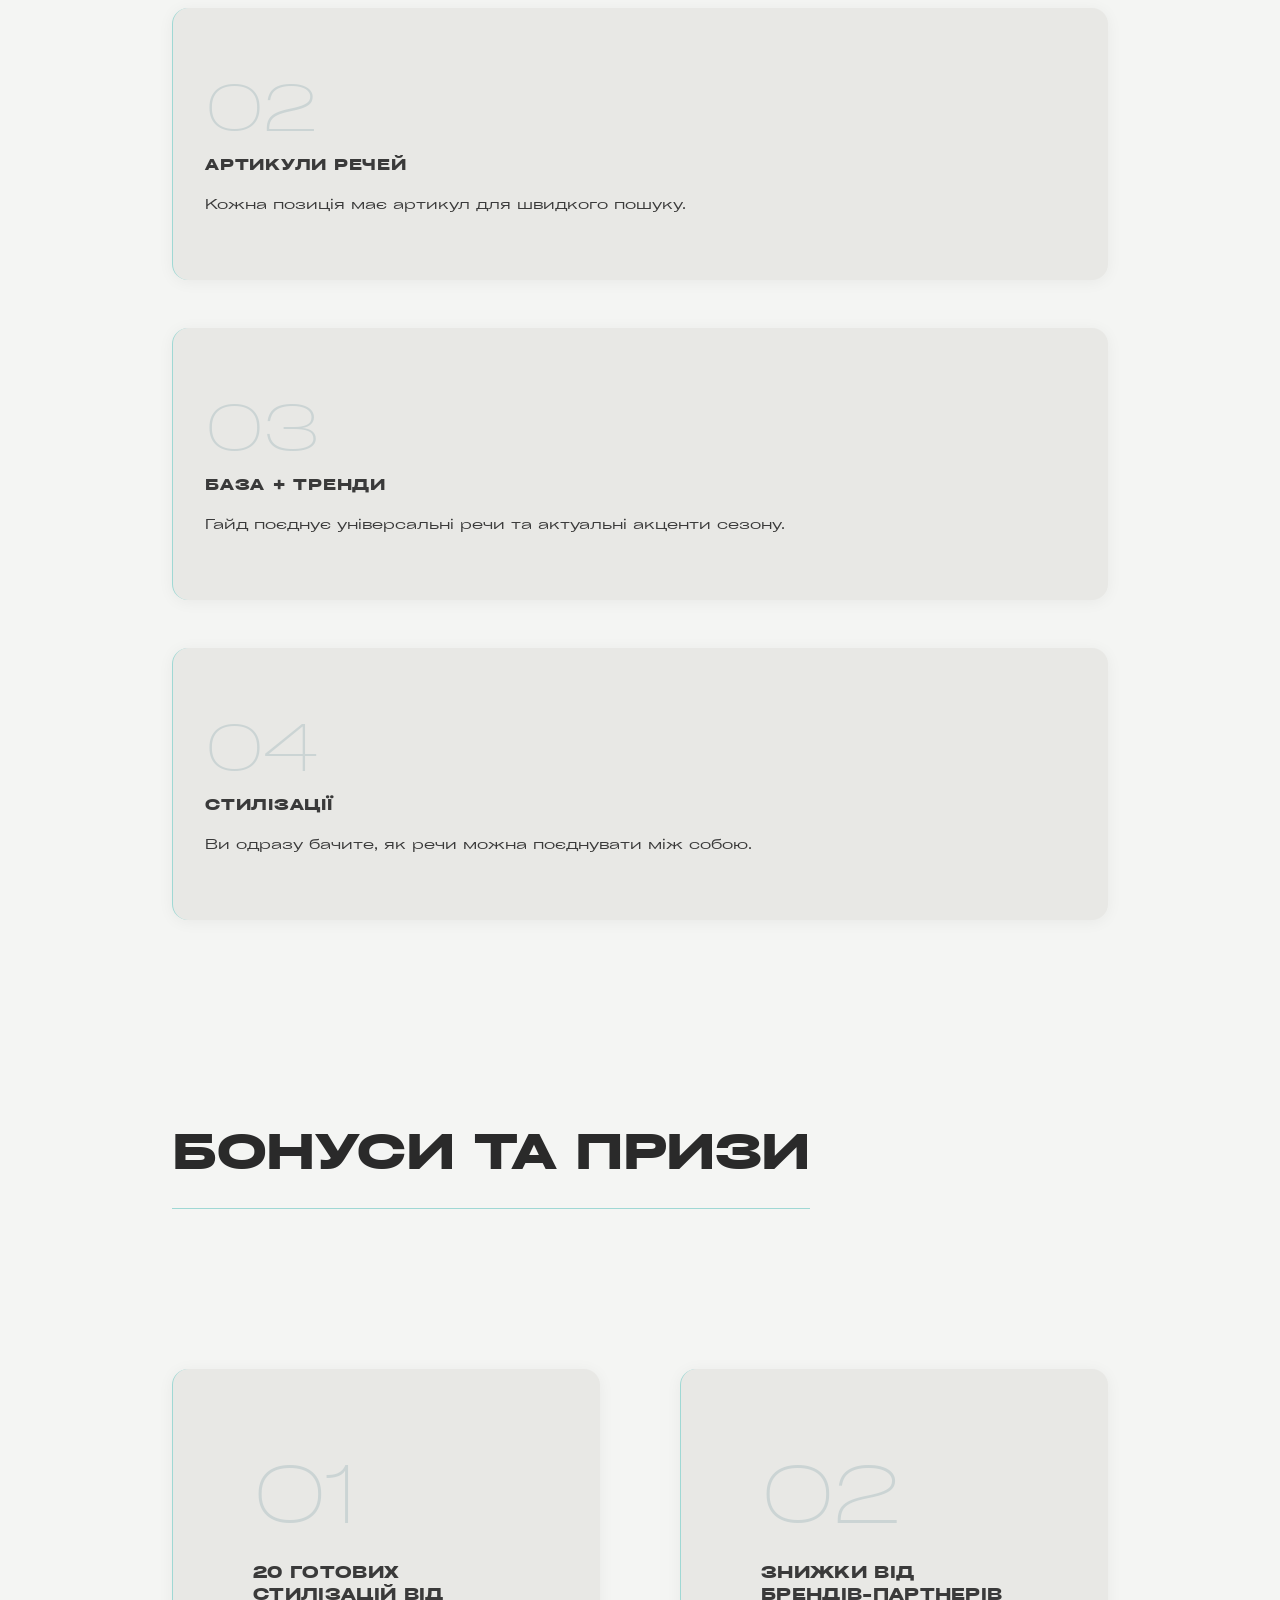
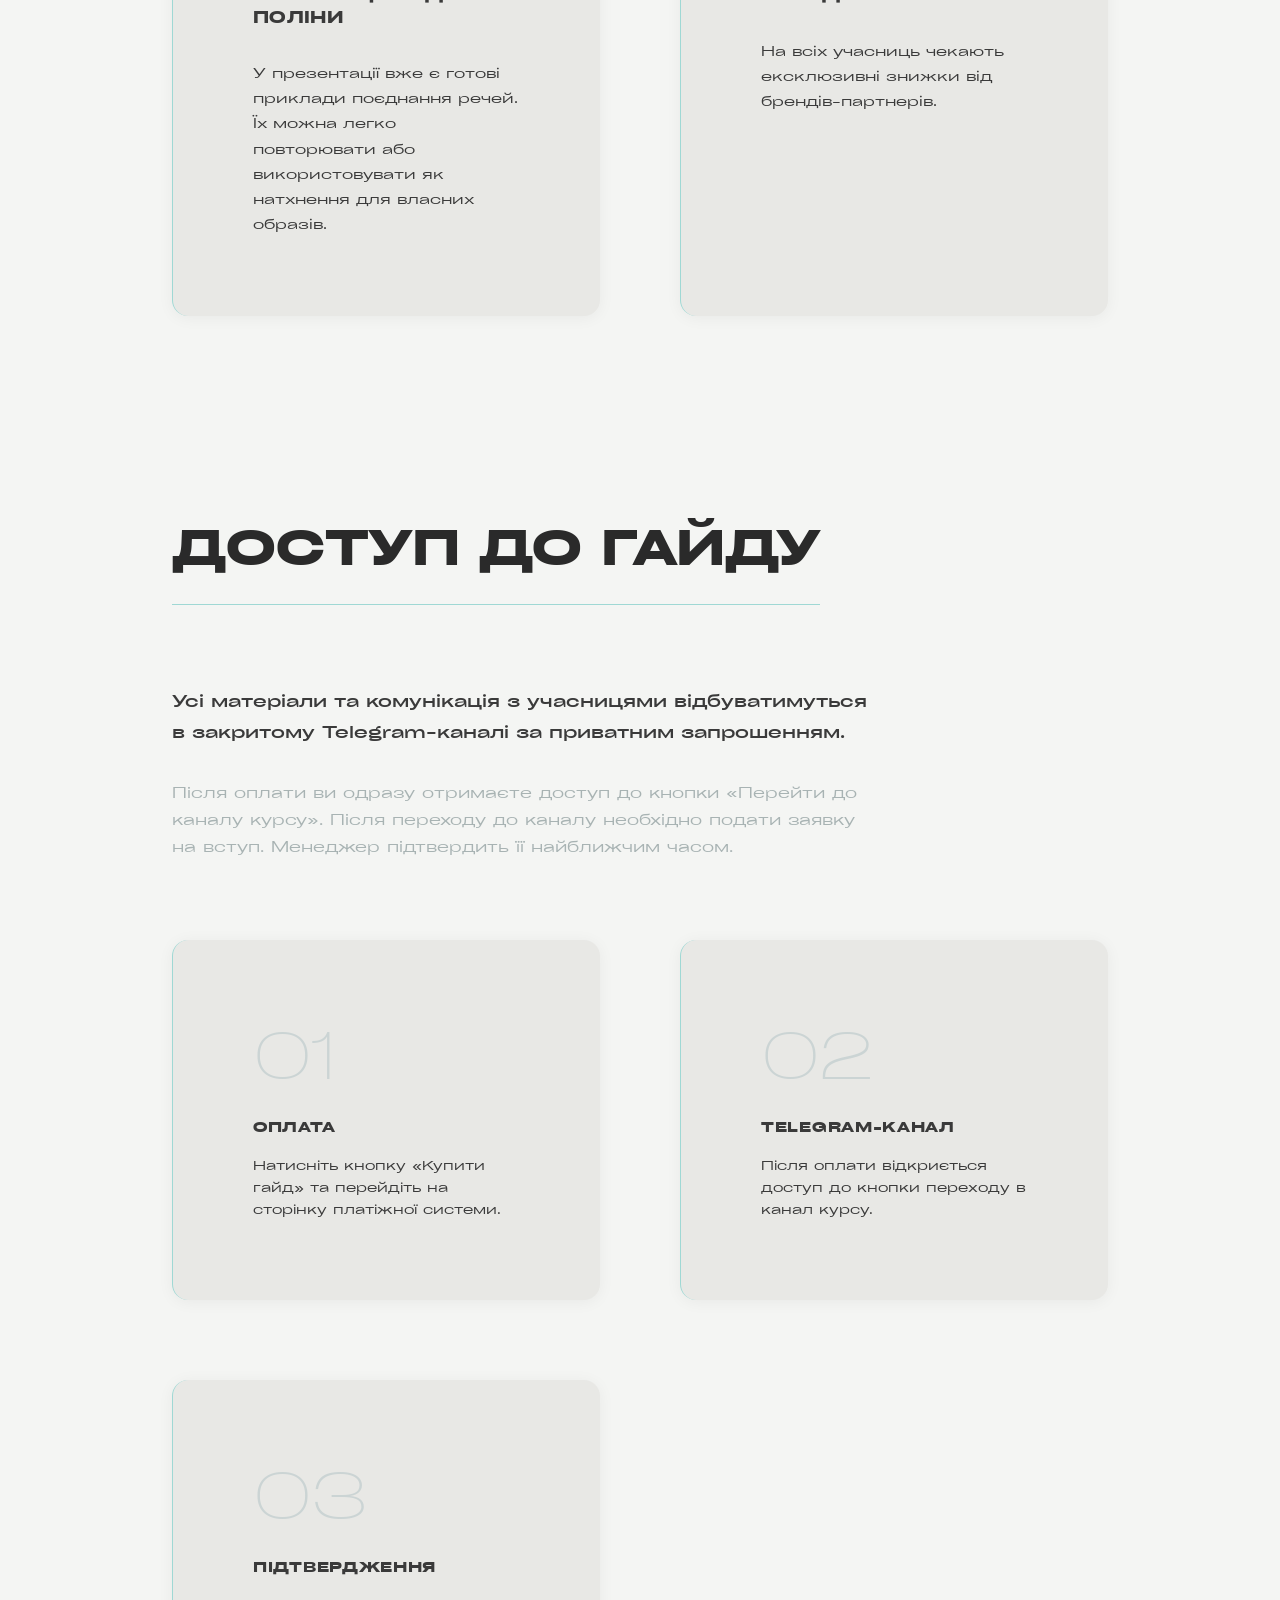
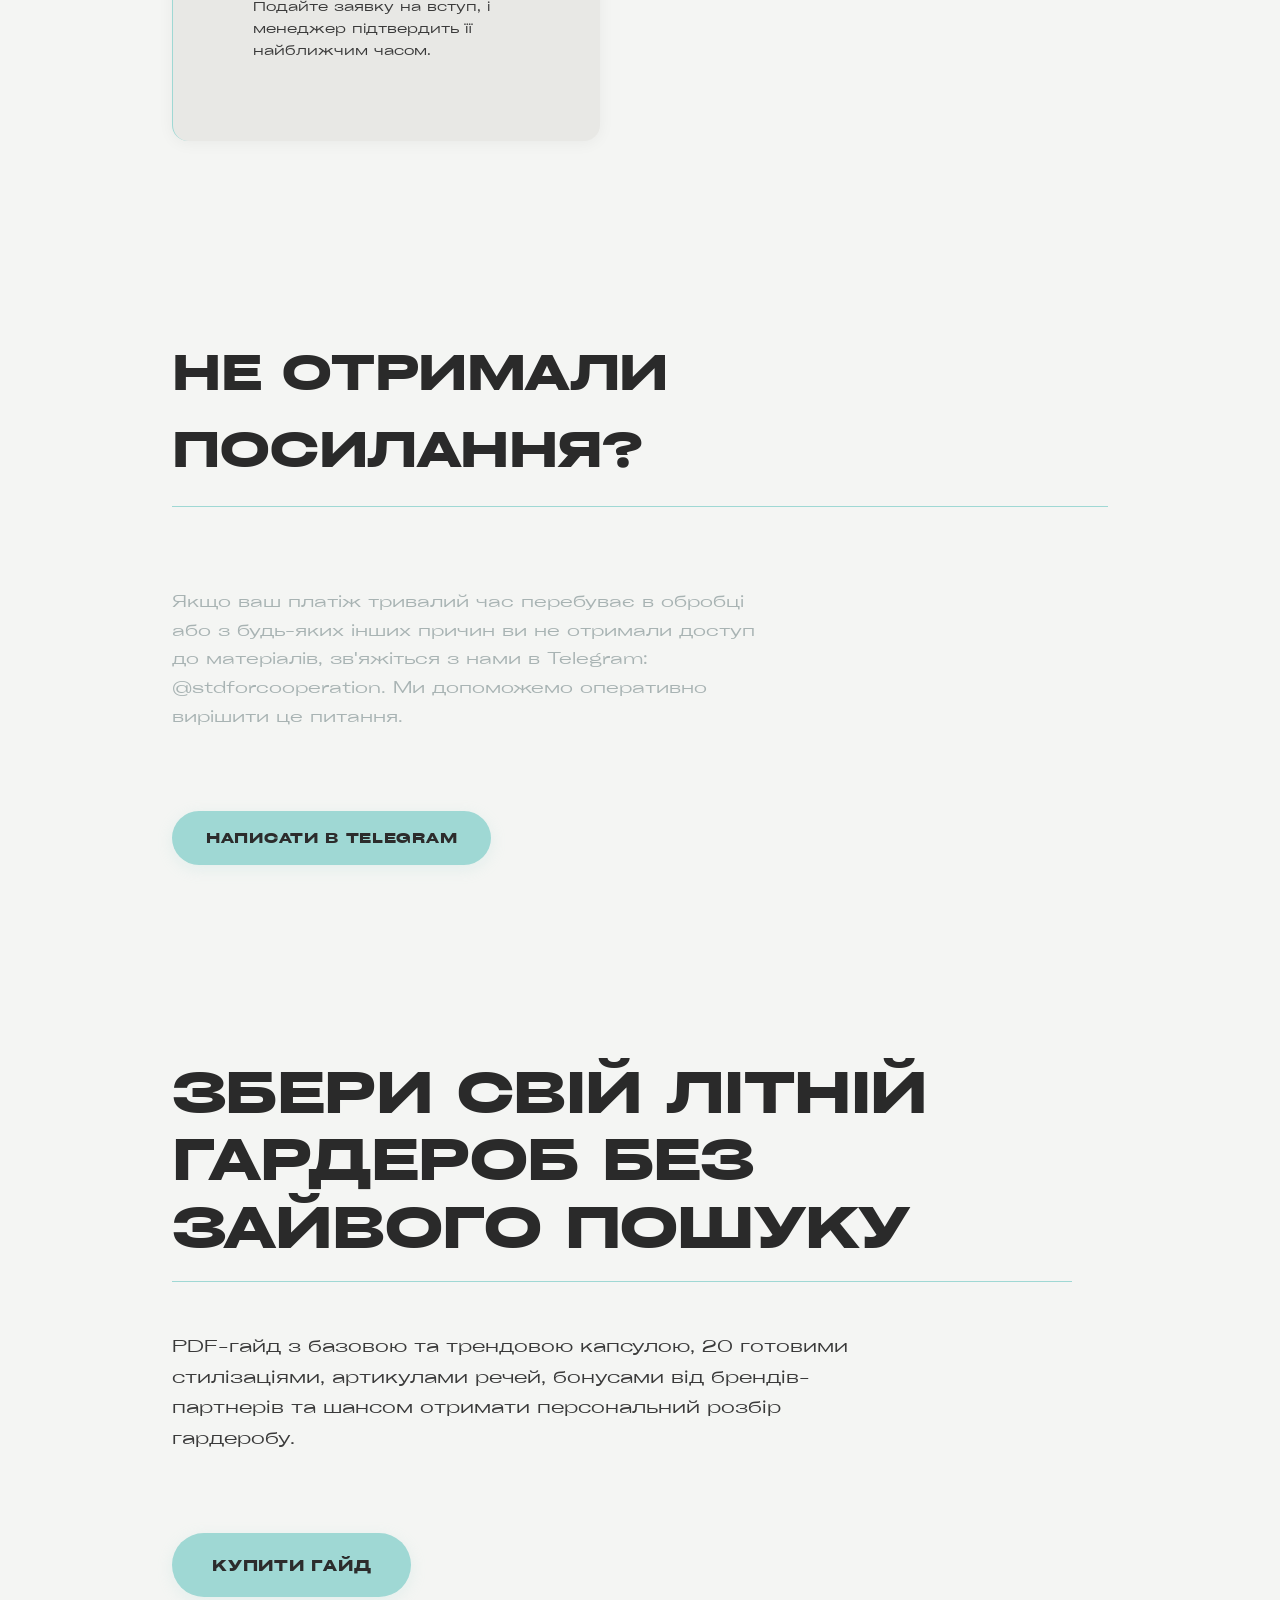
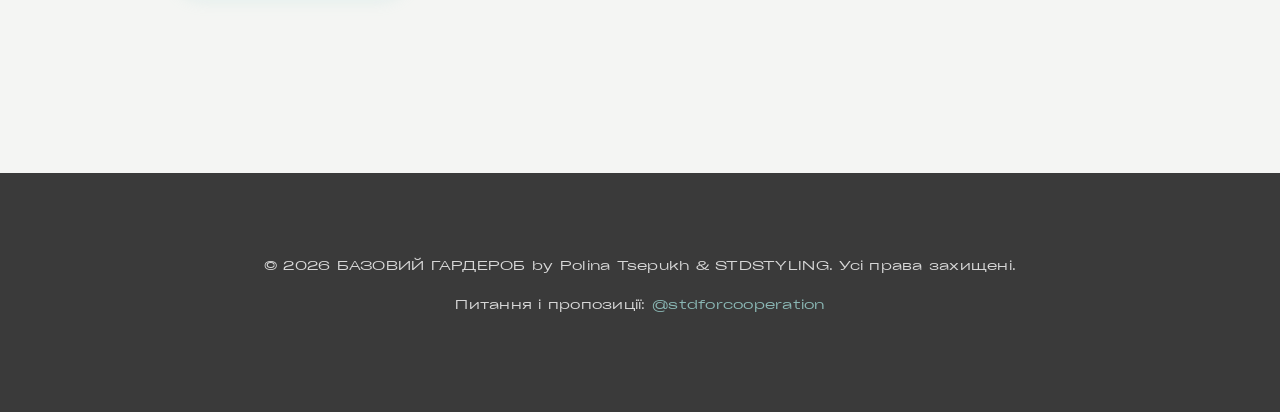
==== commit bd957bf0: "Remove bonus item 02 (personal wardrobe review)" ====
--- a/index.html
+++ b/index.html
@@ -178,11 +178,6 @@
                     </div>
                     <div class="bonus-item">
                         <span class="bonus-number">02</span>
-                        <h3>ПЕРСОНАЛЬНИЙ РОЗБІР ГАРДЕРОБУ</h3>
-                        <p>Головний приз — персональний розбір гардеробу від стиліста Даніїла. Він обере одну з учасниць, допоможе скоригувати напрямок стилю та покаже гардероб під новим кутом.</p>
-                    </div>
-                    <div class="bonus-item">
-                        <span class="bonus-number">03</span>
                         <h3>ЗНИЖКИ ВІД БРЕНДІВ-ПАРТНЕРІВ</h3>
                         <p>На всіх учасниць чекають ексклюзивні знижки від брендів-партнерів.</p>
                     </div>
--- a/styles.css
+++ b/styles.css
@@ -86,6 +86,7 @@
 
 html {
     scroll-behavior: smooth;
+    overflow-x: hidden;
 }
 
 body {
@@ -96,6 +97,8 @@
     font-size: 16px;
     -webkit-font-smoothing: antialiased;
     -moz-osx-font-smoothing: grayscale;
+    overflow-x: hidden;
+    width: 100%;
 }
 
 /* Typography */
@@ -328,7 +331,7 @@
     justify-content: center;
     text-align: center;
     min-height: calc(100svh - 90px);
-    padding: 2vh 2rem 3rem;
+    padding: 2vh var(--space-md) 3rem;
     max-width: 520px;
     margin: 0 auto;
     animation: fadeInUp 0.8s ease-out both;
@@ -424,7 +427,7 @@
 }
 
 .hero-cover-img {
-    width: clamp(280px, 82vw, 360px);
+    width: clamp(240px, 78vw, 360px);
     border-radius: 12px;
     display: block;
     box-shadow: 0 8px 32px rgba(0,0,0,0.12);
@@ -516,6 +519,7 @@
     border: none;
     cursor: pointer;
     text-decoration: none;
+    text-align: center;
 }
 
 .cta-btn-primary {
@@ -573,7 +577,7 @@
     text-transform: uppercase;
     color: #2A2A2A;
     margin-bottom: var(--space-2xl);
-    text-align: center;
+    text-align: left;
     padding-bottom: 0.4em;
     border-bottom: 1px solid var(--tiffany);
     display: inline-block;
@@ -597,7 +601,7 @@
 }
 
 .about-title {
-    text-align: center;
+    text-align: left;
     margin-bottom: var(--space-lg);
 }
 
@@ -703,28 +707,49 @@
     border-color: rgba(214, 188, 198, 0.4);
 }
 
-/* Guide page thumbnails inside card */
+/* Guide page thumbnails inside card — front-left ascending staircase */
 .card-pages {
-    display: flex;
-    gap: 6px;
+    position: relative;
+    height: 150px;
     margin-top: var(--space-md);
-    justify-content: flex-end;
 }
 
 .card-page-img {
-    width: 56px;
-    height: 72px;
+    width: 80px;
+    height: 100px;
     object-fit: cover;
-    border-radius: 4px;
-    box-shadow: 0 2px 8px rgba(0,0,0,0.1);
+    border-radius: 6px;
+    box-shadow: 0 4px 14px rgba(0,0,0,0.18);
+    position: absolute;
+}
+
+.card-page-img:nth-child(1) {
+    right: 96px;
+    bottom: 0;
+    transform: rotate(-2deg);
+    z-index: 3;
+}
+
+.card-page-img:nth-child(2) {
+    right: 50px;
+    bottom: 22px;
+    transform: rotate(1deg);
+    z-index: 2;
+}
+
+.card-page-img:nth-child(3) {
+    right: 4px;
+    bottom: 44px;
+    transform: rotate(4deg);
+    z-index: 1;
 }
 
 .cards-footer {
-    text-align: center;
+    text-align: left;
     font-size: 0.938rem;
     color: var(--text-secondary);
     max-width: 600px;
-    margin: var(--space-lg) auto 0;
+    margin: var(--space-lg) 0 0;
     line-height: 1.8;
 }
 
@@ -737,11 +762,11 @@
 }
 
 .why-intro {
-    text-align: center;
+    text-align: left;
     font-size: 1.063rem;
     color: var(--text-secondary);
     max-width: 700px;
-    margin: 0 auto var(--space-2xl);
+    margin: 0 0 var(--space-2xl);
     line-height: 1.8;
 }
 
@@ -861,6 +886,7 @@
     align-items: center;
     gap: var(--space-sm);
     animation: fadeInUp 0.8s ease-out 0.3s both;
+    min-width: 0;
 }
 
 .partner-card--cream {
@@ -916,11 +942,16 @@
 }
 
 .partner-handle {
-    font-size: 0.688rem;
+    font-size: 0.56rem;
     font-weight: 500;
-    letter-spacing: 0.06em;
+    letter-spacing: 0.02em;
     color: var(--text-secondary);
     text-transform: lowercase;
+    white-space: nowrap;
+    overflow: hidden;
+    text-overflow: ellipsis;
+    text-align: center;
+    width: 100%;
 }
 
 .partner-card--dark .partner-handle {
@@ -928,11 +959,11 @@
 }
 
 .partners-footer {
-    text-align: center;
+    text-align: left;
     font-size: 0.938rem;
     color: var(--text-secondary);
     max-width: 520px;
-    margin: 0 auto;
+    margin: 0;
     line-height: 1.8;
 }
 
@@ -1016,14 +1047,14 @@
 
 .support-section {
     padding: var(--space-3xl) var(--space-md);
-    text-align: center;
+    text-align: left;
 }
 
 .support-text {
     font-size: 1rem;
     color: var(--text-secondary);
     max-width: 600px;
-    margin: 0 auto var(--space-2xl);
+    margin: 0 0 var(--space-2xl);
     line-height: 1.8;
 }
 
@@ -1033,7 +1064,7 @@
 
 .final-section {
     padding: var(--space-3xl) var(--space-md);
-    text-align: center;
+    text-align: left;
     background: linear-gradient(180deg, #FAFAF8 0%, #F8F8F6 100%);
 }
 
@@ -1042,20 +1073,21 @@
     font-weight: 700;
     letter-spacing: -0.01em;
     text-transform: uppercase;
-    color: var(--text-light);
+    color: #2A2A2A;
     margin-bottom: var(--space-lg);
     line-height: 1.2;
     max-width: 900px;
-    margin-left: auto;
-    margin-right: auto;
+    padding-bottom: 0.4em;
+    border-bottom: 1px solid var(--tiffany);
+    display: inline-block;
     animation: fadeInUp 0.8s ease-out both;
 }
 
 .final-subtitle {
     font-size: 1.063rem;
-    color: var(--text-secondary);
+    color: var(--text-primary);
     max-width: 700px;
-    margin: 0 auto var(--space-2xl);
+    margin: 0 0 var(--space-2xl);
     line-height: 1.8;
     animation: fadeInUp 0.8s ease-out 0.1s both;
 }
@@ -1109,6 +1141,7 @@
 
 @media (max-width: 768px) {
     :root {
+        --space-md: 1.25rem;
         --space-lg: 2rem;
         --space-xl: 2.5rem;
         --space-2xl: 3rem;
@@ -1171,6 +1204,23 @@
 
     .bonus-item {
         padding: var(--space-lg);
+    }
+
+    .partner-logo-wrap {
+        width: 80px;
+        height: 80px;
+    }
+
+    .partner-card {
+        padding: var(--space-lg) var(--space-sm);
+    }
+
+    .hero-pdf-badge {
+        width: 76px;
+        height: 76px;
+        font-size: 0.55rem;
+        left: -18px;
+        bottom: -16px;
     }
 }
 
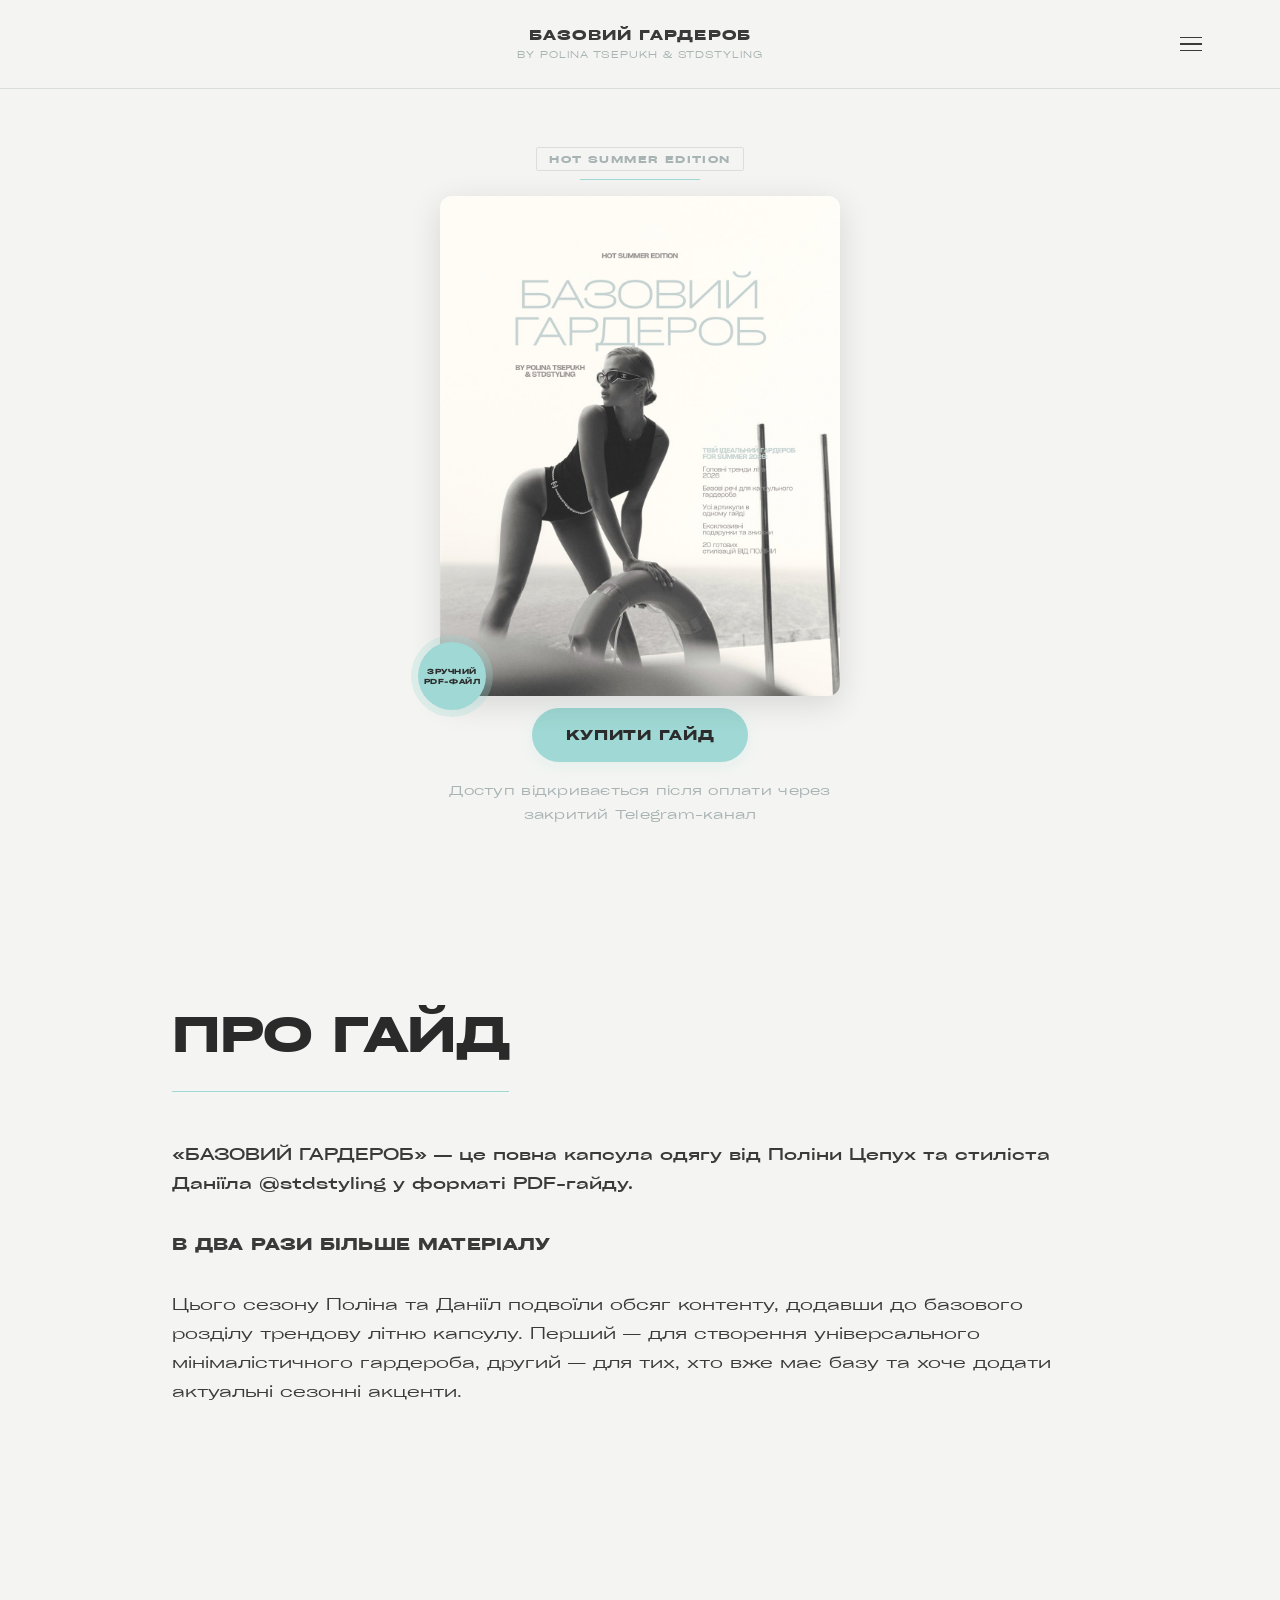
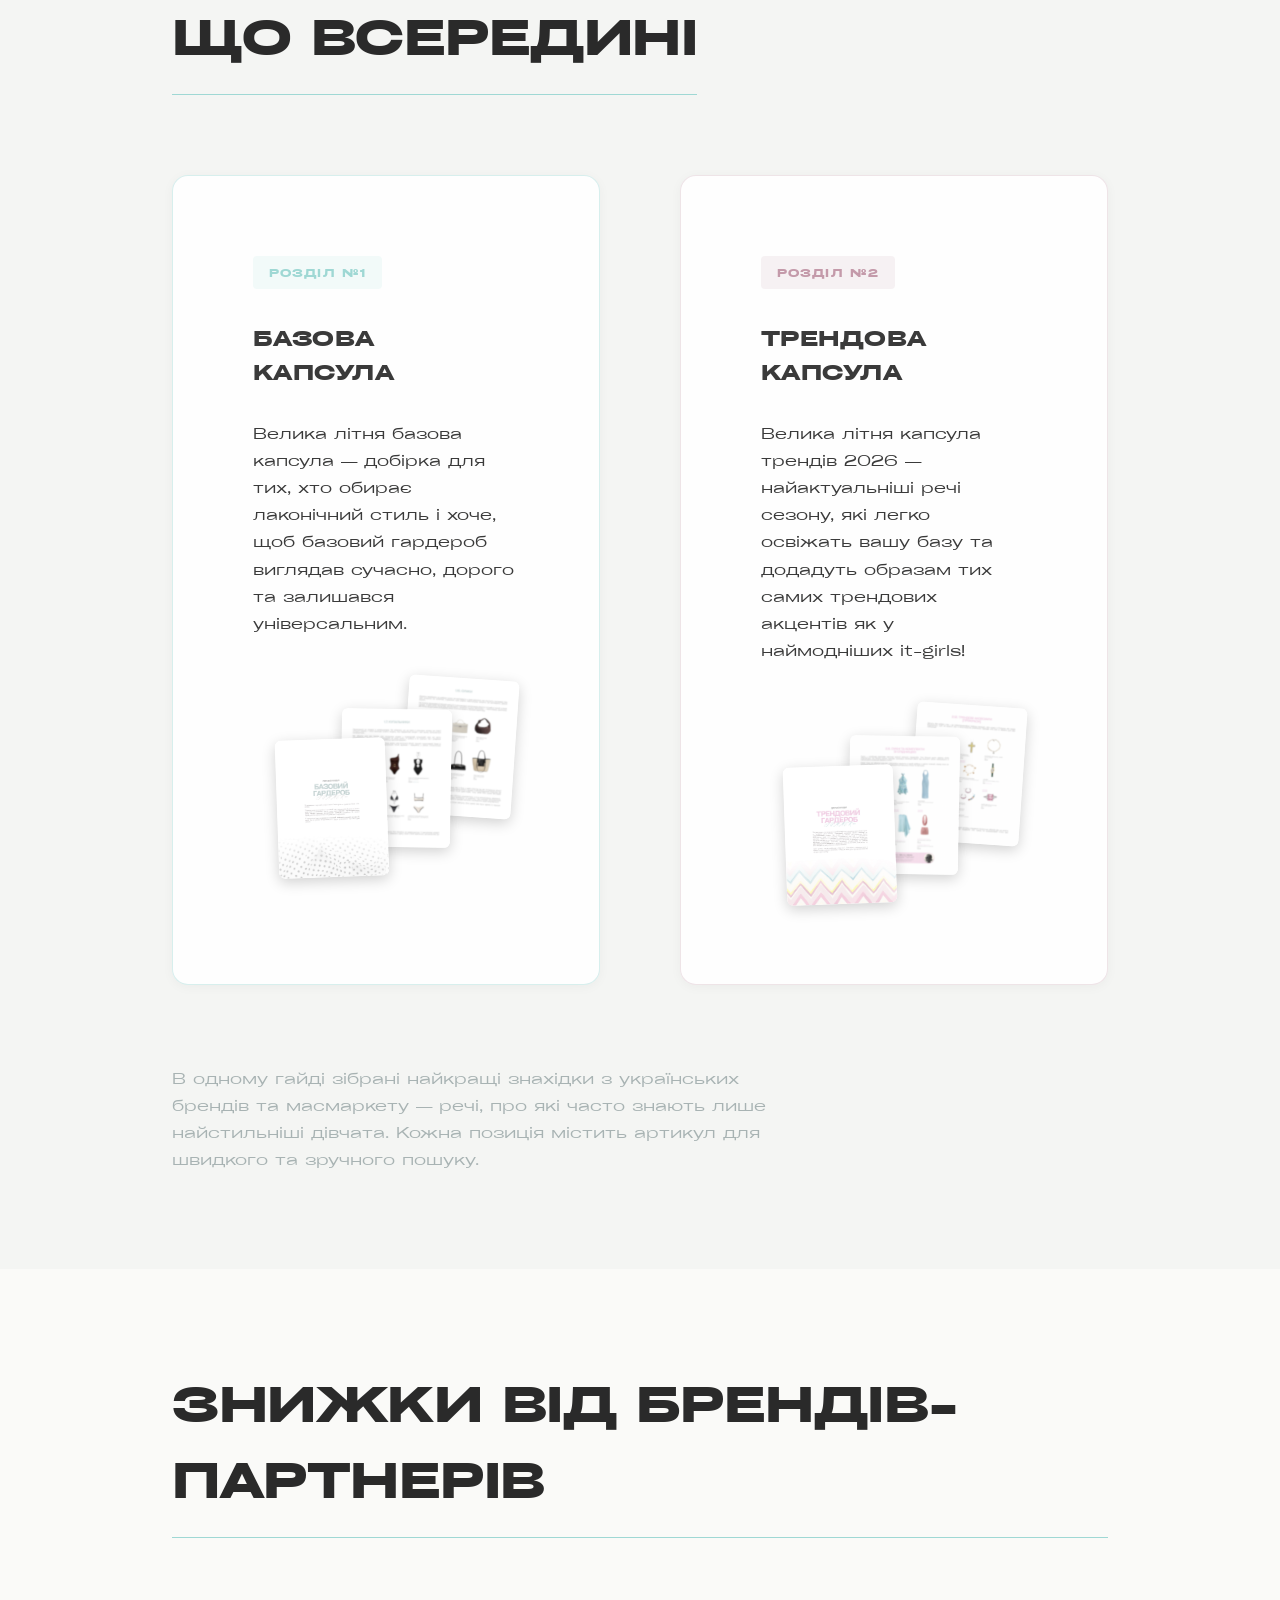
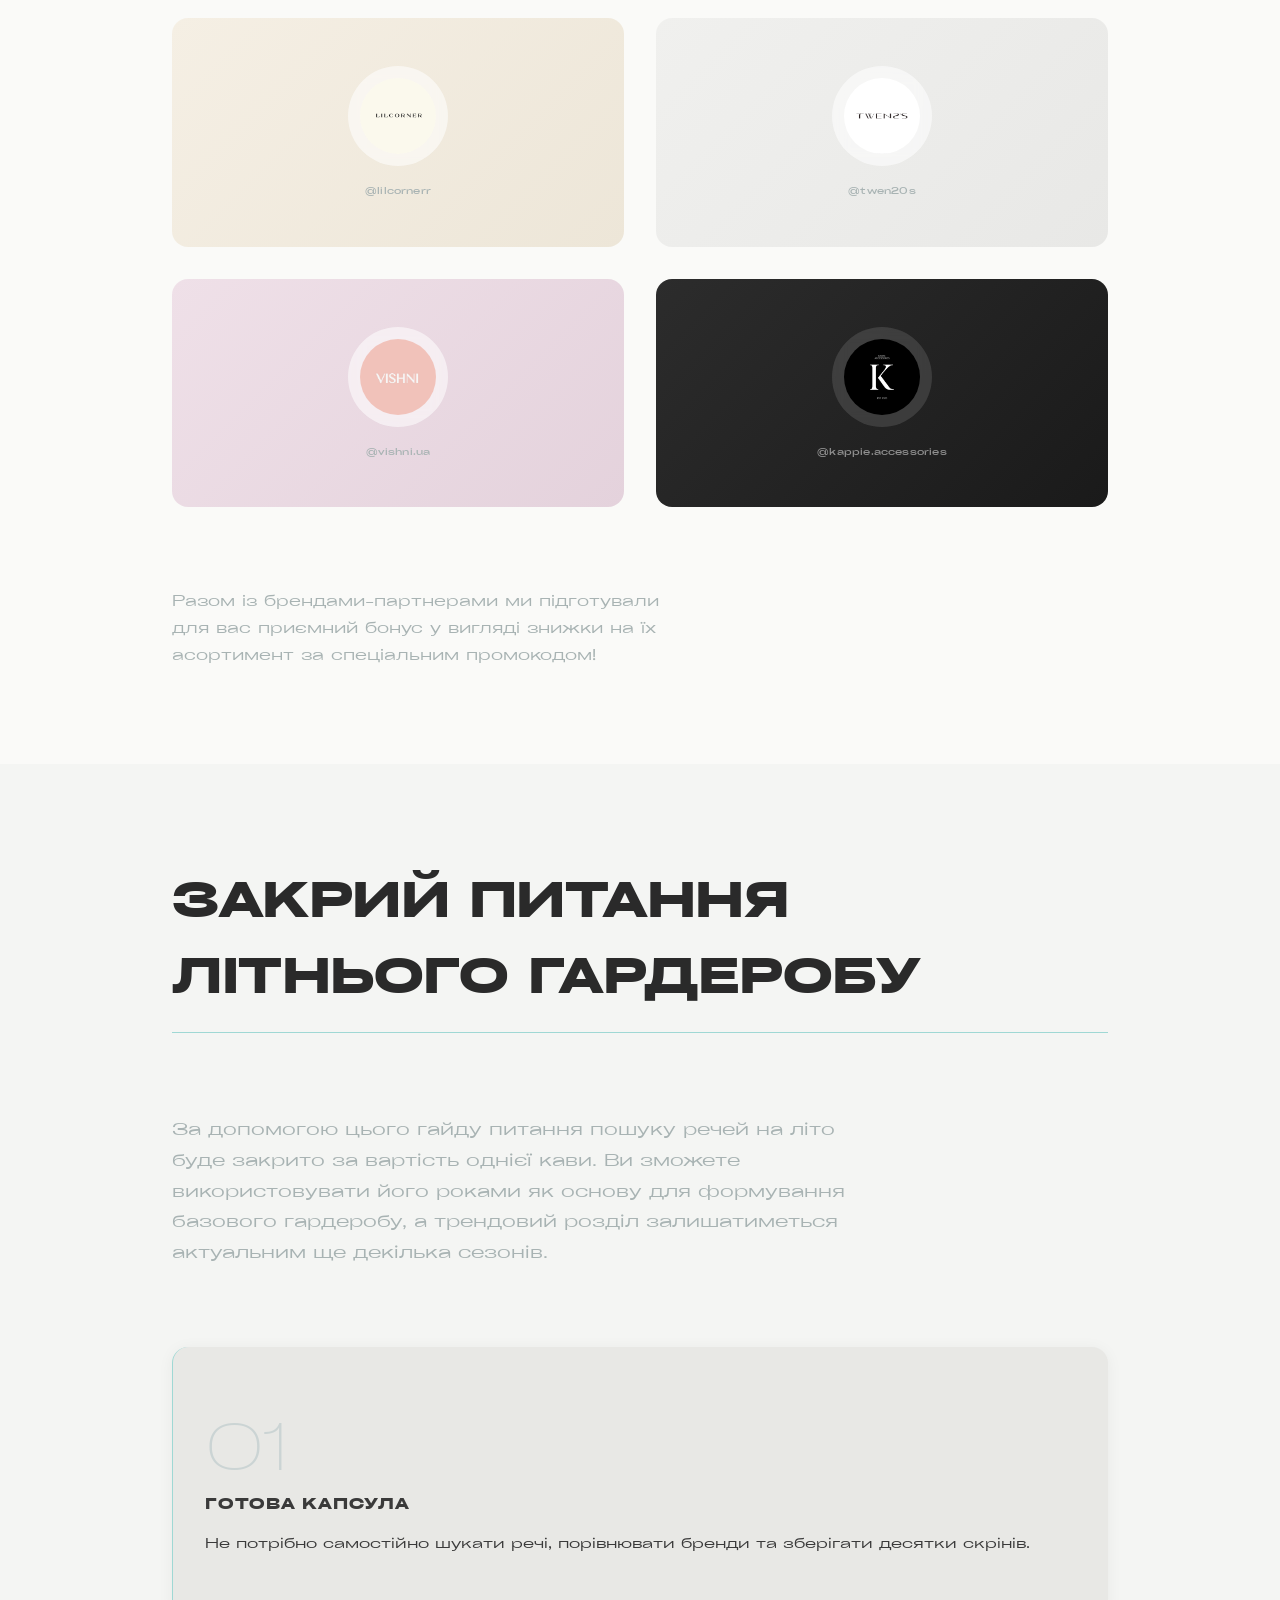
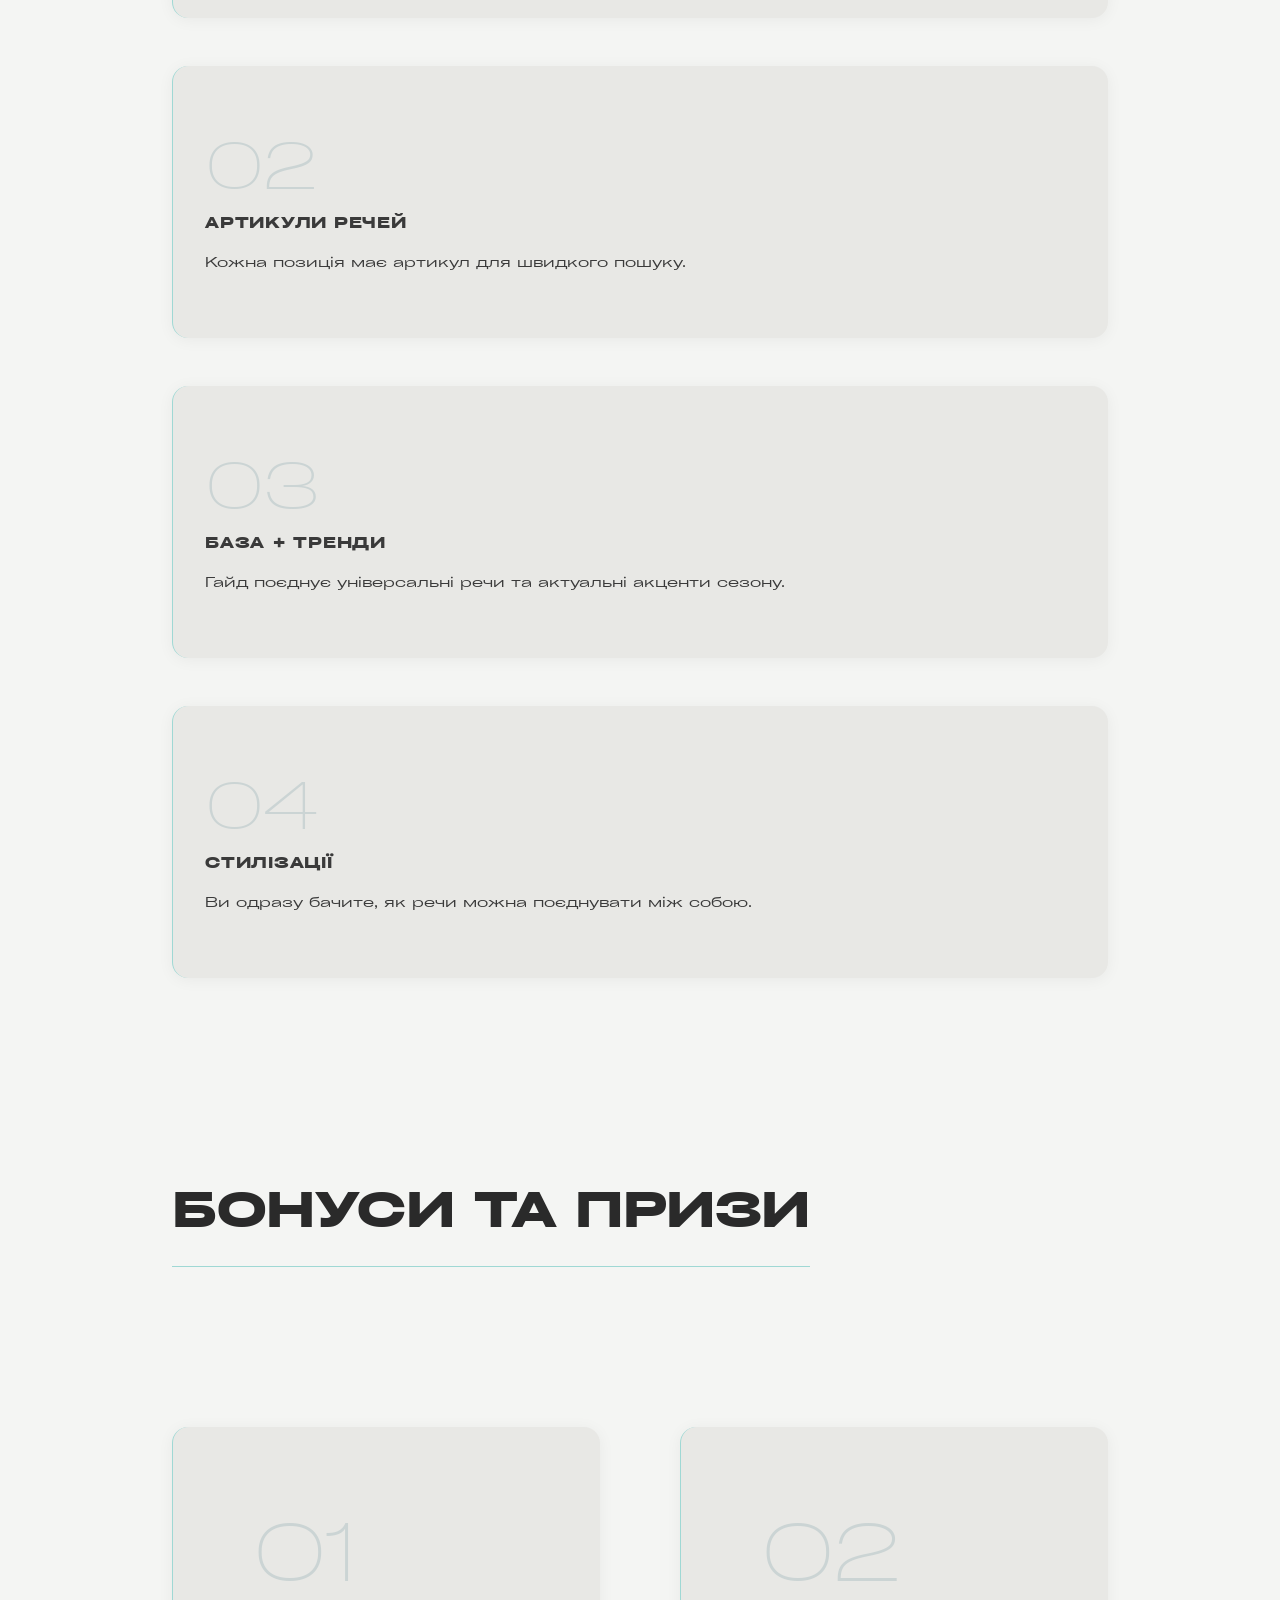
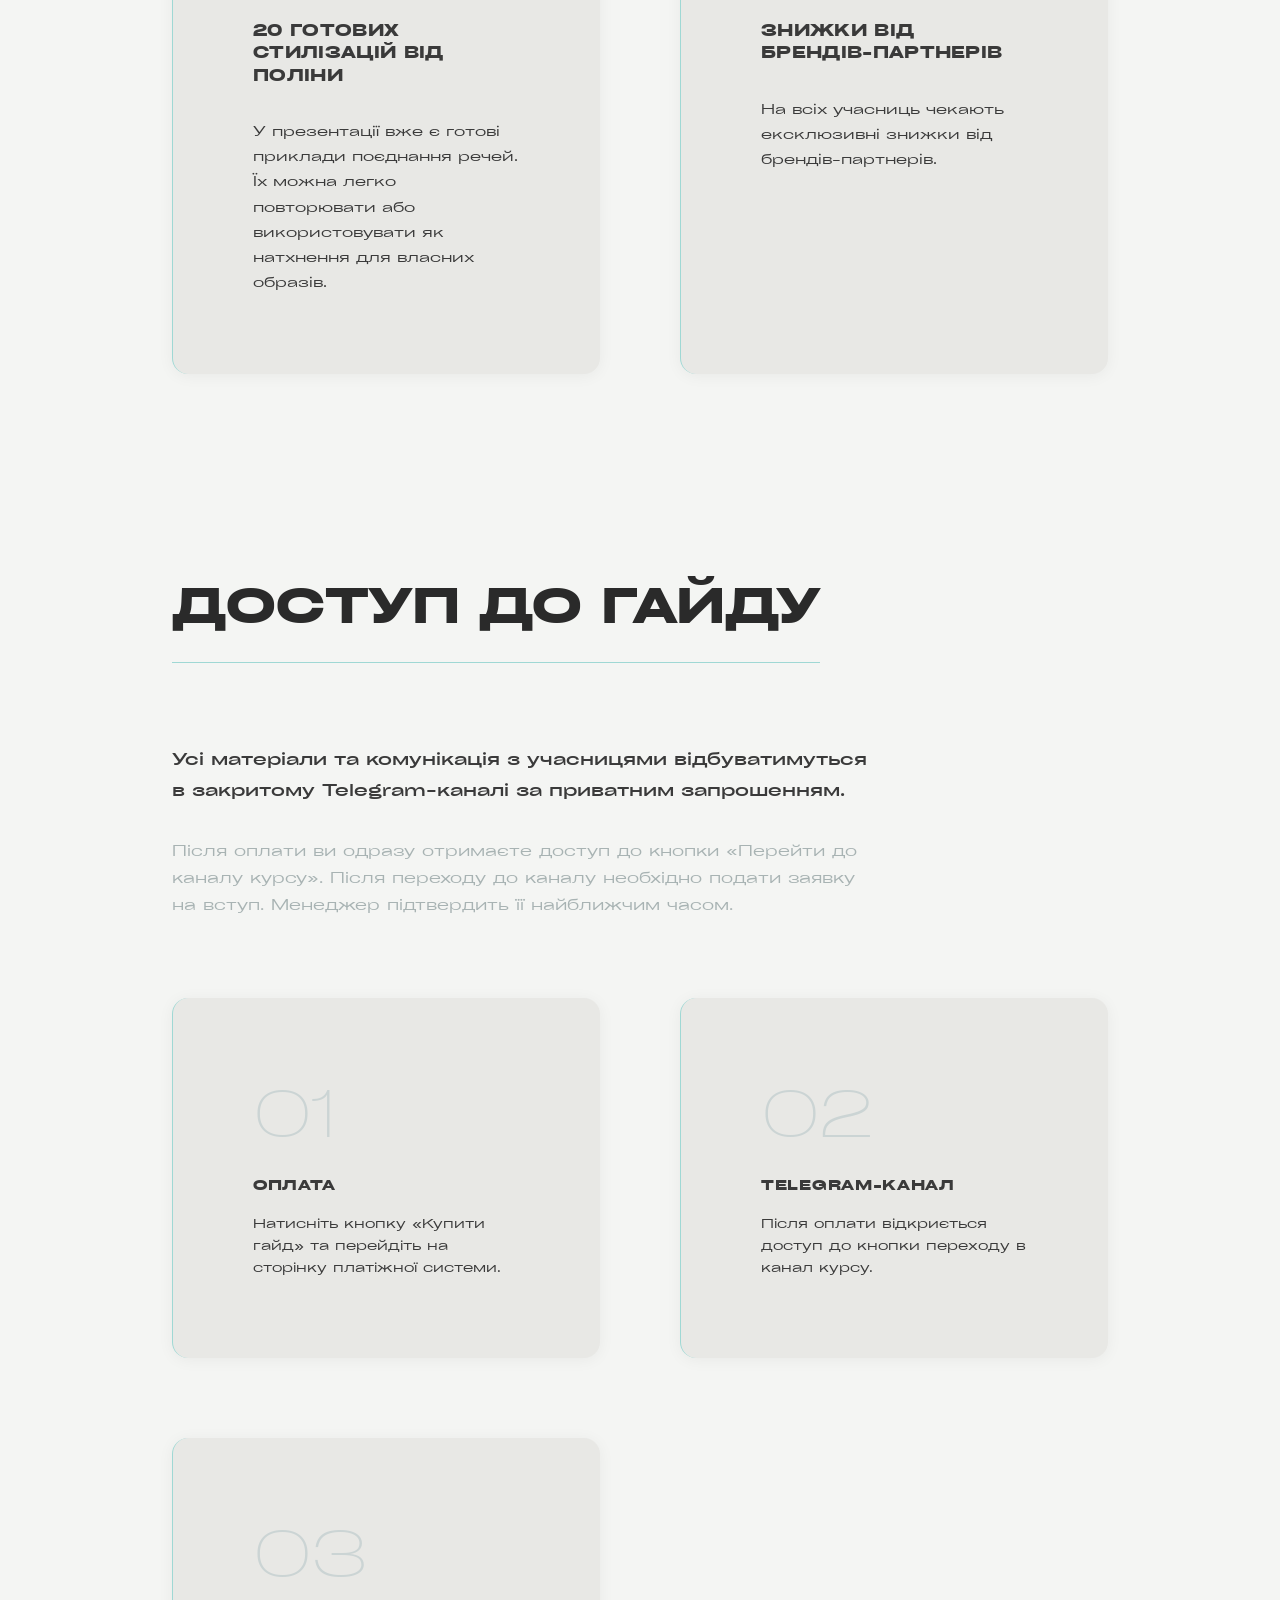
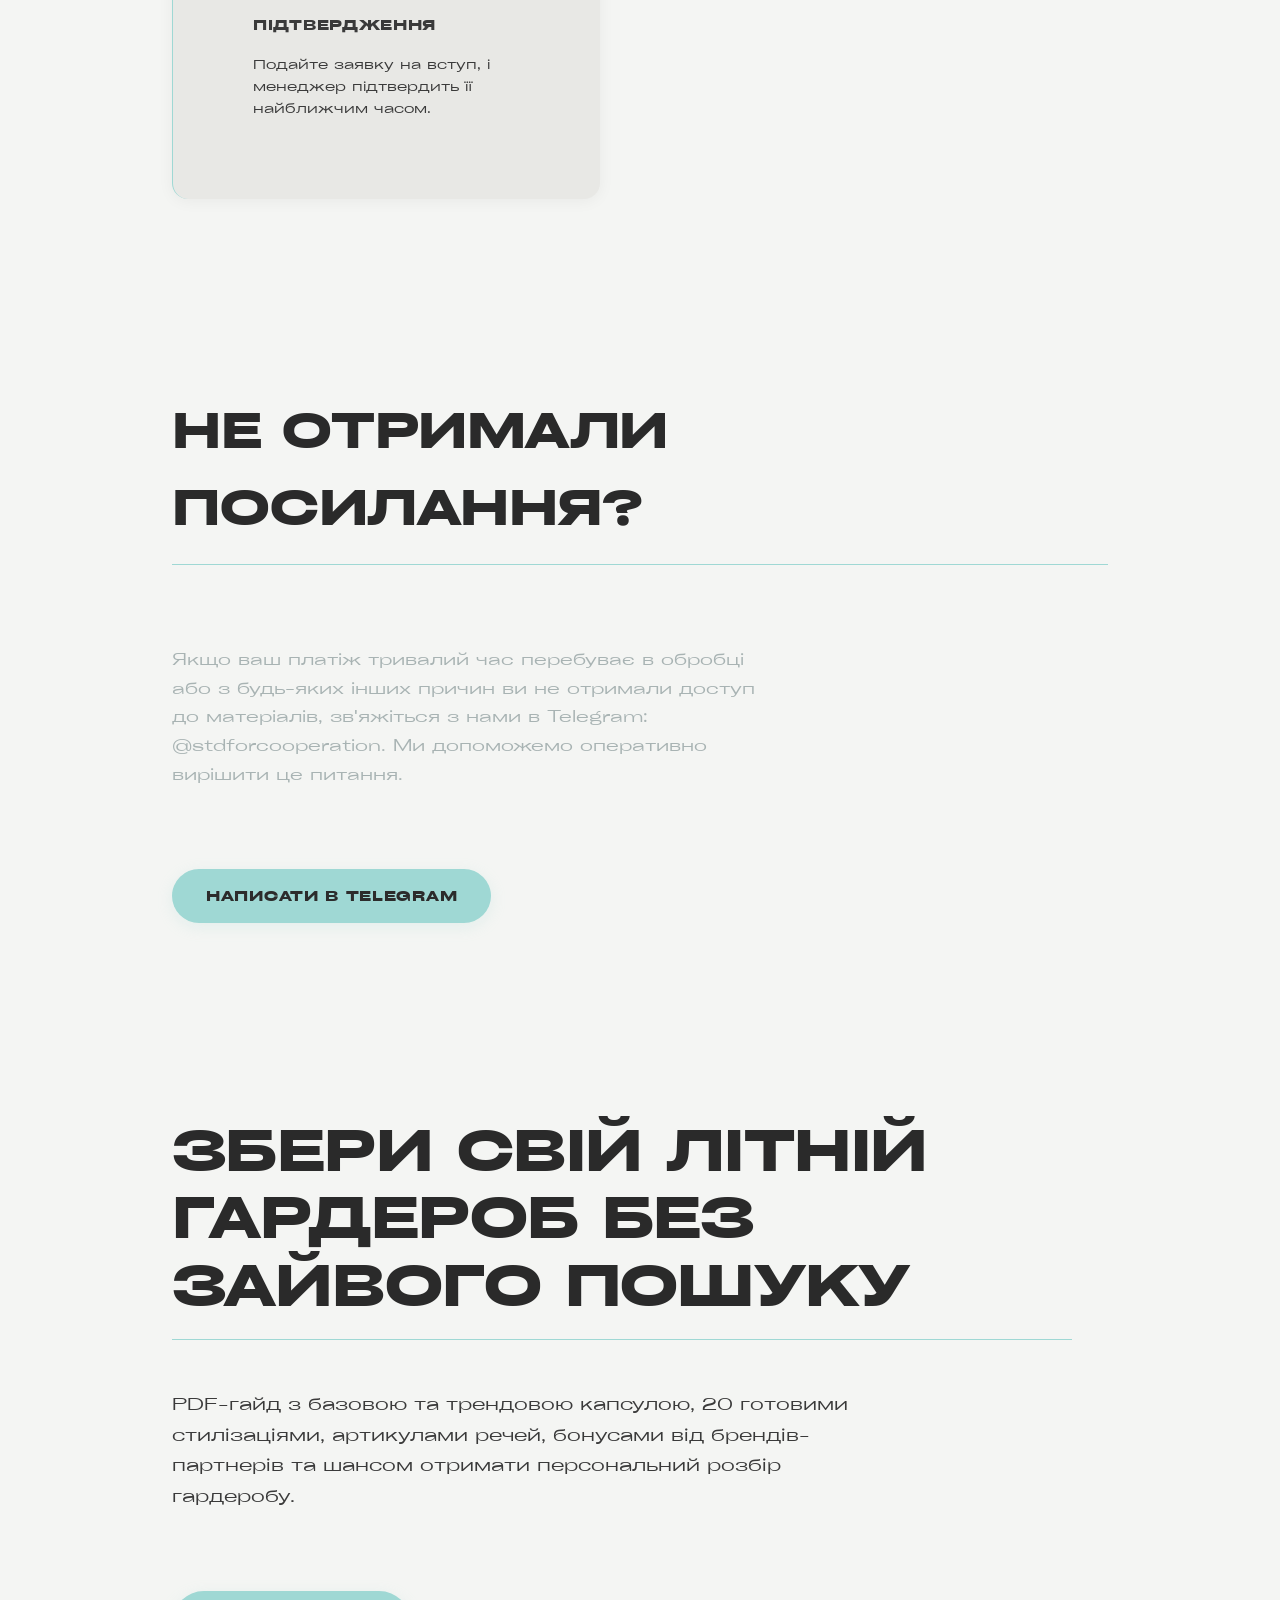
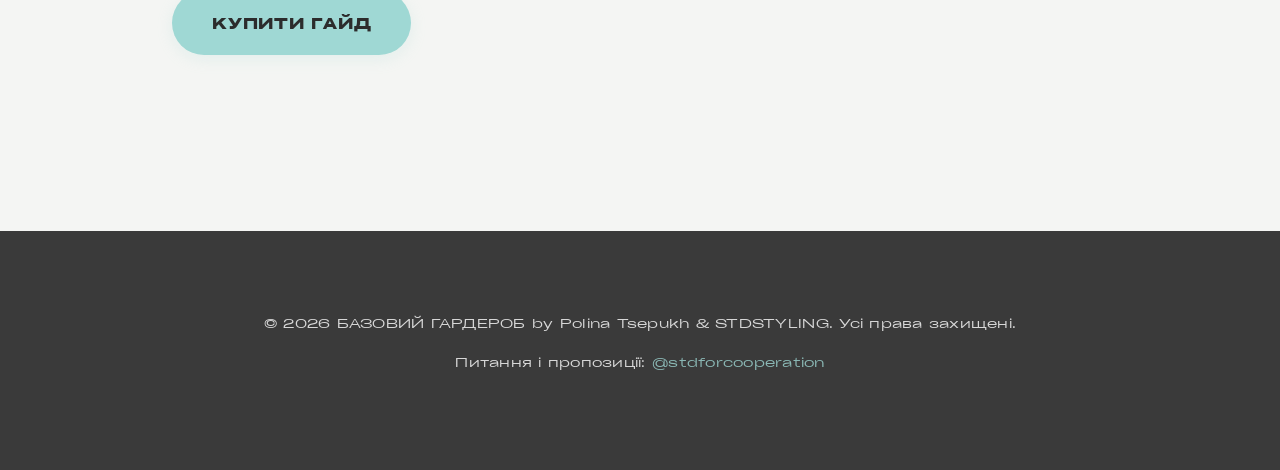
==== commit ac463783: "Add real WayForPay payment link to all buy buttons Co-Authored-By: Claude Sonnet 4.6 <noreply@anthro" ====
--- a/index.html
+++ b/index.html
@@ -35,7 +35,7 @@
         <a href="#inside">ЩО ВСЕРЕДИНІ</a>
         <a href="#bonuses">БОНУСИ</a>
         <a href="#access">ДОСТУП</a>
-        <a href="https://payment-link-here.com" class="cta-btn cta-btn-primary">КУПИТИ ГАЙД</a>
+        <a href="https://secure.wayforpay.com/button/b0f0df9df2ee4" class="cta-btn cta-btn-primary">КУПИТИ ГАЙД</a>
     </nav>
 
     <!-- Main Content -->
@@ -51,7 +51,7 @@
                     <div class="hero-pdf-badge">ЗРУЧНИЙ<br>PDF-ФАЙЛ</div>
                 </div>
                 <div class="hero-cta">
-                    <a href="https://payment-link-here.com" class="cta-btn cta-btn-primary">КУПИТИ ГАЙД</a>
+                    <a href="https://secure.wayforpay.com/button/b0f0df9df2ee4" class="cta-btn cta-btn-primary">КУПИТИ ГАЙД</a>
                     <p class="hero-footer">Доступ відкривається після оплати через закритий Telegram-канал</p>
                 </div>
             </div>
@@ -226,7 +226,7 @@
             <div class="container">
                 <h2 class="final-title">ЗБЕРИ СВІЙ ЛІТНІЙ ГАРДЕРОБ БЕЗ ЗАЙВОГО ПОШУКУ</h2>
                 <p class="final-subtitle">PDF-гайд з базовою та трендовою капсулою, 20 готовими стилізаціями, артикулами речей, бонусами від брендів-партнерів та шансом отримати персональний розбір гардеробу.</p>
-                <a href="https://payment-link-here.com" class="cta-btn cta-btn-primary cta-btn-large">КУПИТИ ГАЙД</a>
+                <a href="https://secure.wayforpay.com/button/b0f0df9df2ee4" class="cta-btn cta-btn-primary cta-btn-large">КУПИТИ ГАЙД</a>
             </div>
         </section>
     </main>
--- a/styles.css
+++ b/styles.css
@@ -710,13 +710,13 @@
 /* Guide page thumbnails inside card — front-left ascending staircase */
 .card-pages {
     position: relative;
-    height: 150px;
+    height: 208px;
     margin-top: var(--space-md);
 }
 
 .card-page-img {
-    width: 80px;
-    height: 100px;
+    width: 110px;
+    height: 138px;
     object-fit: cover;
     border-radius: 6px;
     box-shadow: 0 4px 14px rgba(0,0,0,0.18);
@@ -724,22 +724,22 @@
 }
 
 .card-page-img:nth-child(1) {
-    right: 96px;
+    right: 132px;
     bottom: 0;
     transform: rotate(-2deg);
     z-index: 3;
 }
 
 .card-page-img:nth-child(2) {
-    right: 50px;
-    bottom: 22px;
+    right: 68px;
+    bottom: 30px;
     transform: rotate(1deg);
     z-index: 2;
 }
 
 .card-page-img:nth-child(3) {
     right: 4px;
-    bottom: 44px;
+    bottom: 61px;
     transform: rotate(4deg);
     z-index: 1;
 }
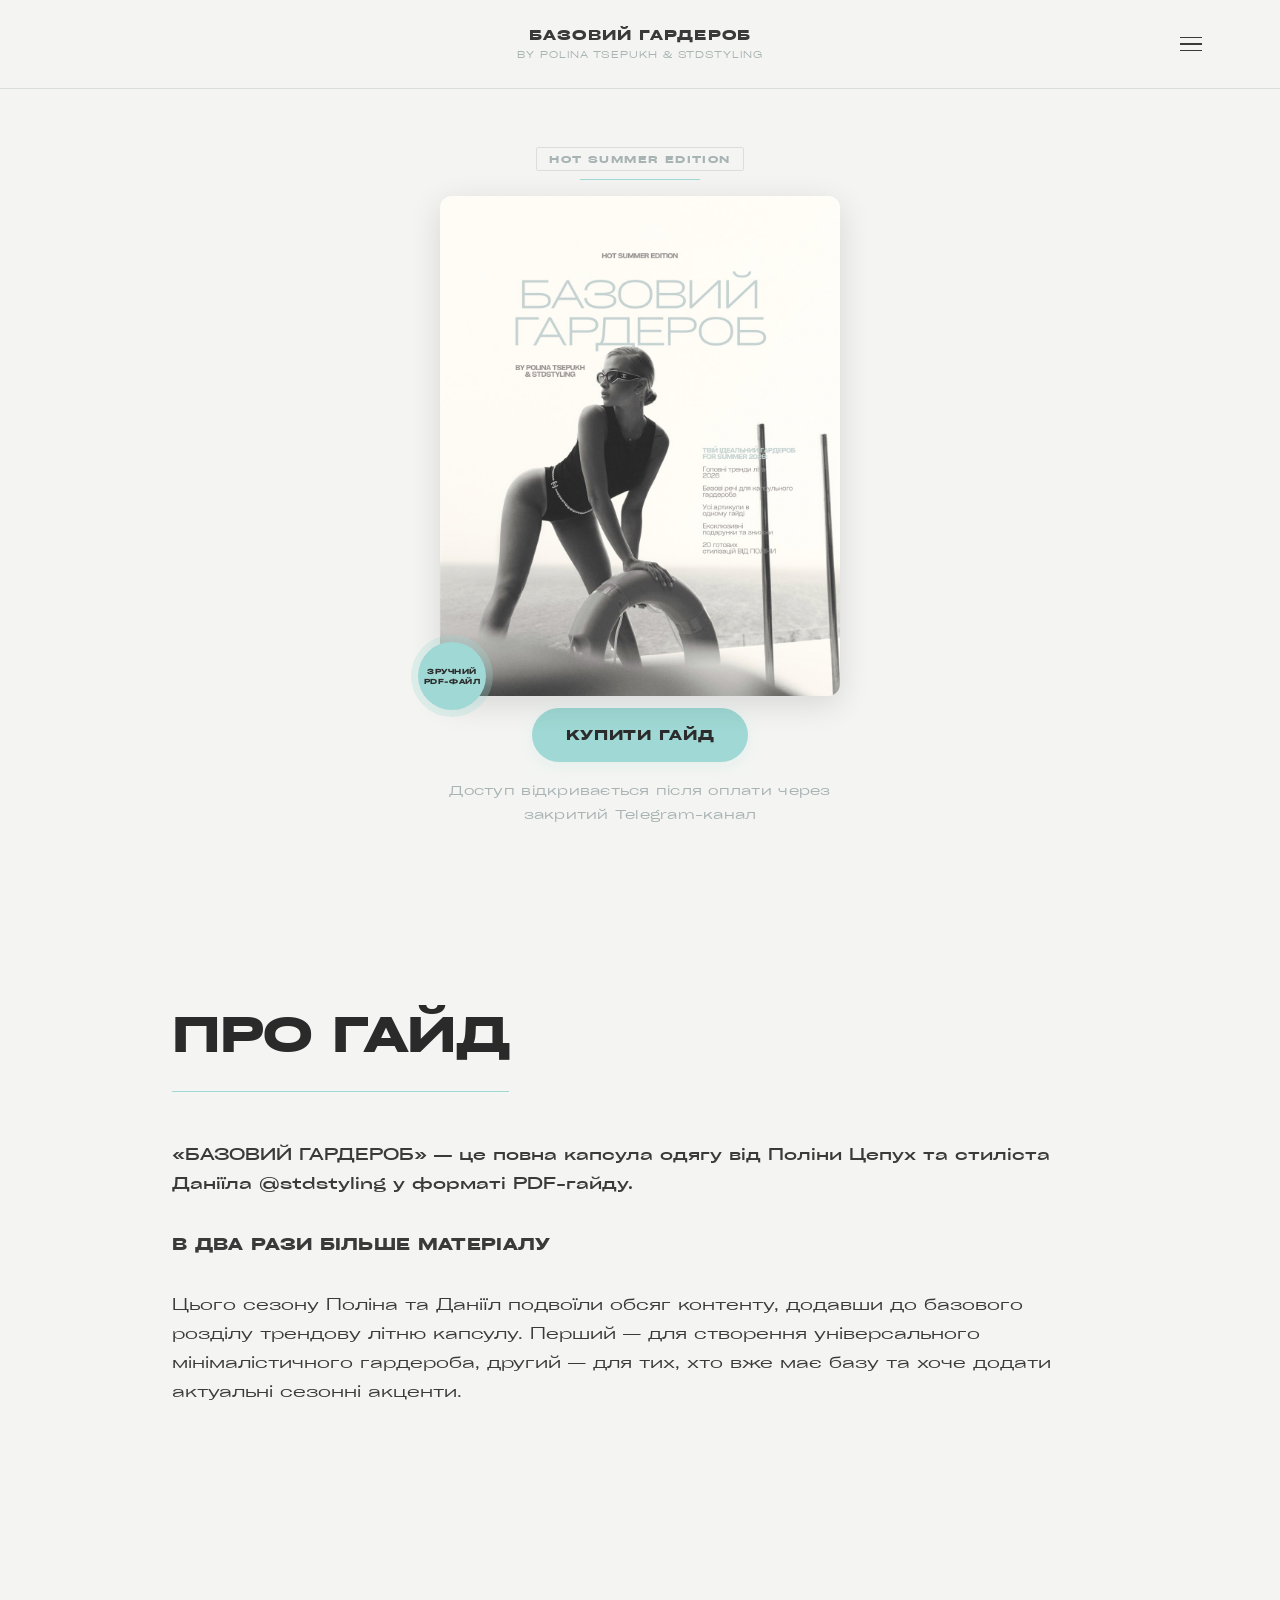
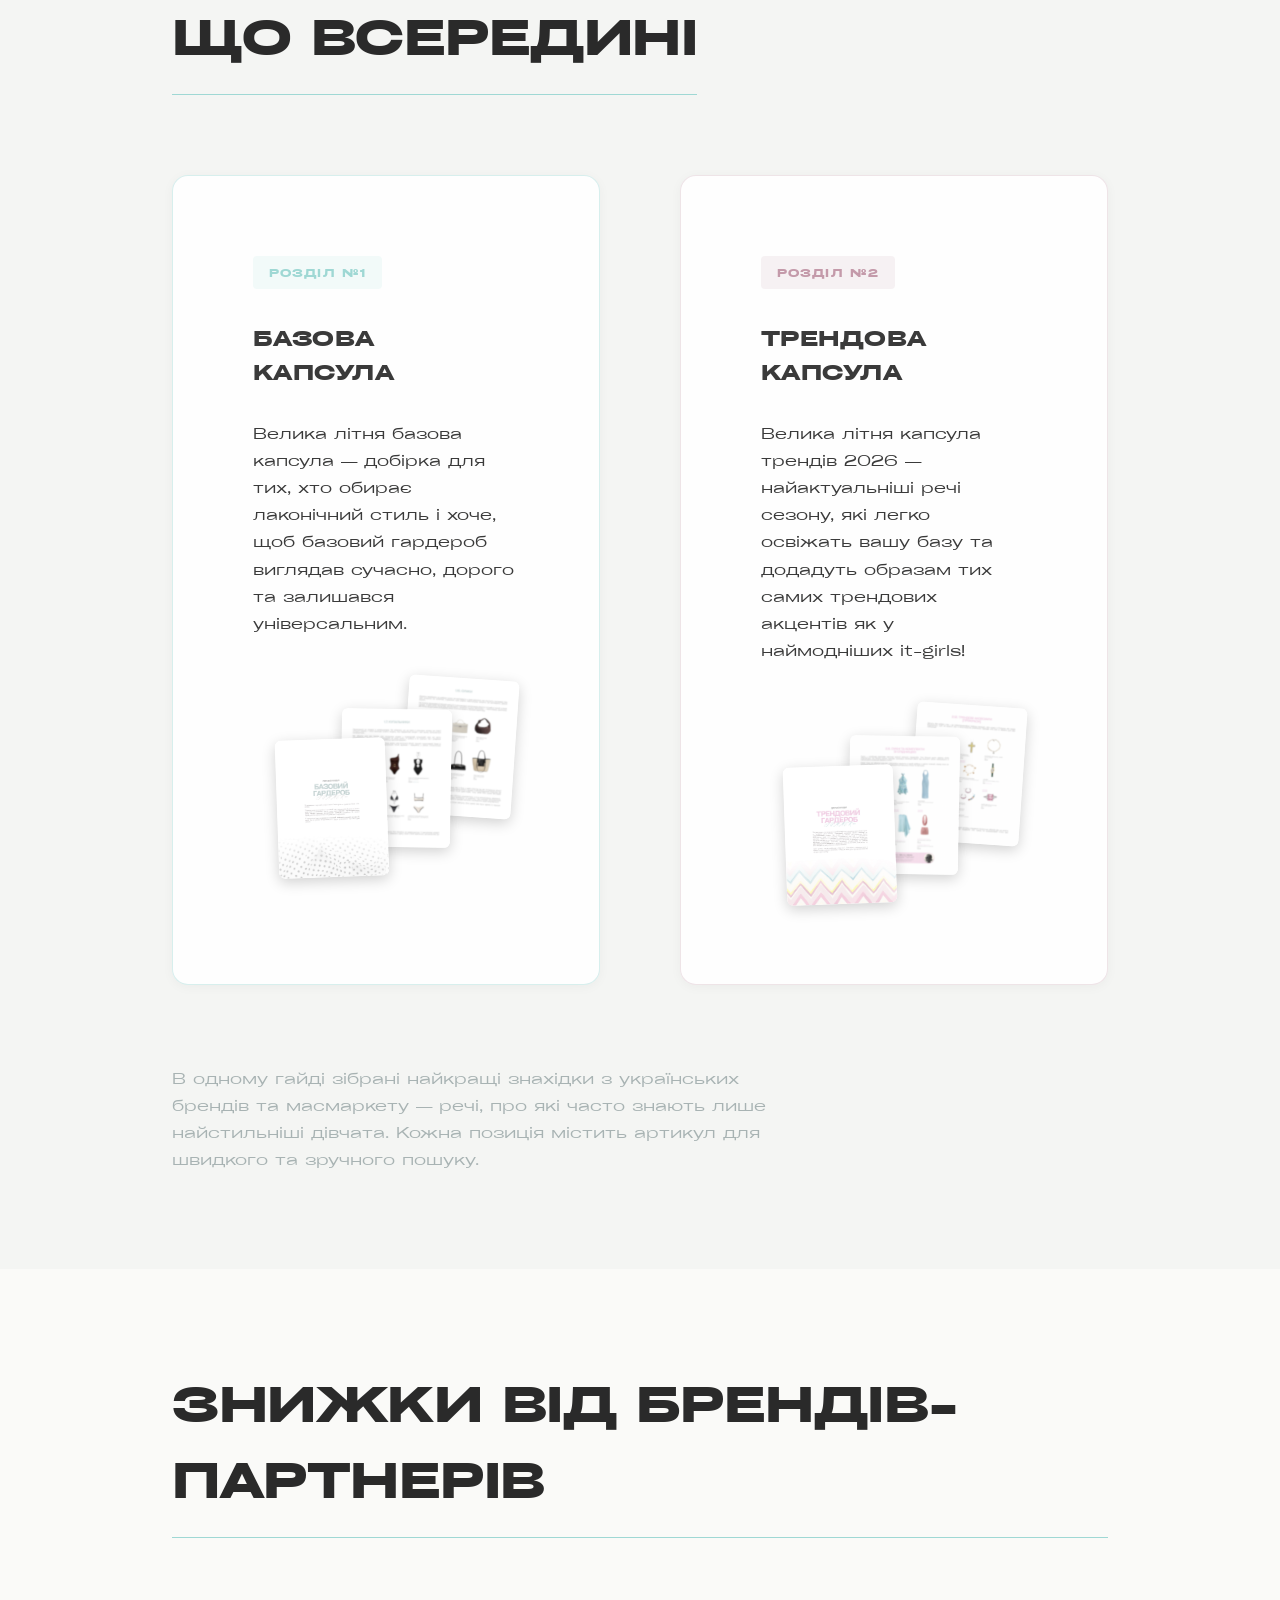
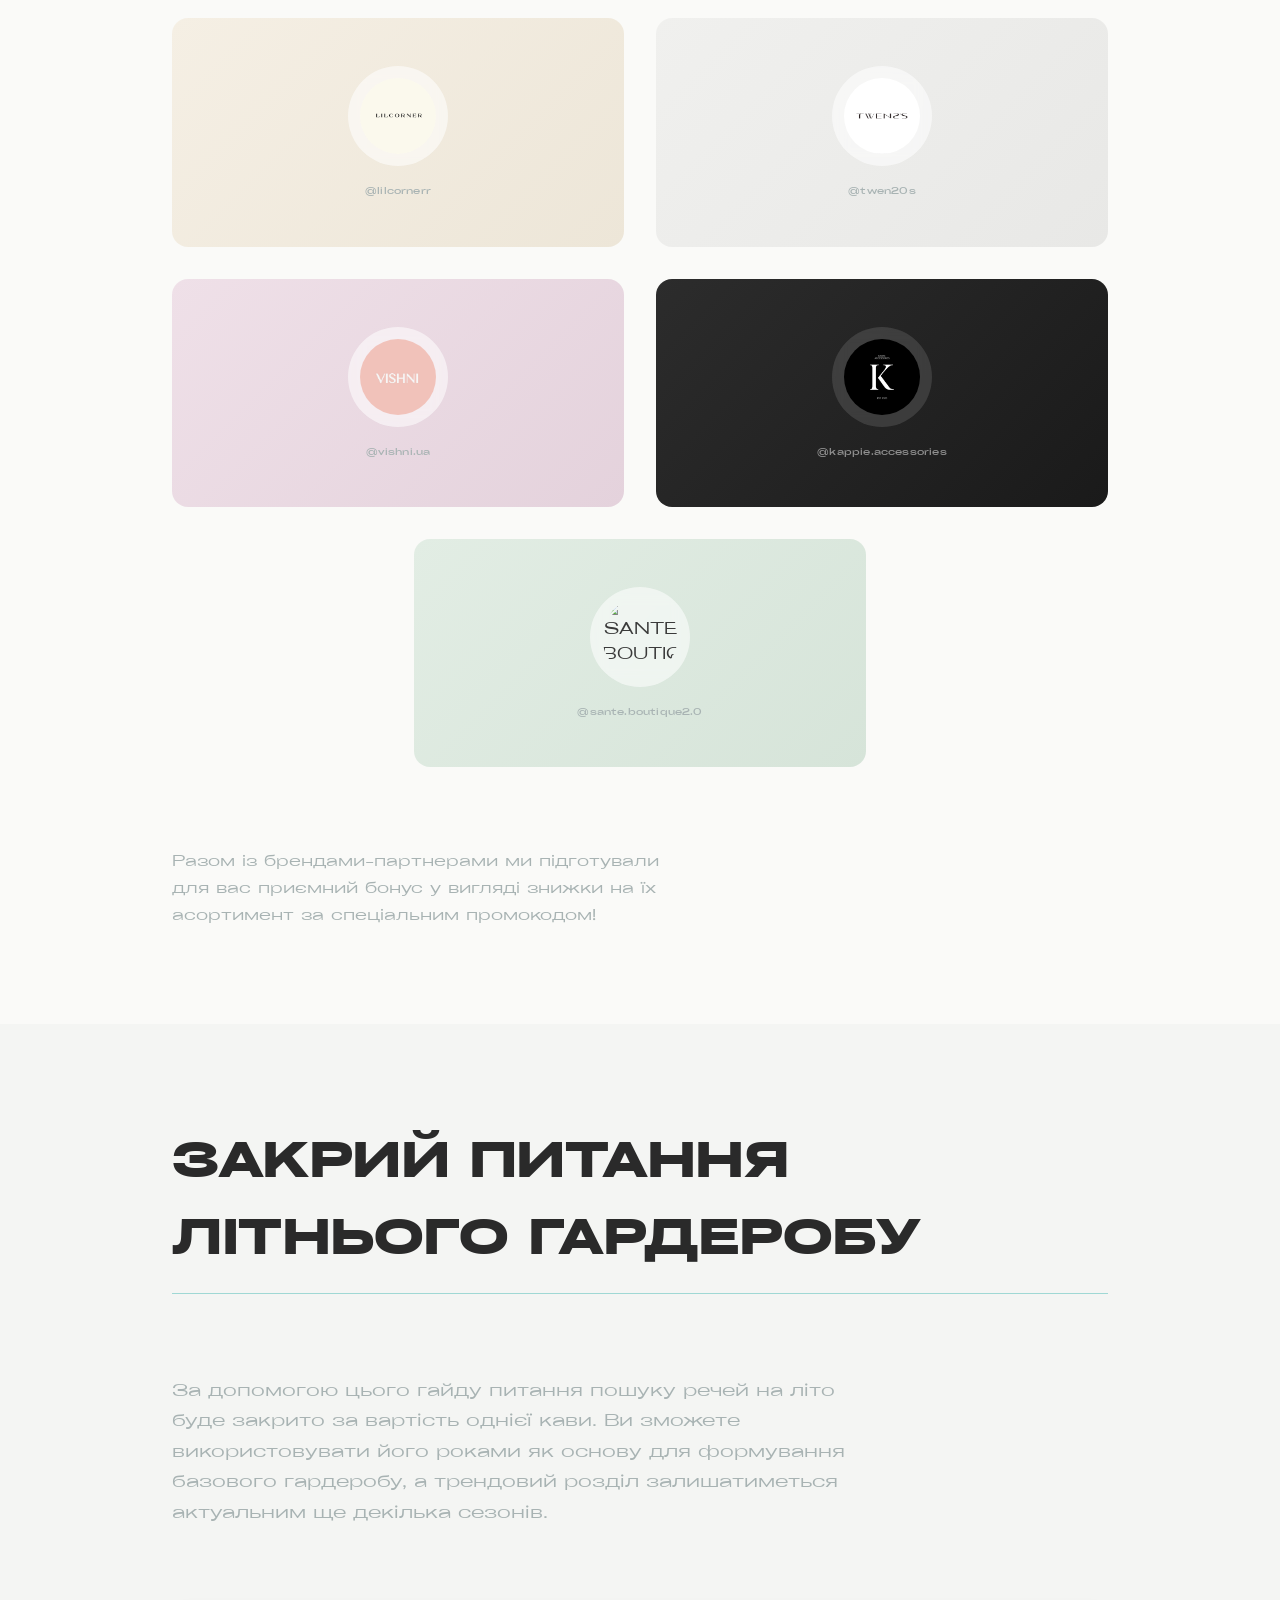
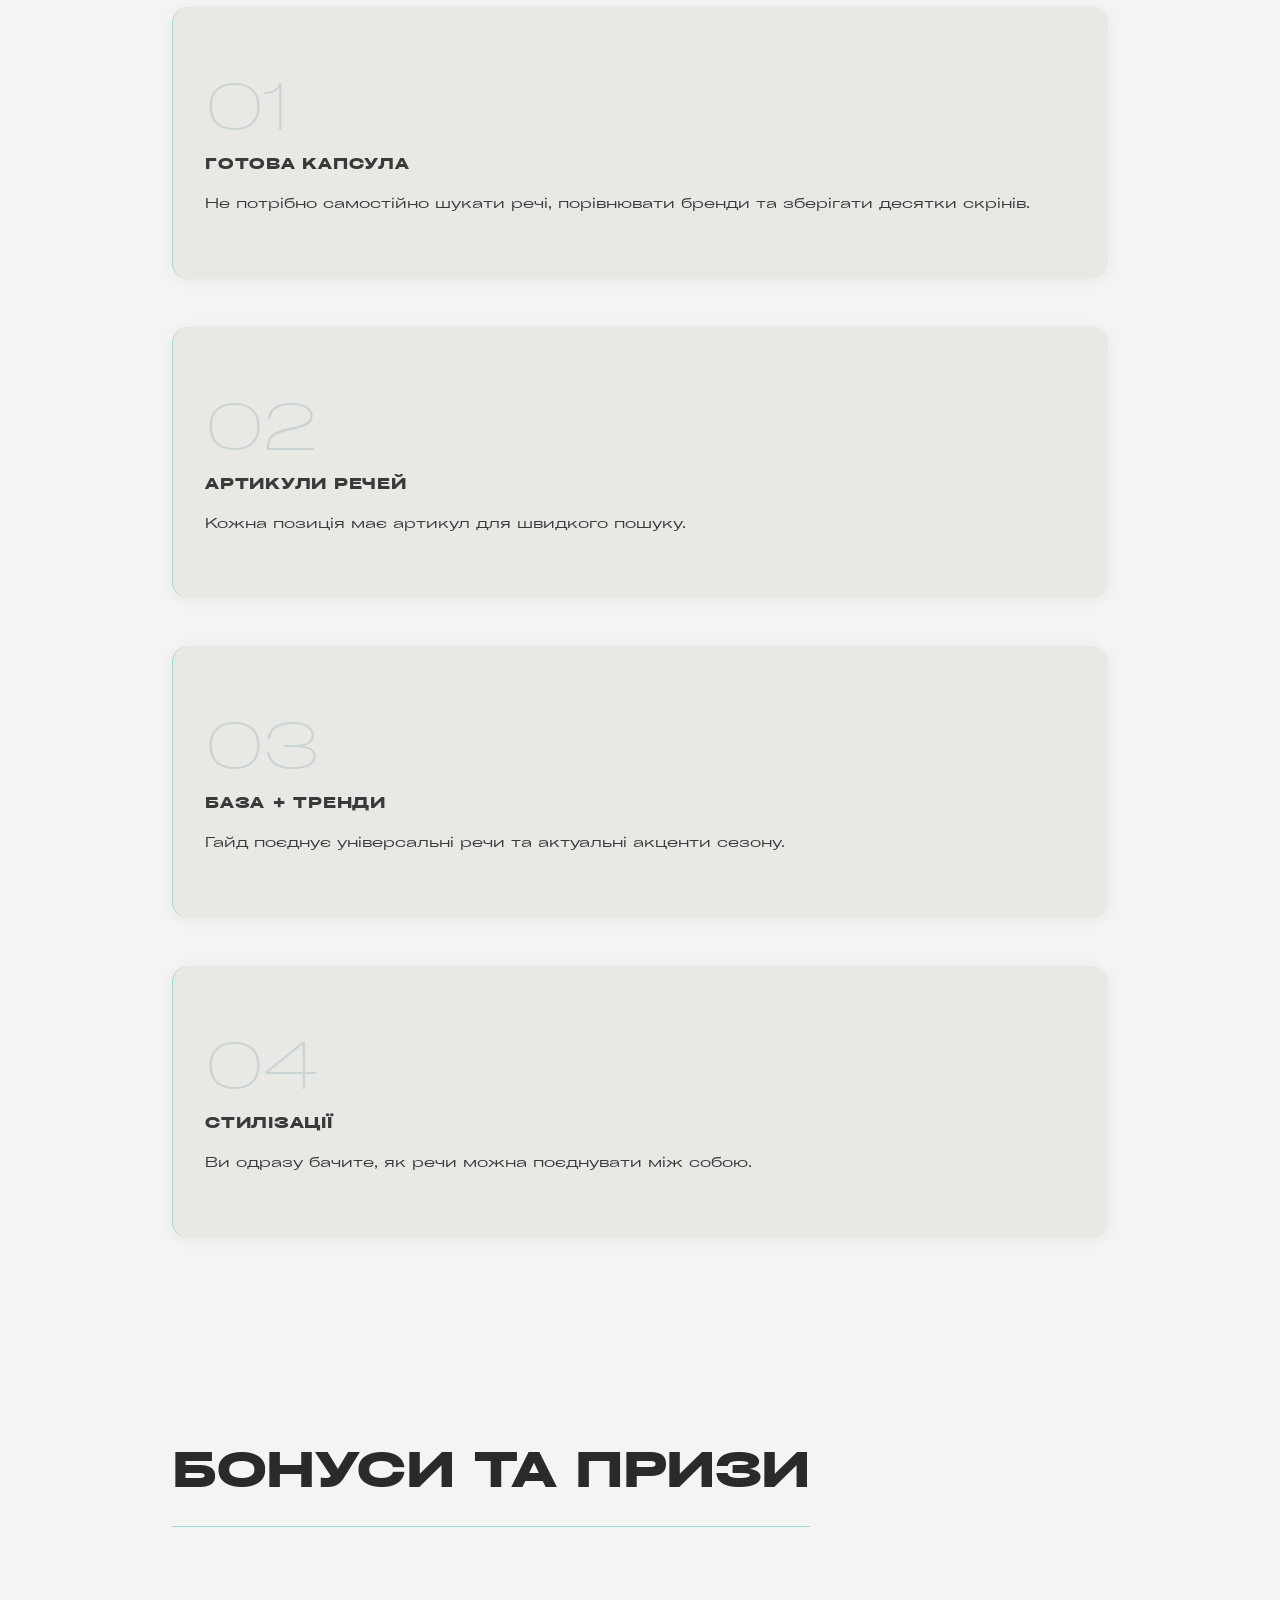
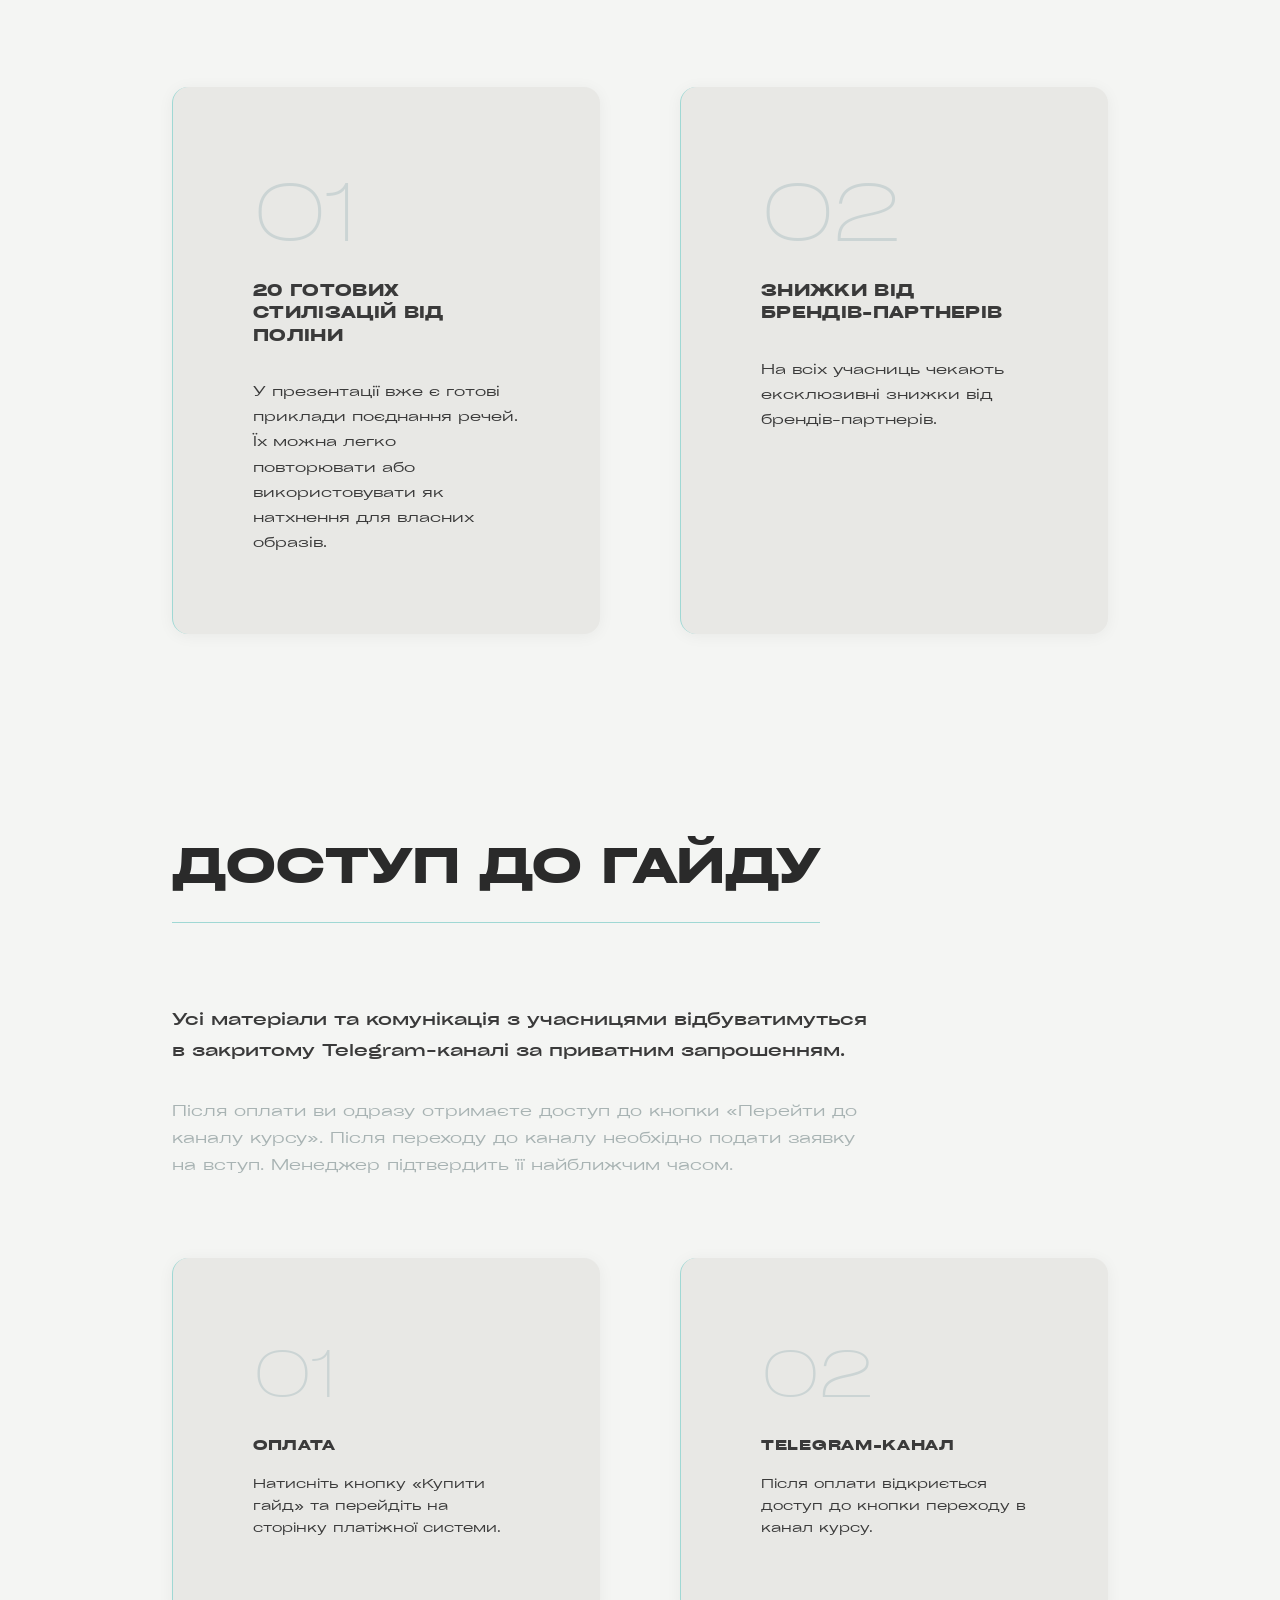
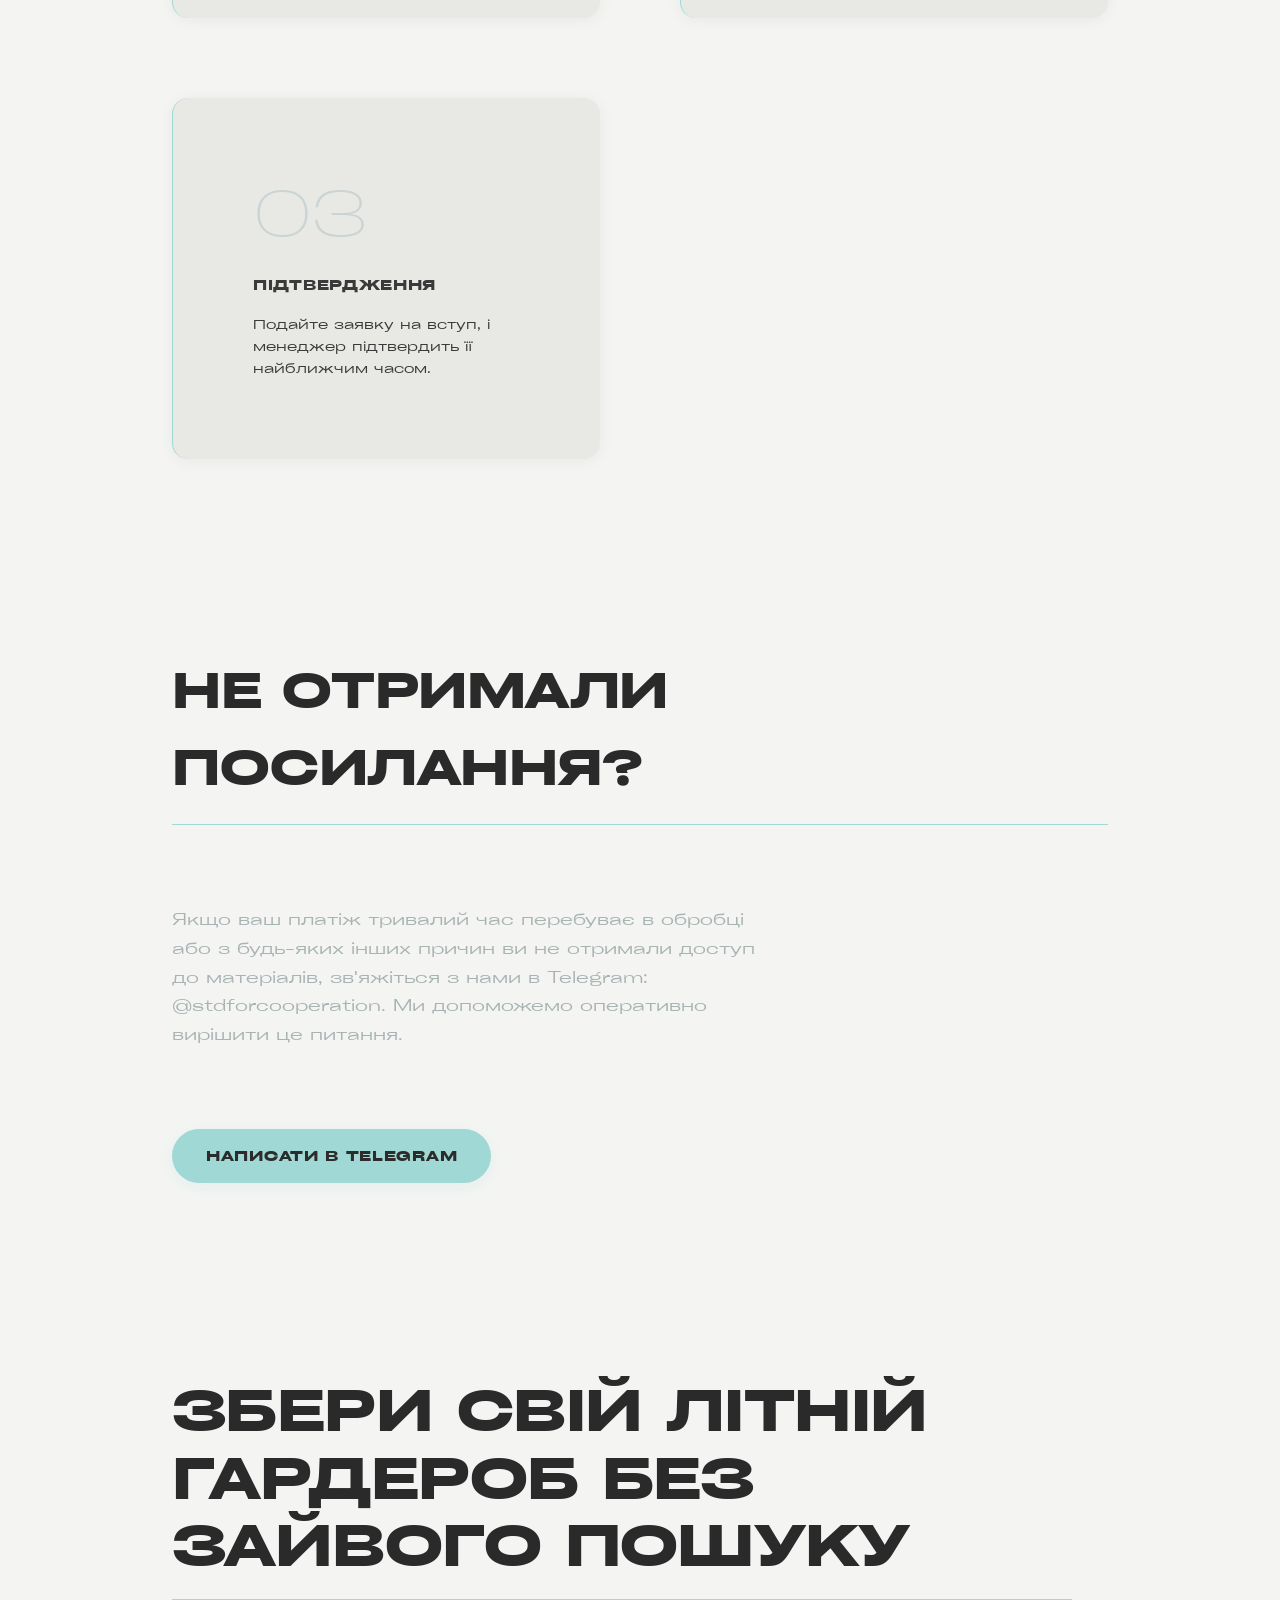
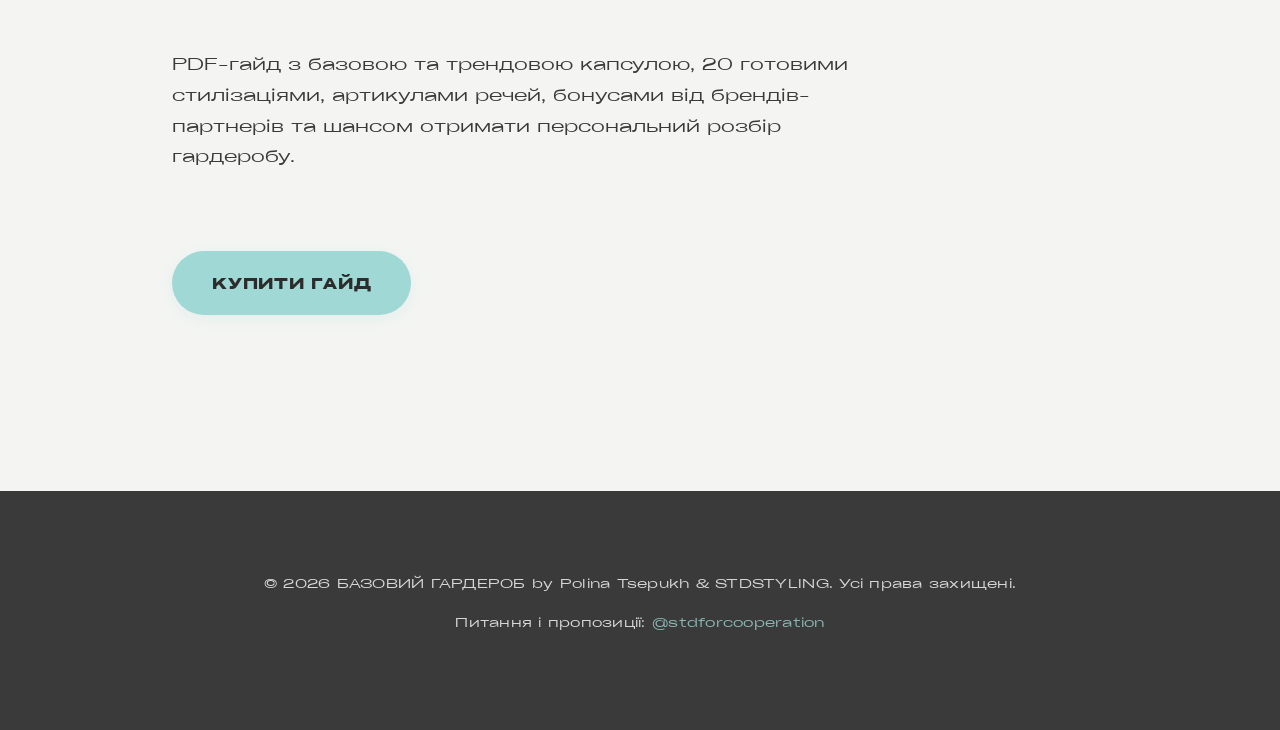
==== commit c83cf6a0: "Add 5th partner card (Sante Boutique), centered below grid Co-Authored-By: Claude Sonnet 4.6 <norepl" ====
--- a/index.html
+++ b/index.html
@@ -130,6 +130,12 @@
                         </div>
                         <p class="partner-handle">@kappie.accessories</p>
                     </div>
+                    <div class="partner-card partner-card--sage partner-card--last">
+                        <div class="partner-logo-wrap">
+                            <img src="images/logo-santeb.jpg" alt="SANTE BOUTIQUE" class="partner-logo-img">
+                        </div>
+                        <p class="partner-handle">@sante.boutique2.0</p>
+                    </div>
                 </div>
                 <p class="partners-footer">Разом із брендами-партнерами ми підготували для вас приємний бонус у вигляді знижки на їх асортимент за спеціальним промокодом!</p>
             </div>
@@ -217,7 +223,7 @@
             <div class="container">
                 <h2 class="section-title">НЕ ОТРИМАЛИ ПОСИЛАННЯ?</h2>
                 <p class="support-text">Якщо ваш платіж тривалий час перебуває в обробці або з будь-яких інших причин ви не отримали доступ до матеріалів, зв'яжіться з нами в Telegram: @stdforcooperation. Ми допоможемо оперативно вирішити це питання.</p>
-                <a href="https://t.me/stdforcooperation" class="cta-btn cta-btn-primary">НАПИСАТИ В TELEGRAM</a>
+                <a href="https://telegram.me/stdforcooperation" class="cta-btn cta-btn-primary">НАПИСАТИ В TELEGRAM</a>
             </div>
         </section>
 
@@ -235,7 +241,7 @@
     <footer class="footer">
         <div class="footer-content">
             <p>&copy; 2026 БАЗОВИЙ ГАРДЕРОБ by Polina Tsepukh & STDSTYLING. Усі права захищені.</p>
-            <p class="footer-contact">Питання і пропозиції: <a href="https://t.me/stdforcooperation">@stdforcooperation</a></p>
+            <p class="footer-contact">Питання і пропозиції: <a href="https://telegram.me/stdforcooperation">@stdforcooperation</a></p>
         </div>
     </footer>
 
--- a/styles.css
+++ b/styles.css
@@ -901,6 +901,14 @@
 .partner-card--dark {
     background: linear-gradient(135deg, #2C2C2C 0%, #1A1A1A 100%);
 }
+.partner-card--sage {
+    background: linear-gradient(135deg, #E2EDE4 0%, #D6E4D9 100%);
+}
+.partner-card--last {
+    grid-column: 1 / -1;
+    width: calc(50% - var(--space-md) / 2);
+    margin: 0 auto;
+}
 
 .partner-logo-wrap {
     width: 100px;
